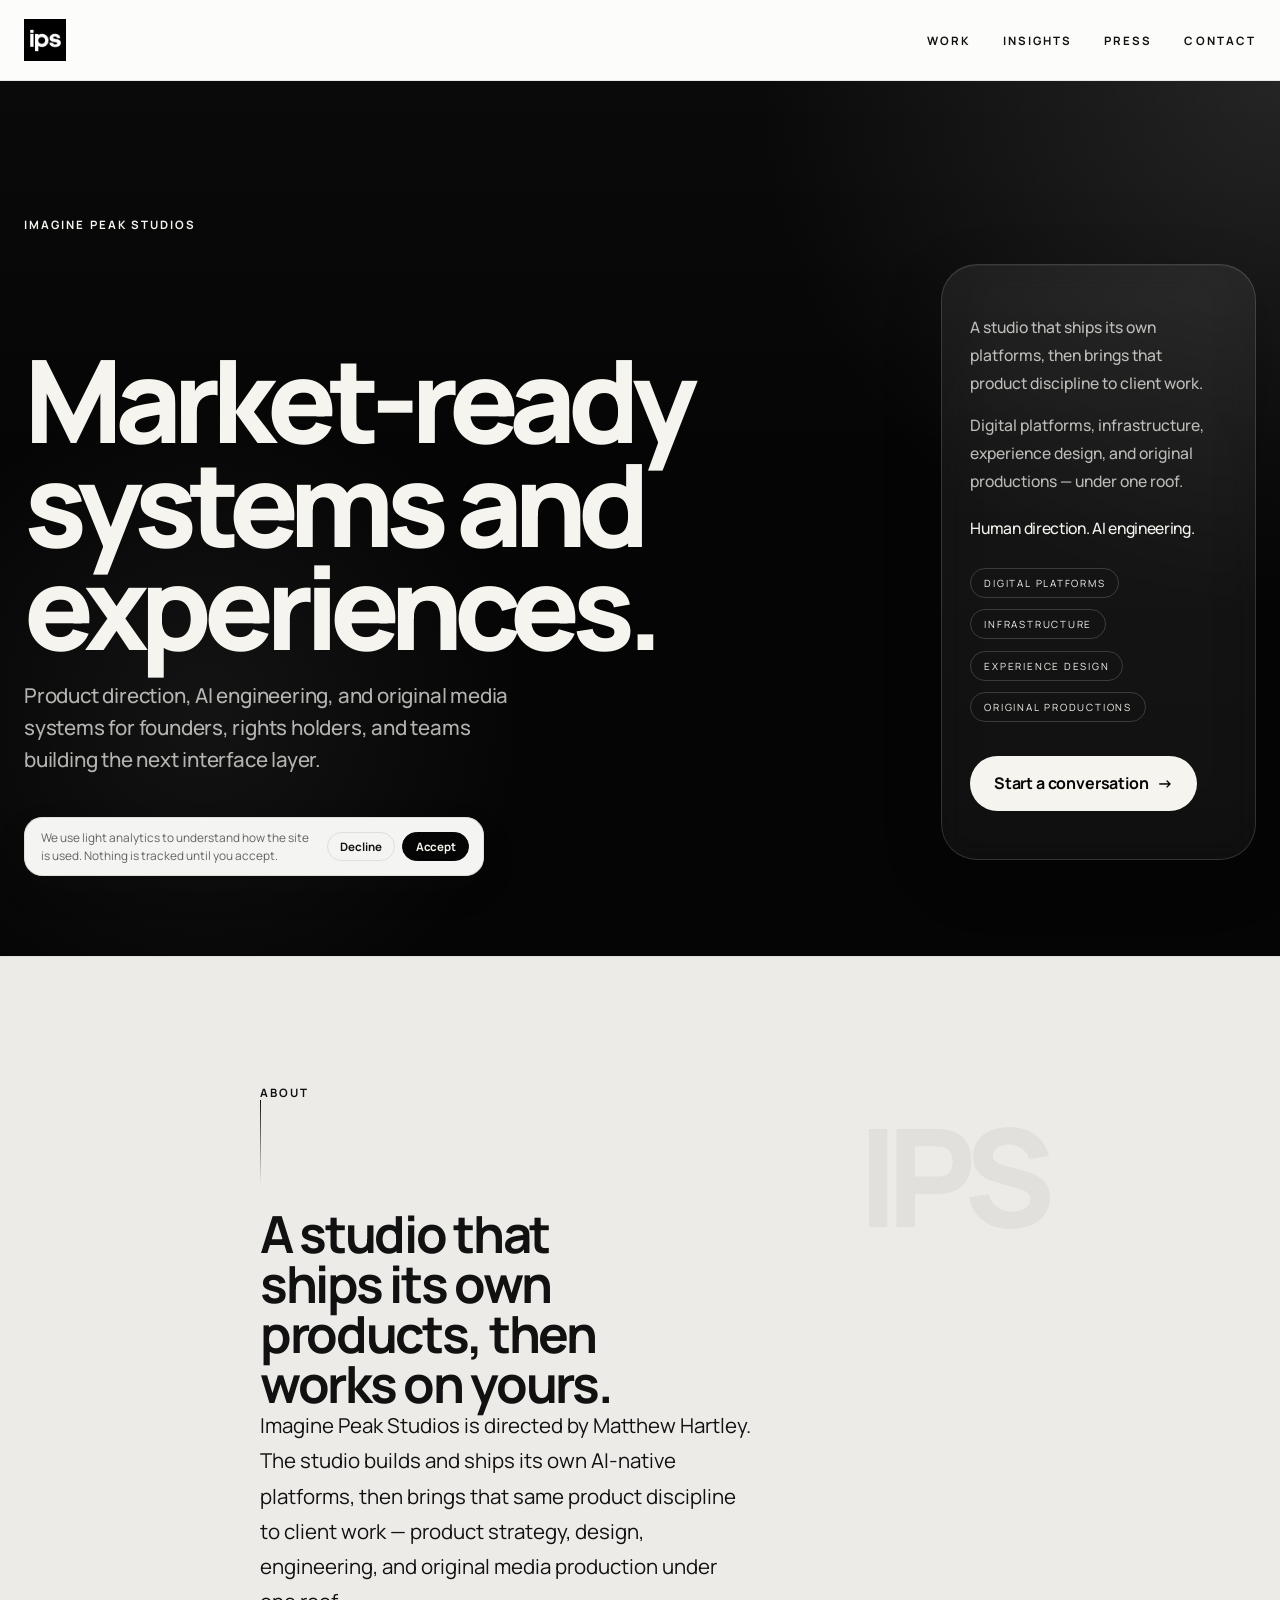
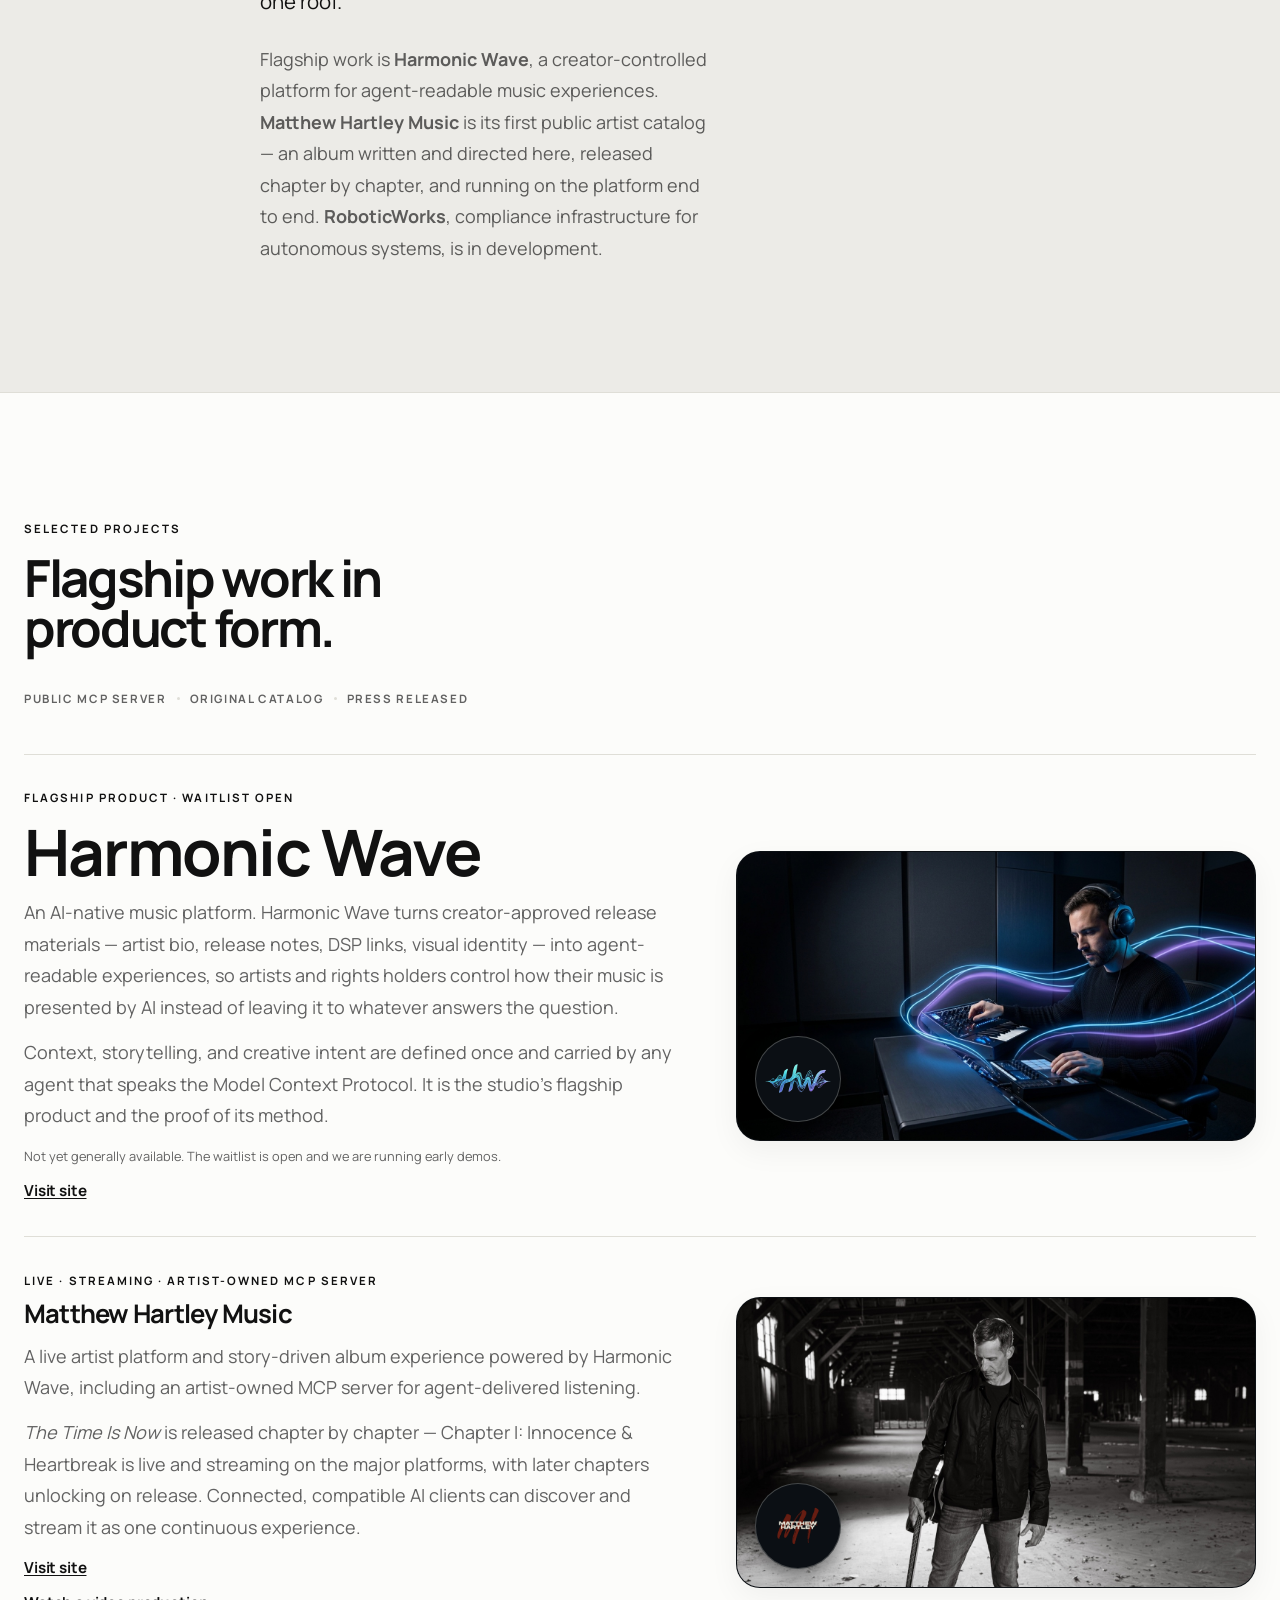
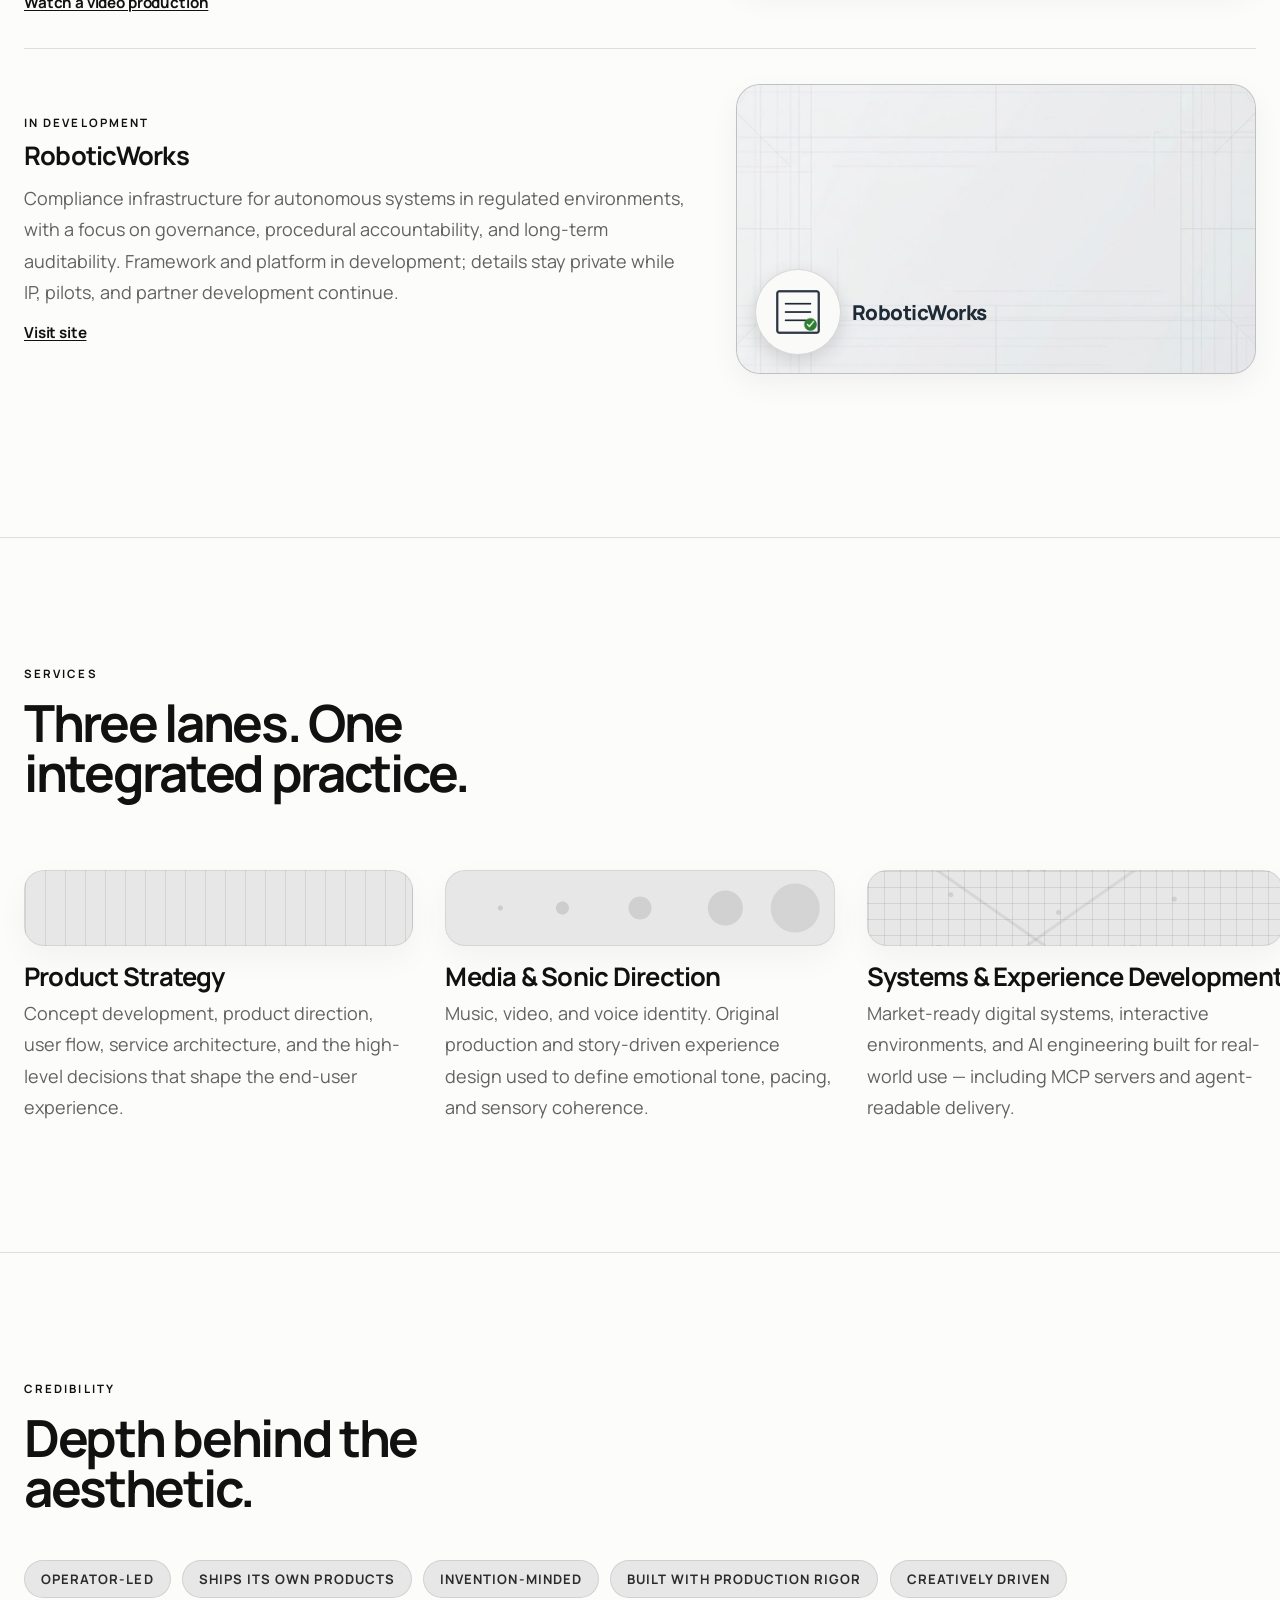
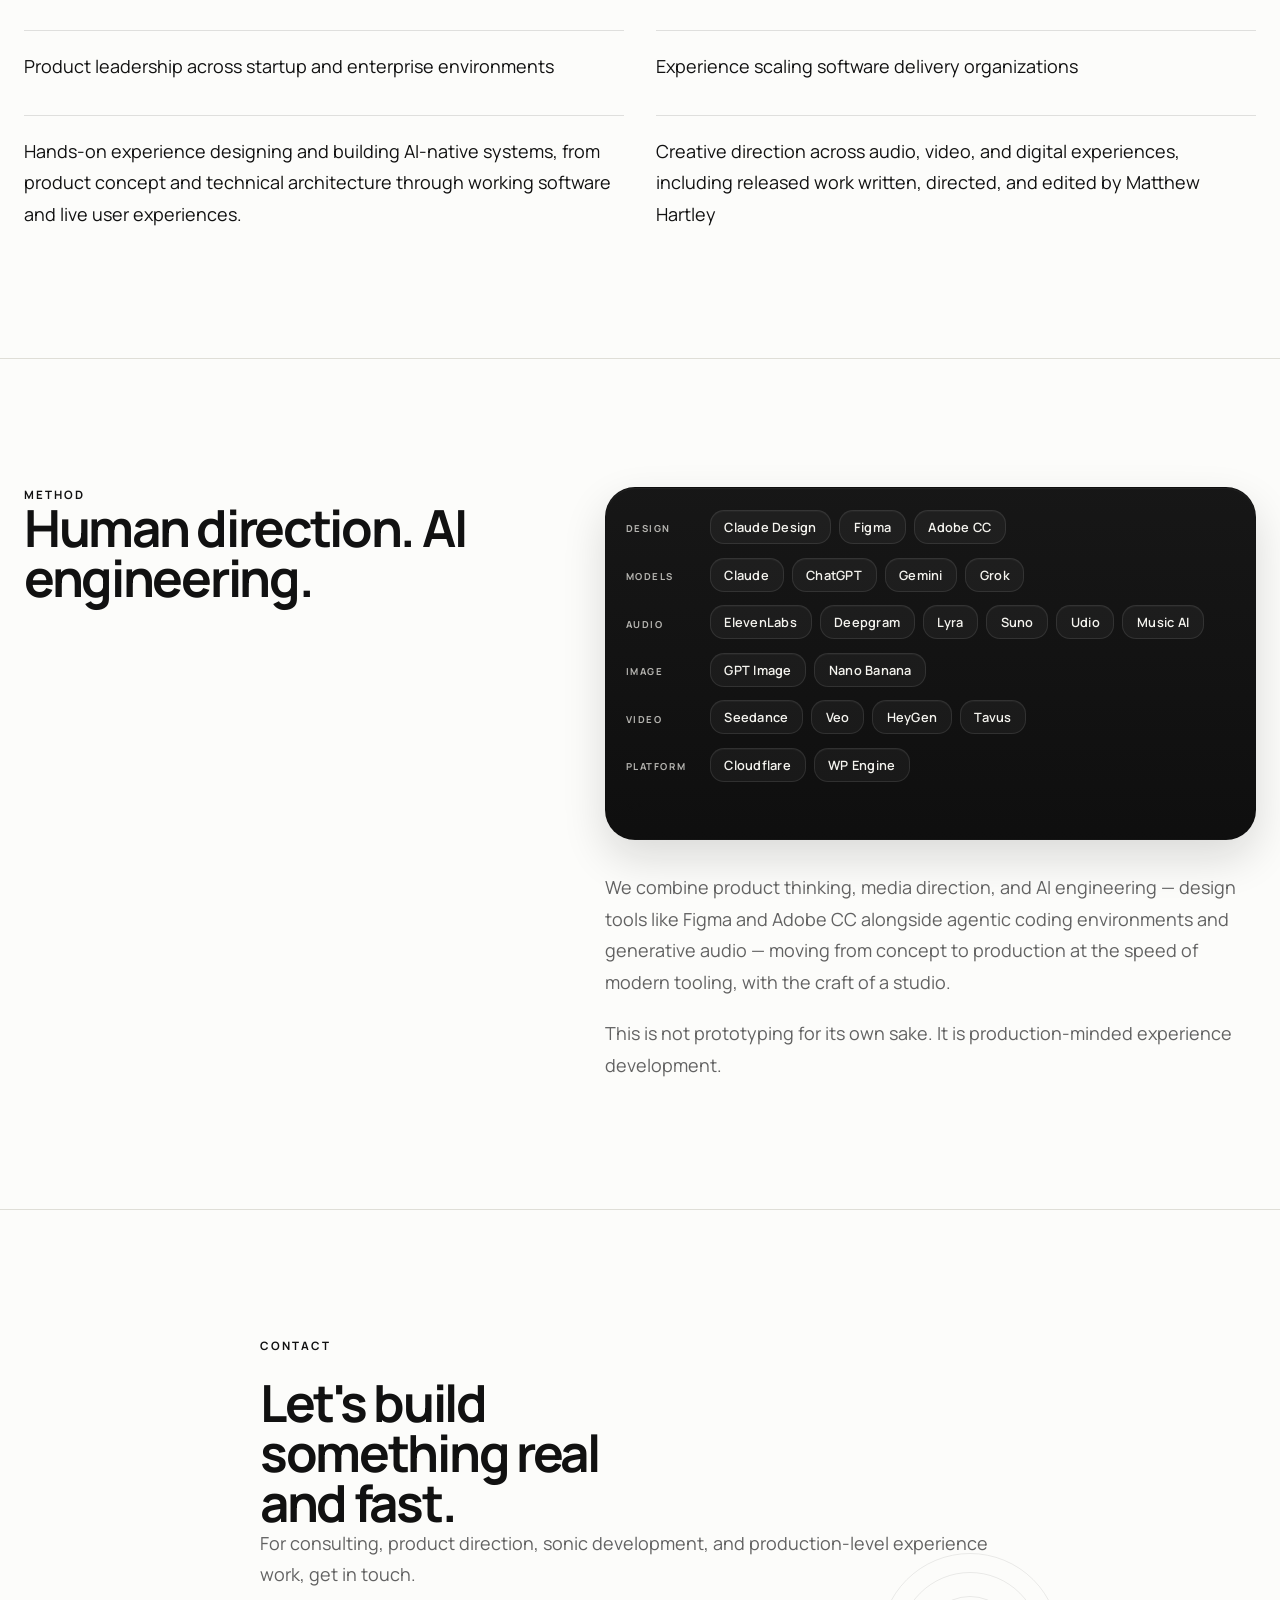
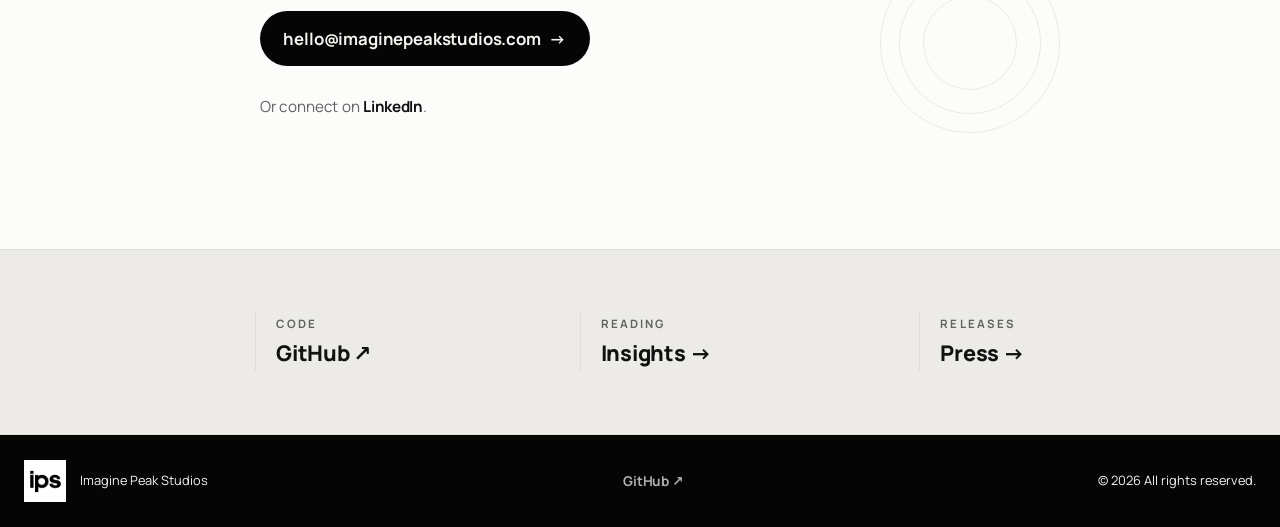
==== index.html @ 87e1379b "Fix invisible Selected Projects, clipped mobile headline, overstated claims Selected Projects never " ====
<!DOCTYPE html>
<html lang="en" class="no-js">
  <head>
    <meta charset="UTF-8" />
    <meta name="viewport" content="width=device-width, initial-scale=1.0" />
    <title>Imagine Peak Studios — Product direction and AI engineering</title>
    <meta
      name="description"
      content="Imagine Peak Studios directs and builds AI-native products for founders and teams — from concept to live system. Product strategy, media and sonic direction, and AI engineering under one roof."
    />
    <meta
      name="keywords"
      content="Imagine Peak Studios, product strategy, AI engineering, experience design, original productions, consulting, Matthew Hartley, Harmonic Wave"
    />
    <meta name="author" content="Imagine Peak Studios" />
    <meta name="robots" content="index, follow" />
    <link rel="canonical" href="https://imaginepeakstudios.com/" />

    <meta property="og:type" content="website" />
    <meta property="og:site_name" content="Imagine Peak Studios" />
    <meta property="og:title" content="Imagine Peak Studios — Product direction and AI engineering" />
    <meta
      property="og:description"
      content="We direct and build AI-native products for founders and teams — from concept to live system."
    />
    <meta property="og:url" content="https://imaginepeakstudios.com/" />
    <meta
      property="og:image"
      content="https://imaginepeakstudios.com/imagine_peak_studios_banner_og.jpg"
    />
    <meta property="og:image:width" content="1200" />
    <meta property="og:image:height" content="630" />

    <meta name="twitter:card" content="summary_large_image" />
    <meta name="twitter:title" content="Imagine Peak Studios — Product direction and AI engineering" />
    <meta
      name="twitter:description"
      content="We direct and build AI-native products for founders and teams — from concept to live system."
    />
    <meta
      name="twitter:image"
      content="https://imaginepeakstudios.com/imagine_peak_studios_banner_og.jpg"
    />
    <meta name="theme-color" content="#050505" />

    <!-- Google tag (gtag.js) with Consent Mode v2 -->
    <script>
      window.dataLayer = window.dataLayer || [];
      function gtag(){dataLayer.push(arguments);}

      var ipsConsent = null;
      try { ipsConsent = localStorage.getItem('ips-consent'); } catch (e) {}

      gtag('consent', 'default', {
        ad_storage: ipsConsent === 'granted' ? 'granted' : 'denied',
        ad_user_data: ipsConsent === 'granted' ? 'granted' : 'denied',
        ad_personalization: ipsConsent === 'granted' ? 'granted' : 'denied',
        analytics_storage: ipsConsent === 'granted' ? 'granted' : 'denied',
        functionality_storage: 'granted',
        personalization_storage: ipsConsent === 'granted' ? 'granted' : 'denied',
        security_storage: 'granted'
      });

      gtag('js', new Date());
      gtag('config', 'G-YC7JVM7M4E');
    </script>
    <script async src="https://www.googletagmanager.com/gtag/js?id=G-YC7JVM7M4E"></script>

    <link rel="icon" type="image/png" sizes="32x32" href="favicon-32x32.png" />
    <link rel="icon" type="image/png" sizes="16x16" href="favicon-16x16.png" />
    <link rel="apple-touch-icon" sizes="180x180" href="apple-touch-icon.png" />

    <link rel="preconnect" href="https://fonts.googleapis.com" />
    <link rel="preconnect" href="https://fonts.gstatic.com" crossorigin />
    <link
      href="https://fonts.googleapis.com/css2?family=Manrope:wght@500;700;800&family=Instrument+Serif:ital@1&display=swap"
      rel="stylesheet"
    />
    <link rel="stylesheet" href="styles.css" />

    <script>
      document.documentElement.classList.remove("no-js");
    </script>

    <script type="application/ld+json">
      {
        "@context": "https://schema.org",
        "@type": "Organization",
        "@id": "https://imaginepeakstudios.com/#organization",
        "name": "Imagine Peak Studios",
        "url": "https://imaginepeakstudios.com/",
        "logo": "https://imaginepeakstudios.com/imagine_peak_studios_icon_800x800.png",
        "description": "A consulting practice directing and building AI-native products for founders and teams — from concept to live system.",
        "founder": { "@id": "https://imaginepeakstudios.com/#matthew-hartley" },
        "email": "hello@imaginepeakstudios.com",
        "sameAs": [
          "https://harmonicwave.ai",
          "https://matthewhartleymusic.com",
          "https://github.com/imaginepeakstudios",
          "https://www.linkedin.com/in/matthew-w-hartley/"
        ]
      }
    </script>
    <script type="application/ld+json">
      {
        "@context": "https://schema.org",
        "@type": "WebSite",
        "name": "Imagine Peak Studios",
        "url": "https://imaginepeakstudios.com/"
      }
    </script>
    <script type="application/ld+json">
      {
        "@context": "https://schema.org",
        "@type": "Person",
        "@id": "https://imaginepeakstudios.com/#matthew-hartley",
        "name": "Matthew Hartley",
        "jobTitle": "Founder & Director",
        "worksFor": { "@id": "https://imaginepeakstudios.com/#organization" },
        "url": "https://imaginepeakstudios.com/",
        "sameAs": [
          "https://www.linkedin.com/in/matthew-w-hartley/",
          "https://matthewhartleymusic.com",
          "https://harmonicwave.ai"
        ]
      }
    </script>
    <script type="application/ld+json">
      {
        "@context": "https://schema.org",
        "@type": "ItemList",
        "name": "Selected Projects — Imagine Peak Studios",
        "itemListElement": [
          {
            "@type": "ListItem",
            "position": 1,
            "item": {
              "@type": "Organization",
              "name": "Harmonic Wave",
              "url": "https://harmonicwave.ai",
              "description": "The studio's flagship product. A headless platform that turns a creator's catalog into structured experiences — context, storytelling, and creative intent defined once, then presented that way by any MCP-compatible AI agent.",
              "founder": { "@id": "https://imaginepeakstudios.com/#matthew-hartley" }
            }
          },
          {
            "@type": "ListItem",
            "position": 2,
            "item": {
              "@type": "MusicGroup",
              "name": "Matthew Hartley Music",
              "url": "https://matthewhartleymusic.com",
              "description": "The studio's original production. The Time Is Now is a story-driven album released chapter by chapter, streaming on the major platforms and running on Harmonic Wave as an artist-owned MCP server.",
              "member": { "@id": "https://imaginepeakstudios.com/#matthew-hartley" }
            }
          },
          {
            "@type": "ListItem",
            "position": 3,
            "item": {
              "@type": "Organization",
              "name": "RoboticWorks",
              "url": "https://roboticworks.ai",
              "description": "In development. Compliance infrastructure for autonomous systems in regulated environments, with a focus on governance, procedural accountability, and long-term auditability.",
              "founder": { "@id": "https://imaginepeakstudios.com/#matthew-hartley" }
            }
          }
        ]
      }
    </script>
  </head>
  <body>
    <a class="skip-link" href="#top">Skip to main content</a>

    <header class="site-header">
      <div class="shell header-shell">
        <a class="brand-mark" href="/" aria-label="Imagine Peak Studios home">
          <img
            src="/imagine_peak_studios_icon_800x800.png"
            alt="Imagine Peak Studios"
            width="42"
            height="42"
            decoding="async"
          />
        </a>
        <button
          class="nav-toggle"
          type="button"
          aria-expanded="false"
          aria-controls="site-nav"
          aria-label="Open menu"
        >
          <span class="nav-toggle-bars" aria-hidden="true">
            <span></span>
            <span></span>
            <span></span>
          </span>
        </button>
        <nav id="site-nav" class="site-nav" aria-label="Primary">
          <a href="/#projects">Work</a>
          <a href="/insights/">Insights</a>
          <a href="/press/">Press</a>
          <a href="/#contact">Contact</a>
        </nav>
      </div>
    </header>
    <div class="nav-backdrop" hidden></div>

    <main id="top">
      <section class="hero animate-on-load">
        <div class="shell hero-shell">
          <div class="eyebrow">Imagine Peak Studios</div>
          <div class="hero-grid">
            <div class="hero-headline motion-up motion-1">
              <h1>Market-ready systems and experiences.</h1>
              <p class="hero-subhead">
                Product direction, AI engineering, and original media systems for founders, rights holders, and teams building the next interface layer.
              </p>
            </div>
            <div class="hero-copy motion-up motion-2">
              <p>
                A studio that ships its own platforms, then brings that product discipline to client work.
              </p>
              <p class="hero-intro-detail">
                Digital platforms, infrastructure, experience design, and original productions — under one roof.
              </p>
              <p class="hero-note">
                Human direction. AI engineering.
              </p>
              <div class="hero-signals" aria-hidden="true">
                <span>Digital Platforms</span>
                <span>Infrastructure</span>
                <span>Experience Design</span>
                <span>Original Productions</span>
              </div>
              <a class="primary-cta" href="#contact">Start a conversation <span class="arrow-glyph" aria-hidden="true">→&#xFE0E;</span></a>
            </div>
          </div>
        </div>
      </section>

      <section class="section intro ambient-section reveal-section">
        <div class="shell reading-shell">
          <div class="eyebrow">About</div>
          <div class="intro-rule" aria-hidden="true"></div>
          <div class="intro-watermark" aria-hidden="true">IPS</div>
          <h2>
            A studio that ships its own products, then works on yours.
          </h2>
          <p class="intro-lead">
            Imagine Peak Studios is directed by Matthew Hartley. The studio builds and ships its own AI-native platforms, then brings that same product discipline to client work — product strategy, design, engineering, and original media production under one roof.
          </p>
          <p class="intro-support">
            Flagship work is <strong>Harmonic Wave</strong>, a creator-controlled platform for agent-readable music experiences. <strong>Matthew Hartley Music</strong> is its first public artist catalog — an album written and directed here, released chapter by chapter, and running on the platform end to end. <strong>RoboticWorks</strong>, compliance infrastructure for autonomous systems, is in development.
          </p>
        </div>
      </section>

      <section class="section projects ambient-section reveal-section" id="projects">
        <div class="shell">
          <div class="section-head">
            <div class="eyebrow">Selected Projects</div>
            <h2>Flagship work in product form.</h2>
            <ul class="proof-strip">
              <li>Public MCP server</li>
              <li>Original catalog</li>
              <li>Press released</li>
            </ul>
          </div>
          <div class="project-list">
            <article class="project-feature feature-primary feature-media">
              <div class="project-content">
                <div class="project-meta">Flagship Product &middot; Waitlist Open</div>
                <h3>
                  <a
                    class="project-link"
                    href="https://harmonicwave.ai"
                    target="_blank"
                    rel="noopener noreferrer"
                    >Harmonic Wave</a
                  >
                </h3>
                <p>
                  An AI-native music platform. Harmonic Wave turns creator-approved release materials — artist bio, release notes, DSP links, visual identity — into agent-readable experiences, so artists and rights holders control how their music is presented by AI instead of leaving it to whatever answers the question.
                </p>
                <p>
                  Context, storytelling, and creative intent are defined once and carried by any agent that speaks the Model Context Protocol. It is the studio's flagship product and the proof of its method.
                </p>
                <p class="project-note">
                  Not yet generally available. The waitlist is open and we are running early demos.
                </p>
                <a
                  class="project-visit"
                  href="https://harmonicwave.ai"
                  target="_blank"
                  rel="noopener noreferrer"
                  >Visit site</a
                >
              </div>
              <div class="project-visual project-visual-wide project-screenshot-frame">
                <img
                  class="project-screenshot"
                  src="harmonic-wave-creator.jpg"
                  alt="A music producer at a keyboard in a darkened studio, wrapped in ribbons of light — the Harmonic Wave header image."
                  width="1400"
                  height="781"
                  loading="lazy"
                  decoding="async"
                />
                <span class="project-visual-bug project-visual-bug-mark">
                  <img
                    src="harmonic_wave_logo.png"
                    alt=""
                    width="800"
                    height="375"
                    loading="lazy"
                    decoding="async"
                  />
                </span>
              </div>
            </article>
            <article class="project-feature feature-media">
              <div class="project-content">
                <div class="project-meta">Live &middot; Streaming &middot; Artist-owned MCP Server</div>
                <h3>
                  <a
                    class="project-link"
                    href="https://matthewhartleymusic.com"
                    target="_blank"
                    rel="noopener noreferrer"
                    >Matthew Hartley Music</a
                  >
                </h3>
                <p>
                  A live artist platform and story-driven album experience powered by Harmonic Wave, including an artist-owned MCP server for agent-delivered listening.
                </p>
                <p>
                  <em>The Time Is Now</em> is released chapter by chapter — Chapter I: Innocence &amp; Heartbreak is live and streaming on the major platforms, with later chapters unlocking on release. Connected, compatible AI clients can discover and stream it as one continuous experience.
                </p>
                <a
                  class="project-visit"
                  href="https://matthewhartleymusic.com"
                  target="_blank"
                  rel="noopener noreferrer"
                  >Visit site</a
                >
                <a
                  class="project-visit"
                  href="https://youtu.be/WBoha8kb2BI?si=I9mMfA_Ar834rOj_"
                  target="_blank"
                  rel="noopener noreferrer"
                  >Watch a video production</a
                >
              </div>
              <div class="project-visual project-visual-wide project-screenshot-frame">
                <img
                  class="project-screenshot"
                  src="matthew-hartley-creator.jpg"
                  alt="Matthew Hartley standing with a guitar in an empty warehouse — the header image from matthewhartleymusic.com."
                  width="1400"
                  height="933"
                  loading="lazy"
                  decoding="async"
                />
                <span class="project-visual-bug project-visual-bug-tile">
                  <img
                    src="matthew-hartley-icon.png"
                    alt=""
                    width="256"
                    height="256"
                    loading="lazy"
                    decoding="async"
                  />
                </span>
              </div>
            </article>
            <article class="project-feature feature-media">
              <div class="project-content">
                <div class="project-meta">In Development</div>
                <h3>RoboticWorks</h3>
                <p>
                  Compliance infrastructure for autonomous systems in regulated environments, with a focus on governance, procedural accountability, and long-term auditability. Framework and platform in development; details stay private while IP, pilots, and partner development continue.
                </p>
                <a
                  class="project-visit"
                  href="https://roboticworks.ai"
                  target="_blank"
                  rel="noopener noreferrer"
                  >Visit site</a
                >
              </div>
              <div class="project-visual project-visual-wide project-screenshot-frame project-screenshot-frame-light">
                <img
                  class="project-screenshot"
                  src="roboticworks-header.jpg"
                  alt="The RoboticWorks header texture — a pale technical drawing of intersecting rules and corner marks."
                  width="1400"
                  height="615"
                  loading="lazy"
                  decoding="async"
                />
                <div class="project-visual-lockup">
                  <span class="project-visual-bug project-visual-bug-onlight">
                    <img
                      src="roboticworks-icon.png"
                      alt=""
                      width="256"
                      height="256"
                      loading="lazy"
                      decoding="async"
                    />
                  </span>
                  <span class="project-visual-wordmark">RoboticWorks</span>
                </div>
              </div>
            </article>
          </div>
        </div>
      </section>

      <section class="section services ambient-section reveal-section" id="services">
        <div class="shell">
          <div class="section-head">
            <div class="eyebrow">Services</div>
            <h2>Three lanes. One integrated practice.</h2>
          </div>
          <div class="service-grid">
            <article class="service-item">
              <div class="service-accent service-accent-lines" aria-hidden="true"></div>
              <h3>Product Strategy</h3>
              <p>
                Concept development, product direction, user flow, service architecture, and the high-level decisions that shape the end-user experience.
              </p>
            </article>
            <article class="service-item">
              <div class="service-accent service-accent-wave" aria-hidden="true"></div>
              <h3>Media &amp; Sonic Direction</h3>
              <p>
                Music, video, and voice identity. Original production and story-driven experience design used to define emotional tone, pacing, and sensory coherence.
              </p>
            </article>
            <article class="service-item">
              <div class="service-accent service-accent-grid" aria-hidden="true"></div>
              <h3>Systems &amp; Experience Development</h3>
              <p>
                Market-ready digital systems, interactive environments, and AI engineering built for real-world use — including MCP servers and agent-readable delivery.
              </p>
            </article>
          </div>
        </div>
      </section>

      <section class="section credibility ambient-section reveal-section">
        <div class="shell">
          <div class="section-head">
            <div class="eyebrow">Credibility</div>
            <h2>Depth behind the aesthetic.</h2>
          </div>
          <div class="credibility-note">
            <span>Operator-led</span>
            <span>Ships its own products</span>
            <span>Invention-minded</span>
            <span>Built with production rigor</span>
            <span>Creatively driven</span>
          </div>
          <div class="credibility-grid">
            <p>Product leadership across startup and enterprise environments</p>
            <p>Experience scaling software delivery organizations</p>
            <p>Hands-on experience designing and building AI-native systems, from product concept and technical architecture through working software and live user experiences.</p>
            <p>Creative direction across audio, video, and digital experiences, including released work written, directed, and edited by Matthew Hartley</p>
          </div>
        </div>
      </section>

      <section class="section method ambient-section reveal-section" id="method">
        <div class="shell method-grid">
          <div>
            <div class="eyebrow">Method</div>
            <h2>Human direction. AI engineering.</h2>
          </div>
          <div class="method-copy">
            <div class="method-panel">
              <div class="method-group">
                <p class="method-group-label">Design</p>
                <div class="method-group-items">
                  <span>Claude Design</span>
                  <span>Figma</span>
                  <span>Adobe CC</span>
                </div>
              </div>
              <div class="method-group">
                <p class="method-group-label">Models</p>
                <div class="method-group-items">
                  <span>Claude</span>
                  <span>ChatGPT</span>
                  <span>Gemini</span>
                  <span>Grok</span>
                </div>
              </div>
              <div class="method-group">
                <p class="method-group-label">Audio</p>
                <div class="method-group-items">
                  <span>ElevenLabs</span>
                  <span>Deepgram</span>
                  <span>Lyra</span>
                  <span>Suno</span>
                  <span>Udio</span>
                  <span>Music AI</span>
                </div>
              </div>
              <div class="method-group">
                <p class="method-group-label">Image</p>
                <div class="method-group-items">
                  <span>GPT Image</span>
                  <span>Nano Banana</span>
                </div>
              </div>
              <div class="method-group">
                <p class="method-group-label">Video</p>
                <div class="method-group-items">
                  <span>Seedance</span>
                  <span>Veo</span>
                  <span>HeyGen</span>
                  <span>Tavus</span>
                </div>
              </div>
              <div class="method-group">
                <p class="method-group-label">Platform</p>
                <div class="method-group-items">
                  <span>Cloudflare</span>
                  <span>WP Engine</span>
                </div>
              </div>
            v>
            </div>
            <p>
              We combine product thinking, media direction, and AI engineering — design tools like Figma and Adobe CC alongside agentic coding environments and generative audio — moving from concept to production at the speed of modern tooling, with the craft of a studio.
            </p>
            <p>
              This is not prototyping for its own sake. It is production-minded experience development.
            </p>
          </div>
        </div>
      </section>

      <section class="section contact ambient-section reveal-section" id="contact">
        <div class="shell reading-shell">
          <div class="eyebrow">Contact</div>
          <h2>Let's build something real<br />and fast.</h2>
          <p>
            For consulting, product direction, sonic development, and production-level experience work, get in touch.
          </p>
          <a class="primary-cta primary-cta-light" href="mailto:hello@imaginepeakstudios.com?subject=Intro%20conversation"
            >hello@imaginepeakstudios.com <span class="arrow-glyph" aria-hidden="true">→&#xFE0E;</span></a
          >
          <p class="contact-aside">
            Or connect on
            <a
              class="text-link contact-linkedin"
              href="https://www.linkedin.com/in/matthew-w-hartley/"
              target="_blank"
              rel="noopener noreferrer"
              >LinkedIn</a
            >.
          </p>
          <div class="contact-orbit" aria-hidden="true"></div>
        </div>
      </section>
    </main>

    <aside class="sub-footer" aria-label="Explore more">
      <div class="shell sub-footer-shell">
        <a class="sub-footer-link" href="https://github.com/imaginepeakstudios" target="_blank" rel="noopener noreferrer">
          <span class="sub-footer-eyebrow">Code</span>
          <span class="sub-footer-title">GitHub <span class="arrow-glyph" aria-hidden="true">↗&#xFE0E;</span></span>
        </a>
        <a class="sub-footer-link" href="/insights/">
          <span class="sub-footer-eyebrow">Reading</span>
          <span class="sub-footer-title">Insights <span class="arrow-glyph" aria-hidden="true">→&#xFE0E;</span></span>
        </a>
        <a class="sub-footer-link" href="/press/">
          <span class="sub-footer-eyebrow">Releases</span>
          <span class="sub-footer-title">Press <span class="arrow-glyph" aria-hidden="true">→&#xFE0E;</span></span>
        </a>
      </div>
    </aside>

    <footer class="site-footer">
      <div class="shell footer-shell">
        <a class="footer-brand" href="/" aria-label="Imagine Peak Studios home">
          <img
            class="footer-icon"
            src="/imagine_peak_studios_icon_800x800.png"
            alt=""
            width="42"
            height="42"
            loading="lazy"
            decoding="async"
          />
          <p>Imagine Peak Studios</p>
        </a>
        <nav class="footer-links" aria-label="Secondary">
          <a href="https://github.com/imaginepeakstudios" target="_blank" rel="noopener noreferrer">GitHub <span class="arrow-glyph" aria-hidden="true">↗&#xFE0E;</span></a>
        </nav>
        <p class="footer-meta"><small>&copy; 2026 All rights reserved.</small></p>
      </div>
    </footer>

    <aside
      class="consent-banner"
      id="consent-banner"
      role="dialog"
      aria-live="polite"
      aria-label="Privacy preferences"
      hidden
    >
      <div class="shell consent-shell">
        <p class="consent-copy">
          We use light analytics to understand how the site is used. Nothing is tracked until you accept.
        </p>
        <div class="consent-actions">
          <button type="button" class="consent-btn consent-decline" data-consent="denied">Decline</button>
          <button type="button" class="consent-btn consent-accept" data-consent="granted">Accept</button>
        </div>
      </div>
    </aside>

    <script src="script.js"></script>
  </body>
</html>
---- styles.css ----
:root {
  color-scheme: light;
  --bg: #fcfcfa;
  --bg-soft: #f3f2ed;
  --text: #111111;
  --muted: #626262;
  --rule: #dfded7;
  --ink: #050505;
  --light-ink: #f5f4ef;
  --light-muted: rgba(245, 244, 239, 0.72);
  --light-rule: rgba(245, 244, 239, 0.18);
  --container: 1280px;
  --reading: 760px;
  --section-space: 8rem;
  --display: clamp(4.4rem, 9vw, 8.25rem);
  --h2: clamp(2rem, 4vw, 3.4rem);
  --h3: clamp(1.4rem, 2vw, 1.9rem);
  --body: 1.125rem;
  --meta: 0.72rem;
  --focus-ring: 2px solid #1d8fd3;
  --focus-ring-light: 2px solid #99e8f4;
}

.skip-link {
  position: absolute;
  top: -40px;
  left: 12px;
  z-index: 100;
  padding: 10px 16px;
  background: var(--ink);
  color: var(--light-ink);
  font-family: "Manrope", sans-serif;
  font-weight: 700;
  font-size: 0.85rem;
  letter-spacing: 0.05em;
  text-decoration: none;
  border-radius: 6px;
  transition: top 120ms ease;
}

.skip-link:focus {
  top: 12px;
  outline: var(--focus-ring-light);
  outline-offset: 2px;
}

.no-js .reveal-section {
  opacity: 1;
  transform: none;
}

.no-js .motion-up {
  opacity: 1;
  transform: none;
  animation: none;
}

:focus-visible {
  outline: var(--focus-ring);
  outline-offset: 3px;
  border-radius: 2px;
}

.hero :focus-visible,
.site-footer :focus-visible {
  outline: var(--focus-ring-light);
}

*,
*::before,
*::after {
  box-sizing: border-box;
}

html {
  scroll-behavior: smooth;
}

body {
  margin: 0;
  background: var(--bg);
  color: var(--text);
  font-family: "Manrope", sans-serif;
  text-rendering: optimizeLegibility;
  /* Sticky footer — push .site-footer to viewport bottom when content is short */
  min-height: 100vh;
  display: flex;
  flex-direction: column;
}

body > main {
  flex: 1 0 auto;
}

body > .site-footer {
  flex-shrink: 0;
}

/* Footer brand becomes a home link on all pages */
a.footer-brand {
  text-decoration: none;
  color: inherit;
  cursor: pointer;
  transition: opacity 0.2s ease;
}

@media (hover: hover) and (pointer: fine) {
  a.footer-brand:hover {
    opacity: 0.7;
  }
}

body::before {
  content: "";
  position: fixed;
  inset: 0;
  background-image:
    linear-gradient(rgba(17, 17, 17, 0.018) 1px, transparent 1px),
    linear-gradient(90deg, rgba(17, 17, 17, 0.018) 1px, transparent 1px);
  background-size: 32px 32px;
  opacity: 0.18;
  pointer-events: none;
  z-index: -1;
}

body::after {
  content: "";
  position: fixed;
  inset: -10%;
  background:
    radial-gradient(circle at 15% 18%, rgba(17, 17, 17, 0.03), transparent 30%),
    radial-gradient(circle at 82% 42%, rgba(17, 17, 17, 0.025), transparent 28%),
    radial-gradient(circle at 54% 78%, rgba(17, 17, 17, 0.02), transparent 26%);
  pointer-events: none;
  z-index: -1;
  animation: ambientFloat 18s ease-in-out infinite alternate;
  animation-play-state: var(--ambient-play-state, running);
}

img {
  display: block;
  max-width: 100%;
}

a {
  color: inherit;
  text-decoration: none;
}

.shell {
  width: min(calc(100% - 48px), var(--container));
  margin: 0 auto;
}

.reading-shell {
  width: min(calc(100% - 48px), var(--reading));
}

.site-header,
.site-footer,
.section,
.hero {
  position: relative;
}

.site-header {
  background: rgba(252, 252, 250, 0.92);
  backdrop-filter: blur(14px);
  -webkit-backdrop-filter: blur(14px);
  border-bottom: 1px solid rgba(223, 222, 215, 0.65);
  position: sticky;
  top: 0;
  z-index: 20;
}

.header-shell,
.footer-shell {
  display: flex;
  align-items: center;
  justify-content: space-between;
}

.header-shell {
  min-height: 80px;
}

.brand-mark img,
.footer-icon {
  width: 42px;
  height: 42px;
  object-fit: contain;
}

.footer-brand {
  display: flex;
  align-items: center;
  gap: 0.9rem;
}

.site-nav {
  display: flex;
  gap: 2rem;
}

.nav-toggle {
  display: none;
  width: 44px;
  height: 44px;
  padding: 0;
  margin: 0;
  background: transparent;
  border: 1px solid transparent;
  border-radius: 10px;
  cursor: pointer;
  align-items: center;
  justify-content: center;
  color: var(--text);
  transition: border-color 180ms ease, background 180ms ease;
}

.nav-toggle:hover {
  border-color: rgba(17, 17, 17, 0.12);
  background: rgba(17, 17, 17, 0.04);
}

.nav-toggle-bars {
  position: relative;
  display: inline-block;
  width: 22px;
  height: 14px;
}

.nav-toggle-bars span {
  position: absolute;
  left: 0;
  right: 0;
  height: 2px;
  background: currentColor;
  border-radius: 1px;
  transition: transform 220ms cubic-bezier(0.22, 1, 0.36, 1), opacity 180ms ease, top 220ms cubic-bezier(0.22, 1, 0.36, 1);
}

.nav-toggle-bars span:nth-child(1) { top: 0; }
.nav-toggle-bars span:nth-child(2) { top: 6px; }
.nav-toggle-bars span:nth-child(3) { top: 12px; }

.nav-toggle[aria-expanded="true"] .nav-toggle-bars span:nth-child(1) {
  top: 6px;
  transform: rotate(45deg);
}

.nav-toggle[aria-expanded="true"] .nav-toggle-bars span:nth-child(2) {
  opacity: 0;
}

.nav-toggle[aria-expanded="true"] .nav-toggle-bars span:nth-child(3) {
  top: 6px;
  transform: rotate(-45deg);
}

.nav-backdrop {
  position: fixed;
  inset: 0;
  background: rgba(5, 5, 5, 0.42);
  backdrop-filter: blur(4px);
  -webkit-backdrop-filter: blur(4px);
  opacity: 0;
  pointer-events: none;
  z-index: 18;
  transition: opacity 260ms ease;
}

.nav-backdrop.is-visible {
  opacity: 1;
  pointer-events: auto;
}

body.nav-open {
  overflow: hidden;
}

.site-nav a,
.eyebrow,
.project-meta {
  font-size: var(--meta);
  font-weight: 700;
  letter-spacing: 0.18em;
  text-transform: uppercase;
}

.site-nav a {
  position: relative;
}

.site-nav a::after,
.text-link::after {
  content: "";
  position: absolute;
  left: 0;
  bottom: -0.3rem;
  width: 100%;
  height: 1px;
  background: currentColor;
  transform: scaleX(0);
  transform-origin: left;
  transition: transform 180ms ease;
}

.site-nav a:hover::after,
.text-link:hover::after {
  transform: scaleX(1);
}

.hero {
  padding: 8.5rem 0 6rem;
  background: var(--ink);
  color: var(--light-ink);
  overflow: hidden;
}

.hero::before {
  content: "";
  position: absolute;
  inset: 0;
  background:
    radial-gradient(circle at top right, rgba(255, 255, 255, 0.11), transparent 34%),
    radial-gradient(circle at 16% 72%, rgba(255, 255, 255, 0.06), transparent 26%),
    linear-gradient(180deg, rgba(255, 255, 255, 0.02), transparent 45%);
  pointer-events: none;
  animation: heroGlow 12s ease-in-out infinite alternate;
  animation-play-state: var(--ambient-play-state, running);
}

.hero::after {
  content: none;
}

.hero-shell {
  display: grid;
  gap: 2rem;
  position: relative;
  z-index: 1;
}

.hero-grid {
  display: grid;
  grid-template-columns: minmax(0, 1.7fr) minmax(300px, 0.62fr);
  gap: 3.25rem;
  align-items: center;
  min-height: 60vh;
}

h1,
h2,
h3,
p {
  margin: 0;
}

h1,
h2,
h3 {
  color: var(--text);
}

.hero h1,
.hero .eyebrow,
.hero .hero-note,
.hero .text-link {
  color: var(--light-ink);
}

.hero h1,
.hero-copy p,
.hero-signals span,
.hero .text-link {
  font-family: "Manrope", sans-serif;
}

h1 {
  font-size: var(--display);
  line-height: 0.9;
  letter-spacing: -0.072em;
  font-weight: 800;
  max-width: 10ch;
  text-wrap: balance;
}

h2 {
  font-size: var(--h2);
  line-height: 0.98;
  letter-spacing: -0.045em;
  font-weight: 700;
  max-width: 14ch;
}

h3 {
  font-size: var(--h3);
  line-height: 1.02;
  letter-spacing: -0.03em;
  font-weight: 700;
}

p {
  font-size: var(--body);
  line-height: 1.75;
  color: var(--muted);
}

.hero p {
  color: var(--light-muted);
}

.hero-copy p {
  font-size: clamp(0.98rem, 1.18vw, 1.08rem);
  font-weight: 500;
  line-height: 1.8;
  max-width: 18rem;
  color: rgba(245, 244, 239, 0.74);
}

.hero-intro-detail {
  margin-top: -0.35rem;
  color: rgba(245, 244, 239, 0.62);
}

.hero-copy {
  display: grid;
  gap: 1.15rem;
  max-width: 24rem;
  justify-self: end;
  width: min(100%, 21rem);
  padding: 3rem 2.2rem 3rem 1.8rem;
  min-height: 30rem;
  align-content: end;
  position: relative;
  z-index: 2;
  border: 1px solid rgba(245, 244, 239, 0.14);
  border-radius: 36px;
  background:
    linear-gradient(180deg, rgba(255, 255, 255, 0.045), rgba(255, 255, 255, 0.02)),
    rgba(255, 255, 255, 0.03);
  backdrop-filter: blur(14px);
  -webkit-backdrop-filter: blur(14px);
  box-shadow:
    inset 0 1px 0 rgba(255, 255, 255, 0.05),
    inset 0 -24px 48px rgba(0, 0, 0, 0.12),
    0 18px 60px rgba(0, 0, 0, 0.18);
  transform: translateZ(0);
}

.hero-signals {
  display: flex;
  flex-wrap: wrap;
  gap: 0.7rem;
  margin-top: 0.5rem;
}

.hero-signals span {
  display: inline-flex;
  align-items: center;
  min-height: 30px;
  padding: 0 0.8rem;
  border: 1px solid rgba(245, 244, 239, 0.18);
  border-radius: 999px;
  font-size: 0.62rem;
  letter-spacing: 0.18em;
  text-transform: uppercase;
  color: var(--light-ink);
}

.hero-note {
  font-family: "Instrument Serif", serif;
  font-size: clamp(1.55rem, 2.3vw, 2.1rem);
  line-height: 1;
  letter-spacing: -0.02em;
  color: var(--text);
  max-width: 13ch;
}

.text-link {
  position: relative;
  display: inline-block;
  width: fit-content;
  margin-top: 1rem;
  color: var(--text);
  font-weight: 700;
  letter-spacing: -0.02em;
  font-size: 1.18rem;
}

.hero-headline {
  display: grid;
  gap: 1.35rem;
  align-content: start;
}

.hero-subhead {
  font-family: "Manrope", sans-serif;
  font-size: clamp(1.05rem, 1.6vw, 1.35rem);
  line-height: 1.55;
  font-weight: 500;
  color: rgba(245, 244, 239, 0.82);
  max-width: 38ch;
  letter-spacing: -0.01em;
}

.primary-cta {
  display: inline-flex;
  align-items: center;
  gap: 0.55rem;
  margin-top: 1rem;
  padding: 0.95rem 1.4rem;
  background: var(--light-ink);
  color: var(--ink);
  font-family: "Manrope", sans-serif;
  font-weight: 700;
  font-size: 1rem;
  letter-spacing: -0.01em;
  border-radius: 999px;
  border: 1px solid rgba(245, 244, 239, 0.22);
  transition:
    transform 180ms ease,
    background 180ms ease,
    color 180ms ease,
    box-shadow 180ms ease;
  width: fit-content;
}

.primary-cta span {
  transition: transform 180ms ease;
}

.primary-cta:hover,
.primary-cta:focus-visible {
  transform: translateY(-1px);
  box-shadow: 0 12px 28px rgba(0, 0, 0, 0.18);
}

.primary-cta:hover span,
.primary-cta:focus-visible span {
  transform: translateX(3px);
}

.primary-cta-light {
  background: var(--ink);
  color: var(--light-ink);
  border: 1px solid rgba(17, 17, 17, 0.14);
  margin-top: 1.25rem;
  font-size: 1.05rem;
}

.primary-cta-light:hover,
.primary-cta-light:focus-visible {
  box-shadow: 0 14px 34px rgba(17, 17, 17, 0.18);
}

.section {
  padding: var(--section-space) 0;
  border-top: 1px solid var(--rule);
}

.ambient-section {
  overflow: clip;
}

.reveal-section {
  opacity: 0;
  transform: translateY(34px);
  transition:
    opacity 720ms cubic-bezier(0.22, 1, 0.36, 1),
    transform 720ms cubic-bezier(0.22, 1, 0.36, 1);
}

.reveal-section.is-visible {
  opacity: 1;
  transform: translateY(0);
}

.section-head {
  display: grid;
  gap: 1rem;
  margin-bottom: 3rem;
}

.services .section-head {
  position: relative;
}

.intro {
  border-top: 1px solid var(--rule);
  background: var(--bg-soft);
}

.intro::before {
  content: "";
  position: absolute;
  inset: 0;
  background: rgba(17, 17, 17, 0.028);
  pointer-events: none;
}

.intro-rule {
  width: 1px;
  height: 84px;
  margin: 0 0 1.5rem;
  background: linear-gradient(to bottom, var(--text), transparent);
}

.intro .reading-shell {
  position: relative;
}

.intro-watermark {
  position: absolute;
  right: -1.5rem;
  top: 2.25rem;
  font-size: clamp(4.75rem, 12vw, 8.5rem);
  line-height: 0.8;
  letter-spacing: -0.08em;
  font-weight: 800;
  color: rgba(17, 17, 17, 0.05);
  pointer-events: none;
}

.intro h2,
.intro p + p,
.contact h2,
.contact p + .text-link {
  margin-top: 1.5rem;
}

.intro h2 {
  max-width: 12ch;
}

.intro-lead {
  font-size: clamp(1.18rem, 1.6vw, 1.42rem);
  line-height: 1.72;
  color: var(--text);
  max-width: 31rem;
}

.intro-support {
  max-width: 28rem;
  color: rgba(17, 17, 17, 0.66);
}

.service-grid,
.credibility-grid {
  display: grid;
  grid-template-columns: repeat(3, minmax(0, 1fr));
  gap: 2rem;
  align-items: start;
}

.projects .shell,
.credibility .shell {
  position: relative;
}

.service-item {
  display: grid;
  row-gap: 0.45rem;
  padding-top: 1.5rem;
  transform: translateZ(0);
  grid-template-rows: auto auto 1fr;
}

.service-item h3 {
  min-height: auto;
  max-width: 12ch;
  display: flex;
  align-items: flex-start;
  margin: 0;
  line-height: 1.05;
  padding-top: 0.7rem;
}

.service-item:nth-child(2) h3,
.service-item:nth-child(3) h3 {
  max-width: none;
}

@media (min-width: 1180px) {
  .service-item:nth-child(2) h3,
  .service-item:nth-child(3) h3 {
    white-space: nowrap;
  }
}

.service-accent {
  width: 100%;
  height: 76px;
  border-radius: 20px;
  border: 1px solid rgba(17, 17, 17, 0.08);
  background-color: #e7e7e7;
  box-shadow: 0 12px 32px rgba(17, 17, 17, 0.045);
}

.service-accent-lines {
  background-image: repeating-linear-gradient(
    90deg,
    rgba(17, 17, 17, 0.09) 0,
    rgba(17, 17, 17, 0.09) 1px,
    transparent 1px,
    transparent 20px
  );
}

.service-accent-wave {
  background:
    radial-gradient(circle at 14% 50%, rgba(17, 17, 17, 0.13) 0 2px, transparent 3px),
    radial-gradient(circle at 30% 50%, rgba(17, 17, 17, 0.12) 0 6px, transparent 7px),
    radial-gradient(circle at 50% 50%, rgba(17, 17, 17, 0.11) 0 11px, transparent 12px),
    radial-gradient(circle at 72% 50%, rgba(17, 17, 17, 0.1) 0 17px, transparent 18px),
    radial-gradient(circle at 90% 50%, rgba(17, 17, 17, 0.09) 0 24px, transparent 25px);
  background-color: #e7e7e7;
}

.service-accent-grid {
  background-image:
    radial-gradient(circle at 20% 32%, rgba(17, 17, 17, 0.11) 0 2px, transparent 3px),
    radial-gradient(circle at 46% 56%, rgba(17, 17, 17, 0.1) 0 2px, transparent 3px),
    radial-gradient(circle at 74% 38%, rgba(17, 17, 17, 0.1) 0 2px, transparent 3px),
    linear-gradient(35deg, transparent 33.2%, rgba(17, 17, 17, 0.08) 33.5%, rgba(17, 17, 17, 0.08) 34.2%, transparent 34.5%),
    linear-gradient(145deg, transparent 50.4%, rgba(17, 17, 17, 0.075) 50.8%, rgba(17, 17, 17, 0.075) 51.4%, transparent 51.8%),
    linear-gradient(rgba(17, 17, 17, 0.09) 1px, transparent 1px),
    linear-gradient(90deg, rgba(17, 17, 17, 0.09) 1px, transparent 1px);
  background-size: auto, auto, auto, 100% 100%, 100% 100%, 16px 16px, 16px 16px;
  background-color: #e7e7e7;
}

.project-list {
  display: grid;
}

.project-feature {
  display: grid;
  grid-template-columns: minmax(0, 1fr) 280px;
  gap: 1.25rem 3rem;
  padding: 2.2rem 0;
  border-top: 1px solid var(--rule);
  align-items: center;
}


.project-content {
  grid-column: 1;
  display: grid;
  gap: 0.85rem;
  align-content: center;
  max-width: 48rem;
  align-self: center;
}

.project-link,
.project-visit {
  width: fit-content;
}

.project-link {
  text-decoration: none;
}

.project-visit {
  color: var(--text);
  font-size: 0.95rem;
  font-weight: 700;
  letter-spacing: -0.01em;
  text-decoration: underline;
  text-underline-offset: 0.16em;
  text-decoration-thickness: 1px;
}

.feature-primary h3 {
  font-size: clamp(2.4rem, 5vw, 4.2rem);
}

.feature-primary p,
.method-copy p {
  max-width: 44rem;
}

.project-visual {
  grid-column: 2;
  grid-row: 1 / -1;
  width: 100%;
  max-width: 280px;
  min-height: 200px;
  border-radius: 24px;
  border: 1px solid rgba(17, 17, 17, 0.08);
  box-shadow: 0 10px 30px rgba(17, 17, 17, 0.05);
  justify-self: center;
  align-self: center;
}

.project-showcase-frame {
  display: flex;
  align-items: center;
  justify-content: center;
  padding: 1.5rem;
  background: rgba(255, 255, 255, 0.8);
}

.project-mark {
  display: block;
  width: auto;
  max-width: 78%;
  max-height: 118px;
  object-fit: contain;
  filter: grayscale(100%) contrast(1.08);
}

.credibility {
  background: var(--bg);
}

.credibility-grid {
  grid-template-columns: repeat(2, minmax(0, 1fr));
}

.credibility-grid p {
  color: var(--text);
  padding-top: 1.25rem;
  border-top: 1px solid rgba(17, 17, 17, 0.12);
}

.credibility-note {
  display: flex;
  flex-wrap: wrap;
  gap: 0.7rem;
  margin: 0 0 2rem;
}

.credibility-note span {
  display: inline-flex;
  align-items: center;
  min-height: 38px;
  padding: 0 1rem;
  border: 1px solid rgba(17, 17, 17, 0.1);
  border-radius: 999px;
  background: #e7e7e7;
  color: rgba(17, 17, 17, 0.88);
  font-size: 0.82rem;
  font-weight: 700;
  letter-spacing: 0.08em;
  text-transform: uppercase;
}

.method-panel {
  display: grid;
  gap: 0.85rem;
  padding: 1.35rem 1.25rem;
  margin-bottom: 0.75rem;
  border-radius: 30px;
  background:
    linear-gradient(180deg, rgba(18, 18, 18, 0.98), rgba(10, 10, 10, 0.98));
  border: 1px solid rgba(17, 17, 17, 0.16);
  box-shadow:
    inset 0 1px 0 rgba(255, 255, 255, 0.04),
    0 18px 44px rgba(17, 17, 17, 0.14);
}

.method-group {
  display: grid;
  grid-template-columns: 4.75rem minmax(0, 1fr);
  align-items: start;
  gap: 0.5rem;
}

.method-group-items {
  display: flex;
  flex-wrap: wrap;
  gap: 0.5rem;
}

.method-group-label {
  margin: 0;
  padding-top: 0.72rem;
  font-size: 0.6rem;
  font-weight: 700;
  letter-spacing: 0.16em;
  text-transform: uppercase;
  color: var(--light-muted);
}

.method-group-items span {
  display: inline-flex;
  align-items: center;
  min-height: 34px;
  padding: 0 0.85rem;
  border: 1px solid rgba(245, 244, 239, 0.1);
  border-radius: 14px;
  background: rgba(255, 255, 255, 0.04);
  box-shadow: inset 0 1px 0 rgba(255, 255, 255, 0.03);
  color: var(--light-ink);
  font-size: 0.8rem;
  font-weight: 600;
  letter-spacing: 0.02em;
}

.method-grid {
  display: grid;
  grid-template-columns: minmax(0, 0.9fr) minmax(0, 1.1fr);
  gap: 3rem;
  align-items: start;
}

.method-copy {
  display: grid;
  gap: 1.25rem;
}

.contact .text-link {
  font-size: 1.1rem;
}

.contact-aside {
  margin-top: 1.75rem;
  color: var(--muted);
  font-size: 0.95rem;
  letter-spacing: 0.01em;
}

.contact-aside .text-link {
  margin-top: 0;
  font-size: inherit;
  font-weight: 700;
  color: var(--text);
}

.contact {
  background: var(--bg);
}

.contact .reading-shell {
  position: relative;
}

.contact-orbit {
  position: absolute;
  right: -40px;
  bottom: -12px;
  width: 180px;
  height: 180px;
  border-radius: 50%;
  border: 1px solid rgba(17, 17, 17, 0.08);
}

.contact-orbit::before,
.contact-orbit::after {
  content: "";
  position: absolute;
  border-radius: 50%;
  border: 1px solid rgba(17, 17, 17, 0.08);
  inset: 18px;
}

.contact-orbit::after {
  inset: 42px;
}

.sub-footer {
  background: var(--bg-soft);
  border-top: 1px solid var(--rule);
  position: relative;
  overflow: clip;
}

.sub-footer::before {
  content: "";
  position: absolute;
  inset: 0;
  background: rgba(17, 17, 17, 0.028);
  pointer-events: none;
}

.sub-footer-shell {
  position: relative;
}

.sub-footer-shell {
  display: grid;
  grid-template-columns: repeat(3, auto);
  justify-content: center;
  gap: 13rem;
  align-items: center;
  min-height: 184px;
  padding-top: 1.75rem;
  padding-bottom: 1.75rem;
}

.sub-footer-link {
  display: flex;
  flex-direction: column;
  gap: 0.45rem;
  text-decoration: none;
  color: var(--text);
  border-left: 1px solid var(--rule);
  padding: 0.25rem 0 0.25rem 1.25rem;
  transition: color 0.2s ease, border-color 0.2s ease, transform 0.2s ease;
}

.sub-footer-link:hover {
  color: var(--ink);
  border-left-color: var(--ink);
  transform: translateX(2px);
}

.sub-footer-eyebrow {
  font-size: var(--meta);
  font-weight: 700;
  letter-spacing: 0.18em;
  text-transform: uppercase;
  color: var(--muted);
}

.sub-footer-title {
  font-size: 1.35rem;
  font-weight: 800;
  letter-spacing: -0.01em;
}

.arrow-glyph {
  font-variant-emoji: text;
  font-family: "Manrope", system-ui, -apple-system, "Segoe UI Symbol", sans-serif;
  display: inline-block;
}

.site-footer {
  border-top: 1px solid var(--rule);
  background: var(--ink);
}

.footer-shell {
  min-height: 92px;
}

.footer-shell p {
  color: var(--light-ink);
  font-size: 0.8rem;
}

.site-footer .footer-icon {
  filter: invert(1) grayscale(1) contrast(1.05);
}

.footer-meta {
  color: var(--light-muted);
}

.footer-meta small {
  font-size: inherit;
}

.consent-banner {
  position: fixed;
  left: 24px;
  right: auto;
  bottom: 24px;
  z-index: 30;
  width: min(calc(100vw - 48px), 460px);
  background: rgba(252, 252, 250, 0.97);
  backdrop-filter: blur(14px);
  -webkit-backdrop-filter: blur(14px);
  border: 1px solid var(--rule);
  border-radius: 18px;
  box-shadow: 0 14px 36px rgba(17, 17, 17, 0.09);
  opacity: 0;
  transform: translateY(8px);
  transition: opacity 220ms ease, transform 220ms ease;
}

.consent-banner.is-visible {
  opacity: 1;
  transform: translateY(0);
}

.consent-shell {
  width: auto;
  max-width: none;
  margin: 0;
  display: flex;
  align-items: center;
  gap: 0.9rem;
  padding: 0.7rem 0.85rem 0.7rem 1rem;
}

.consent-copy {
  margin: 0;
  color: var(--muted);
  font-size: 0.74rem;
  line-height: 1.45;
  max-width: none;
}

.consent-actions {
  display: flex;
  align-items: center;
  gap: 0.45rem;
  flex-shrink: 0;
}

.consent-btn {
  appearance: none;
  border: 1px solid var(--rule);
  background: transparent;
  color: var(--text);
  font-family: "Manrope", sans-serif;
  font-weight: 700;
  font-size: 0.72rem;
  letter-spacing: -0.01em;
  padding: 0.36rem 0.78rem;
  border-radius: 999px;
  cursor: pointer;
  transition: background 180ms ease, color 180ms ease, border-color 180ms ease;
}

.consent-btn:hover,
.consent-btn:focus-visible {
  border-color: var(--text);
}

.consent-accept {
  background: var(--ink);
  color: var(--light-ink);
  border-color: var(--ink);
}

.consent-accept:hover,
.consent-accept:focus-visible {
  background: var(--text);
  border-color: var(--text);
  color: var(--light-ink);
}

.motion-up {
  opacity: 0;
  transform: translateY(22px);
  animation: fadeUp 900ms cubic-bezier(0.22, 1, 0.36, 1) forwards;
}

.motion-1 {
  animation-delay: 120ms;
}

.motion-2 {
  animation-delay: 260ms;
}

@keyframes fadeUp {
  to {
    opacity: 1;
    transform: translateY(0);
  }
}

@keyframes heroGlow {
  0% {
    opacity: 0.82;
    transform: scale(1) translate3d(0, 0, 0);
  }
  100% {
    opacity: 1;
    transform: scale(1.03) translate3d(-1.5%, 1%, 0);
  }
}

@keyframes ambientFloat {
  0% {
    transform: translate3d(0, 0, 0) scale(1);
  }
  100% {
    transform: translate3d(1.2%, -1.2%, 0) scale(1.03);
  }
}

/* --- Now-live activity strip (below the hero) --- */
.now-strip {
  display: block;
  padding: 0.5rem 0 0;
}

.now-shell {
  display: flex;
  align-items: baseline;
  flex-wrap: wrap;
  gap: 0.55rem 1.15rem;
  padding: 1rem 0;
  border-top: 1px solid var(--rule);
  border-bottom: 1px solid var(--rule);
}

.now-label {
  flex-shrink: 0;
  font-size: var(--meta);
  font-weight: 700;
  letter-spacing: 0.18em;
  text-transform: uppercase;
  color: var(--text);
}

.now-label::before {
  content: "";
  display: inline-block;
  width: 7px;
  height: 7px;
  margin-right: 0.55rem;
  border-radius: 50%;
  background: var(--text);
  vertical-align: middle;
}

.now-copy {
  flex: 1 1 22rem;
  margin: 0;
  color: var(--muted);
  font-size: 0.98rem;
  line-height: 1.55;
}

.now-link {
  flex-shrink: 0;
  color: var(--text);
  font-size: 0.9rem;
  font-weight: 700;
  letter-spacing: -0.01em;
  text-decoration: underline;
  text-underline-offset: 0.16em;
  text-decoration-thickness: 1px;
}

/* --- Proof strip (Selected Projects section head) --- */
.proof-strip {
  list-style: none;
  margin: 1.4rem 0 0;
  padding: 0;
  display: flex;
  flex-wrap: wrap;
  align-items: center;
  gap: 0.45rem 1.45rem;
}

.proof-strip li {
  position: relative;
  font-size: var(--meta);
  font-weight: 700;
  letter-spacing: 0.14em;
  text-transform: uppercase;
  color: var(--muted);
}

.proof-strip li + li::before {
  content: "";
  position: absolute;
  left: -0.8rem;
  top: 50%;
  width: 3px;
  height: 3px;
  margin-top: -1.5px;
  border-radius: 50%;
  background: var(--rule);
}

/* --- Small meta line under a project card (patent / legal detail) --- */
.project-note {
  margin: 0.1rem 0 0;
  max-width: 44rem;
  color: var(--muted);
  font-size: 0.8rem;
  line-height: 1.55;
}

/* --- Flagship product screenshot (Harmonic Wave) --- */
/* The flagship visual track must be able to SHRINK. A fixed `520px` track
   never yields, so between the 900px breakpoint and roughly 1200px it ate the
   text column and the copy ran tall and narrow. minmax() lets it give way, and
   the card stacks at 1080px rather than holding two cramped columns. */
.feature-media {
  grid-template-columns: minmax(0, 1fr) minmax(0, 520px);
}

.project-visual-wide {
  max-width: 520px;
  min-height: 0;
}

@media (max-width: 1080px) {
  .feature-media {
    grid-template-columns: 1fr;
  }

  .feature-media .project-visual,
  .feature-media .project-content {
    grid-column: auto;
    grid-row: auto;
  }

  .feature-media .project-visual-wide {
    max-width: 560px;
    justify-self: start;
  }
}

/* All three project images share one frame height, keyed to the Harmonic Wave
   image's own aspect (1400x781). Taller sources (Matthew Hartley) crop from the
   BOTTOM via `object-position: center top`; wider ones (RoboticWorks) scale to
   fill the height and lose a little at the sides, since they have no bottom to
   give. */
.project-screenshot-frame {
  position: relative;
  display: block;
  padding: 0;
  overflow: hidden;
  aspect-ratio: 1400 / 781;
  background: #0b0f14;
}

/* Corner bug — the app icon as a circular badge, lower left. The icon carries
   its own dark tile, so it needs no scrim over the photo; a thin ring and a
   soft shadow are enough to seat it. */
.project-visual-bug {
  position: absolute;
  left: 1.1rem;
  bottom: 1.1rem;
  z-index: 1;
  box-sizing: border-box;
  display: block;
  width: 86px;
  height: 86px;
  padding: 11px;
  border-radius: 50%;
  background: #0b0f14;
  border: 1px solid rgba(245, 244, 239, 0.24);
  box-shadow: 0 6px 20px rgba(0, 0, 0, 0.5);
}

/* The disc lives on the wrapper, never on the <img>. border-radius on a
   replaced element scales the clip onto the CONTENT box, so with object-fit
   + padding it closes in on the artwork and chamfers its corners. */
.project-visual-bug img {
  display: block;
  width: 100%;
  height: 100%;
  object-fit: contain;
}

/* The Harmonic Wave mark is a wide transparent glyph rather than a square
   tile, so object-fit letterboxes it. Less inset lets it read at size. */
.project-visual-bug-mark {
  padding: 8px;
}

/* The Matthew Hartley mark sits tighter inside its own artwork, so it needs
   more inset than the other two to read at the same optical size. */
.project-visual-bug-tile {
  padding: 20px;
}

.project-visual-lockup {
  position: absolute;
  left: 1.1rem;
  bottom: 1.1rem;
  z-index: 1;
  display: flex;
  align-items: center;
  gap: 0.7rem;
}

.project-visual-lockup .project-visual-bug {
  position: static;
  left: auto;
  bottom: auto;
}

.project-visual-wordmark {
  font-size: 1.28rem;
  font-weight: 800;
  letter-spacing: -0.025em;
  line-height: 1;
  color: #1f2a37;
}

/* RoboticWorks runs light — off-white header, navy mark — so its frame and bug
   invert the treatment the two music cards use. */
/* The RoboticWorks header is nearly white, so the frame needs a visible edge or
   the image dissolves into the page. Same grey as the Services accent boxes
   (#e7e7e7) with a darker rule than the two dark cards need. */
.project-screenshot-frame-light {
  background: #e7e7e7;
  border-color: rgba(17, 17, 17, 0.18);
}

.project-visual-bug-onlight {
  padding: 16px;
  background: #fafaf8;
  border-color: rgba(17, 17, 17, 0.14);
  box-shadow: 0 6px 18px rgba(17, 17, 17, 0.14);
}

.project-screenshot {
  display: block;
  width: 100%;
  height: 100%;
  object-fit: cover;
  object-position: center top;
}

/* --- Footer secondary links --- */
.footer-links {
  display: inline-flex;
  align-items: center;
  gap: 1.25rem;
}

.footer-links a {
  color: var(--light-muted);
  font-size: 0.85rem;
  font-weight: 700;
  letter-spacing: -0.01em;
  text-decoration: none;
  transition: color 180ms ease;
}

.footer-links a:hover,
.footer-links a:focus-visible {
  color: var(--light-ink);
}

@media (max-width: 900px) {
  :root {
    --section-space: 6rem;
  }

  .hero {
    padding-top: 6rem;
  }

  .hero-grid,
  .method-grid,
  .service-grid,
  .credibility-grid,
  .project-feature {
    grid-template-columns: 1fr;
  }

  .hero-copy {
    justify-self: start;
    max-width: 30rem;
    width: min(100%, 19.5rem);
    min-height: auto;
    padding: 2rem 1.6rem 1.8rem;
    border: 1px solid rgba(245, 244, 239, 0.14);
    border-radius: 28px;
    background: rgba(255, 255, 255, 0.03);
    backdrop-filter: blur(10px);
    -webkit-backdrop-filter: blur(10px);
  }

  .project-visual,
  .project-content {
    grid-column: auto;
    grid-row: auto;
  }

  .feature-primary {
    grid-template-columns: 1fr;
  }

  .project-visual-wide {
    max-width: 520px;
  }

  .section-watermark,
  .contact-orbit {
    display: none;
  }
}

@media (max-width: 640px) {
  .intro-watermark {
    display: block;
    right: 0;
    top: 3.5rem;
    font-size: 4.5rem;
    color: rgba(17, 17, 17, 0.045);
  }
}

@media (max-width: 720px) {
  /* --display floors at 4.4rem, which is 70px wide-open at 390px and pushes
     "Market-ready" past the right edge. Let it scale down below the floor. */
  :root {
    --display: clamp(2.6rem, 11.5vw, 4.4rem);
  }

  .nav-toggle {
    display: inline-flex;
    position: fixed;
    top: 18px;
    right: 18px;
    z-index: 40;
  }

  .nav-toggle[aria-expanded="true"] {
    color: var(--light-ink);
  }

  .site-nav {
    position: fixed;
    inset: 0;
    width: 100vw;
    height: 100vh;
    height: 100dvh;
    flex-direction: column;
    align-items: stretch;
    justify-content: flex-start;
    gap: 0;
    padding: 6rem 2rem 3rem;
    background: var(--ink);
    color: var(--light-ink);
    opacity: 0;
    visibility: hidden;
    transform: scale(0.98);
    transition:
      opacity 280ms ease,
      transform 320ms cubic-bezier(0.22, 1, 0.36, 1),
      visibility 0s linear 320ms;
    z-index: 30;
    overflow-y: auto;
  }

  .site-nav.is-open {
    opacity: 1;
    visibility: visible;
    transform: scale(1);
    transition:
      opacity 280ms ease,
      transform 320ms cubic-bezier(0.22, 1, 0.36, 1),
      visibility 0s;
  }

  .site-nav a {
    width: 100%;
    padding: 1.15rem 0;
    color: var(--light-ink);
    font-family: "Manrope", sans-serif;
    font-size: clamp(1.8rem, 7vw, 2.4rem);
    font-weight: 700;
    line-height: 1.1;
    letter-spacing: -0.02em;
    text-transform: none;
    border-bottom: 1px solid rgba(245, 244, 239, 0.1);
  }

  .site-nav a:last-child {
    border-bottom: none;
  }

  .site-nav a::after {
    display: none;
  }

  /* Hide external-link ↗ glyph on mobile — at full-screen-overlay scale,
     the U+2197 fallback glyph (Manrope doesn't ship this codepoint) doesn't
     match the surrounding type weight. The target="_blank" affordance is
     handled by the browser. */
  .site-nav a span[aria-hidden="true"] {
    display: none;
  }

  .nav-backdrop {
    display: none;
  }
}

@media (max-width: 640px) {
  .shell,
  .reading-shell {
    width: min(calc(100% - 32px), var(--container));
  }

  .header-shell {
    min-height: 72px;
  }

  .hero {
    padding: 4rem 0 4.5rem;
  }

  .services .section-head {
    padding-bottom: 0;
    margin-bottom: 2rem;
  }

  .services .service-item {
    padding: 1rem 1rem 1.25rem;
    border: 1px solid rgba(17, 17, 17, 0.08);
    border-radius: 24px;
    background: rgba(255, 255, 255, 0.72);
    box-shadow: 0 10px 28px rgba(17, 17, 17, 0.04);
    gap: 0.9rem;
  }

  .service-item h3 {
    padding-top: 0;
  }

  .services .service-item > h3 {
    order: 1;
  }

  .services .service-item > .service-accent {
    order: 2;
  }

  .services .service-item > p {
    order: 3;
  }

  .hero-signals {
    flex-direction: column;
    align-items: flex-start;
  }

  .hero-signals span {
    width: auto;
    justify-content: flex-start;
  }

  p {
    font-size: 1rem;
    line-height: 1.7;
  }

  .hero-note {
    font-size: 1.25rem;
  }

  .text-link {
    font-size: 1.05rem;
  }

  .feature-primary h3 {
    font-size: 2.2rem;
  }

  .services .service-grid {
    gap: 1.1rem;
  }

  .footer-shell p {
    font-size: 10pt;
  }

  .sub-footer-shell {
    grid-template-columns: repeat(3, 1fr);
    justify-content: stretch;
    gap: 0.75rem;
    min-height: 0;
    padding-top: 1.4rem;
    padding-bottom: 1.4rem;
  }

  .sub-footer-link {
    border-left: none;
    padding: 0;
    align-items: center;
    text-align: center;
    gap: 0.25rem;
  }

  .sub-footer-link:hover {
    transform: none;
  }

  .sub-footer-eyebrow {
    font-size: 0.56rem;
    letter-spacing: 0.1em;
  }

  .sub-footer-title {
    font-size: 0.82rem;
  }

  .consent-banner {
    left: 16px;
    right: 16px;
    bottom: 16px;
    width: auto;
  }

  .consent-shell {
    flex-direction: column;
    align-items: flex-start;
    gap: 0.7rem;
    padding: 0.85rem 0.95rem;
  }

  .consent-actions {
    align-self: stretch;
    justify-content: flex-end;
  }

  .now-shell {
    gap: 0.5rem 0.9rem;
  }

  .now-copy {
    flex-basis: 100%;
    font-size: 0.92rem;
  }

  /* Separator dots are absolutely positioned, so a wrapped row would start
     with a dangling dot. Below 900px the strip wraps — drop them and let the
     gap do the separating. */
  /* The bug is a fixed 86px, which is ~16% of the 520px desktop frame but a
     quarter of the frame on a phone. Scale it down so it keeps the same
     optical weight. */
  .project-visual-bug {
    width: 64px;
    height: 64px;
    padding: 8px;
    left: 0.85rem;
    bottom: 0.85rem;
  }

  .project-visual-lockup {
    left: 0.85rem;
    bottom: 0.85rem;
    gap: 0.55rem;
  }

  .project-visual-wordmark {
    font-size: 1.02rem;
  }

  .project-visual-bug-tile {
    padding: 15px;
  }

  .method-group {
    grid-template-columns: 3.9rem minmax(0, 1fr);
  }

  .project-visual-bug-onlight {
    padding: 12px;
  }

  .proof-strip {
    gap: 0.35rem 1.3rem;
  }

  .proof-strip li + li::before {
    display: none;
  }

  .footer-shell {
    flex-wrap: wrap;
    gap: 0.5rem 1rem;
    padding-top: 1.1rem;
    padding-bottom: 1.1rem;
  }

  .footer-links a {
    font-size: 0.8rem;
  }

      .credibility-note {
    gap: 0.55rem;
  }

  .credibility-note span {
    min-height: 34px;
    padding: 0 0.85rem;
    font-size: 0.72rem;
    letter-spacing: 0.07em;
  }

  .services .service-accent {
    height: 72px;
    border-radius: 18px;
    margin-bottom: 0;
  }

  .services .service-item h3 {
    font-size: 1.225rem;
    line-height: 1.05;
  }

  .service-item:nth-child(3) h3 {
    white-space: normal;
  }

  .services .service-item p {
    font-size: 0.98rem;
    line-height: 1.65;
  }

  .project-visual {
    justify-self: start;
  }

  .project-showcase-frame {
    justify-content: center;
  }

  .project-mark {
    max-width: 68%;
  }

}

@media (prefers-reduced-motion: reduce) {
  *,
  *::before,
  *::after {
    animation: none !important;
    transition: none !important;
    scroll-behavior: auto !important;
  }

  .motion-up {
    opacity: 1;
    transform: none;
  }

  .reveal-section {
    opacity: 1;
    transform: none;
    transition: none;
  }
}
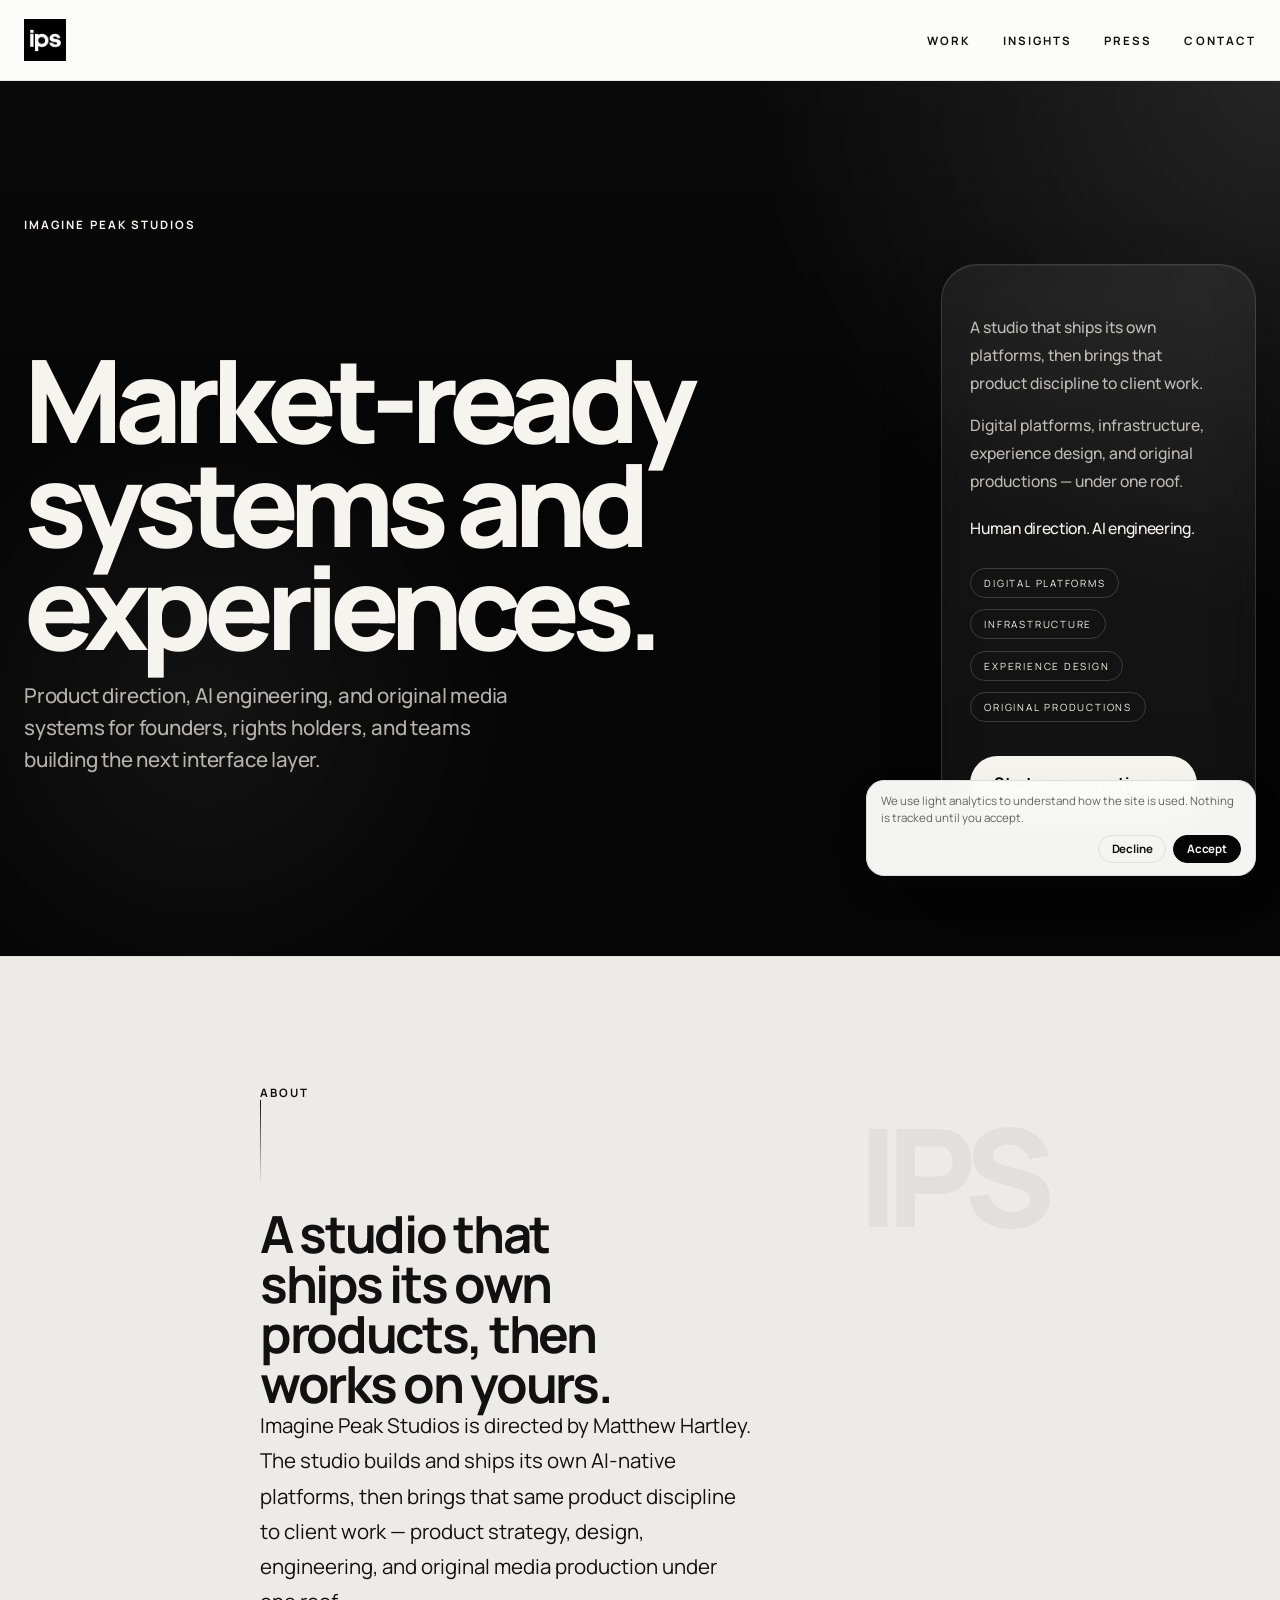
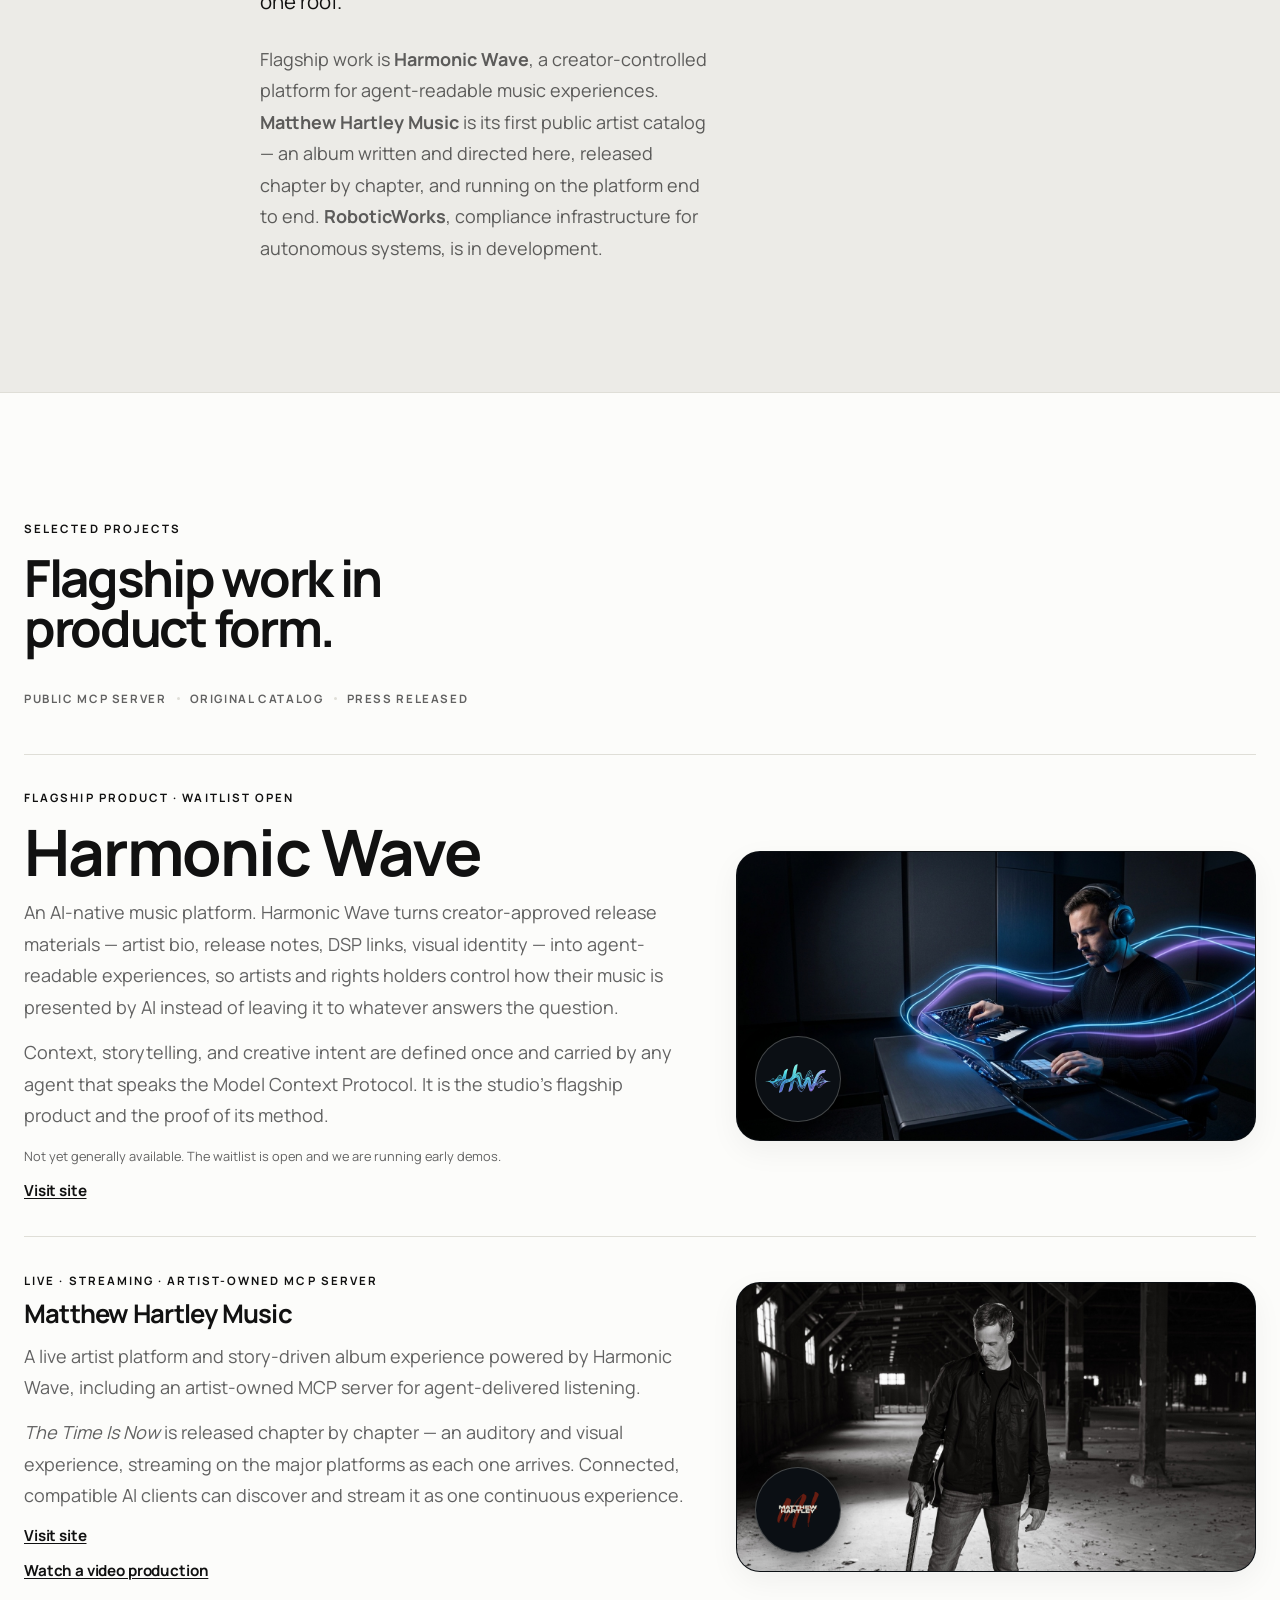
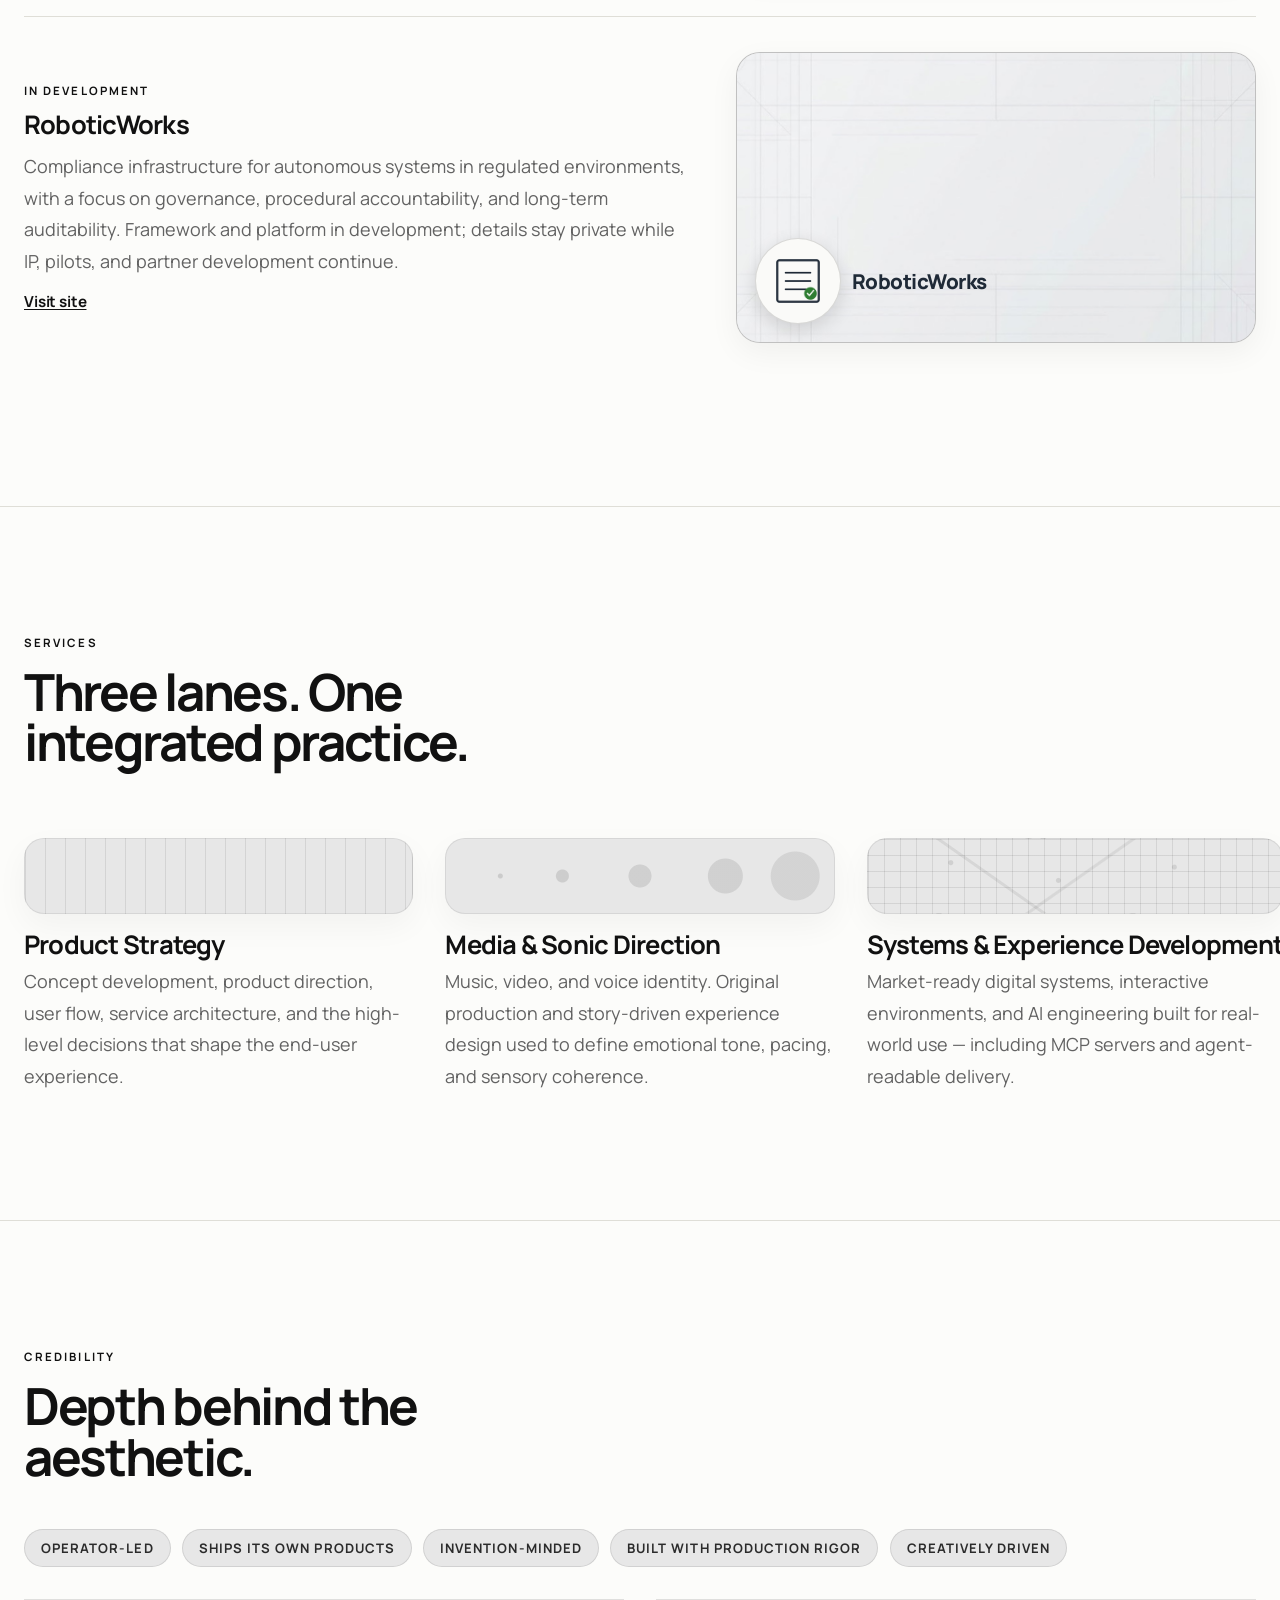
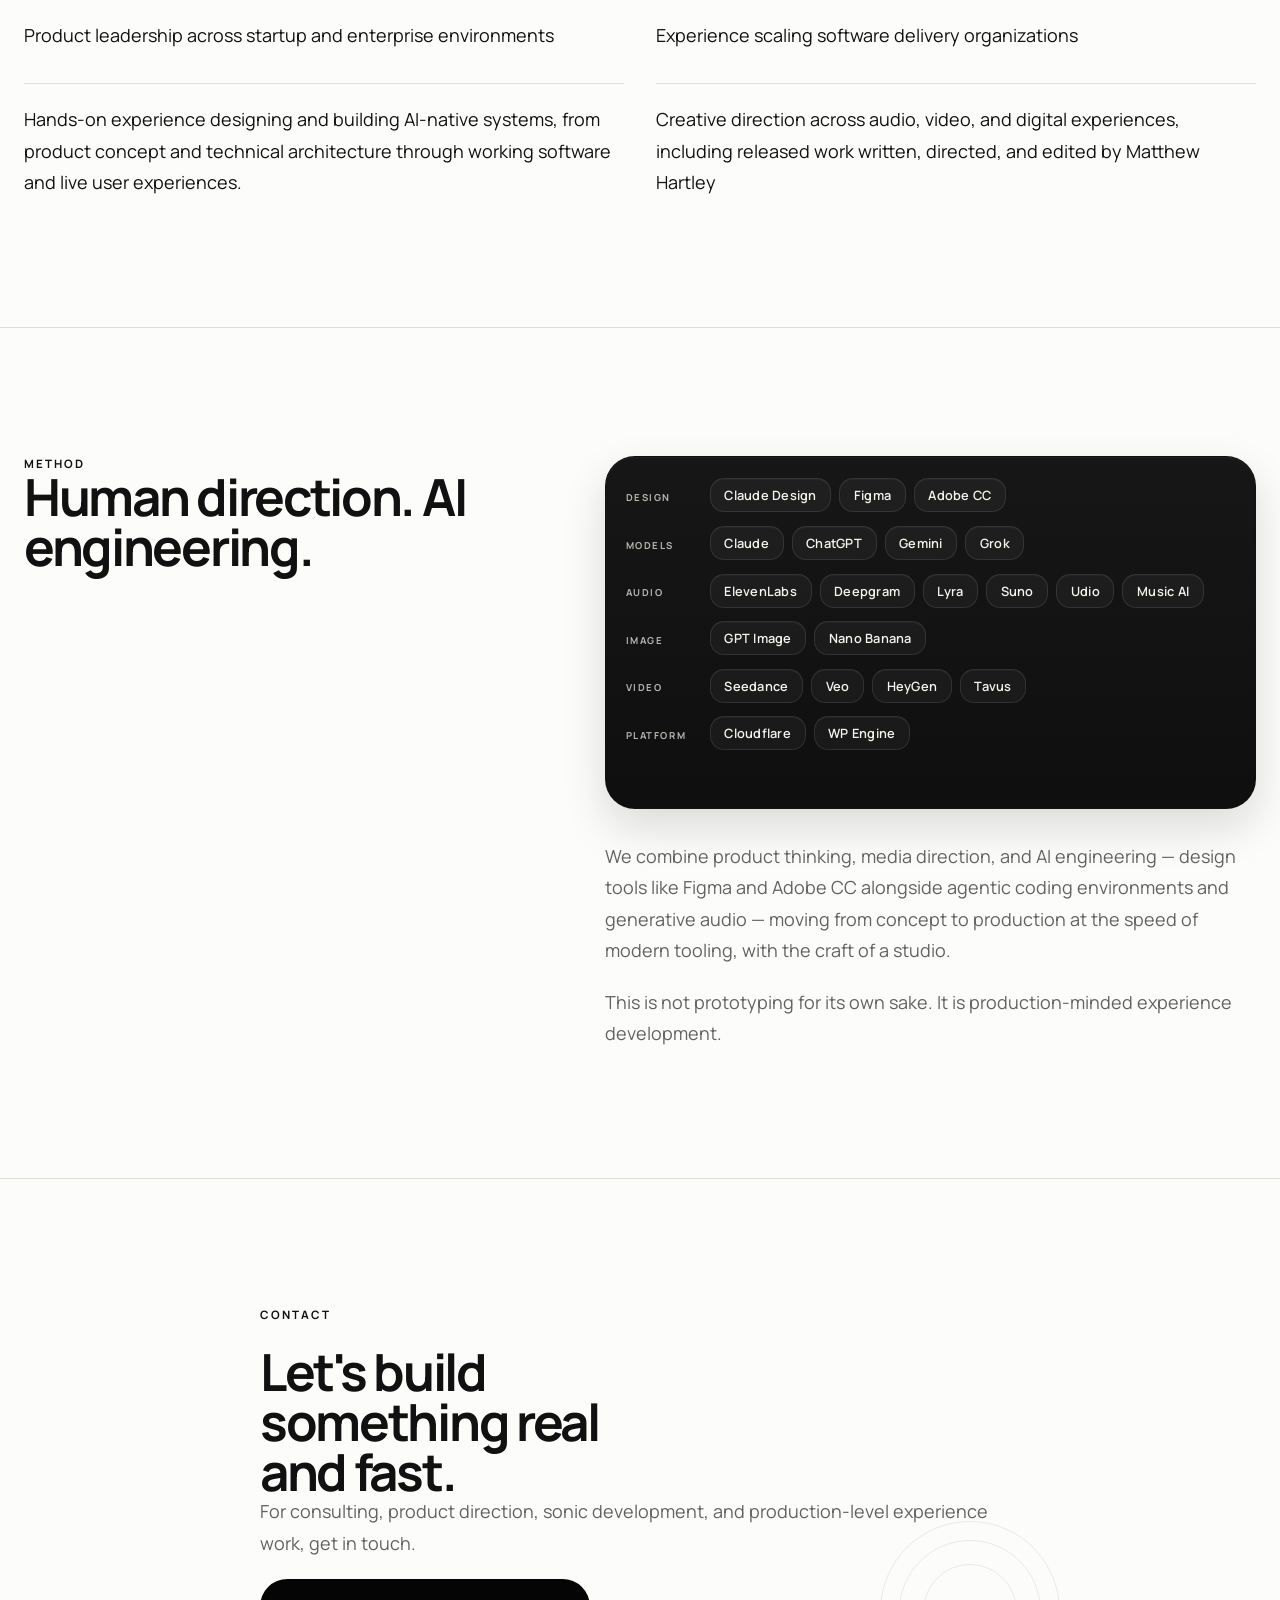
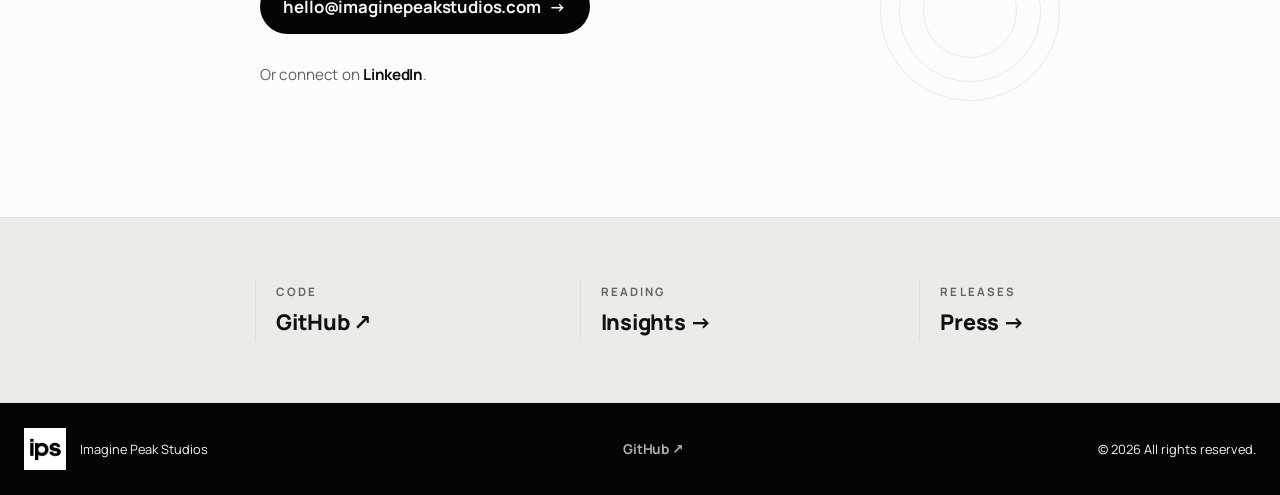
==== commit 8a3b737a: "Remove the chapter-specific claim from the homepage and llms.txt "Chapter I: Innocence & Heartbreak " ====
--- a/index.html
+++ b/index.html
@@ -334,7 +334,7 @@
                   A live artist platform and story-driven album experience powered by Harmonic Wave, including an artist-owned MCP server for agent-delivered listening.
                 </p>
                 <p>
-                  <em>The Time Is Now</em> is released chapter by chapter — Chapter I: Innocence &amp; Heartbreak is live and streaming on the major platforms, with later chapters unlocking on release. Connected, compatible AI clients can discover and stream it as one continuous experience.
+                  <em>The Time Is Now</em> is released chapter by chapter — an auditory and visual experience, streaming on the major platforms as each one arrives. Connected, compatible AI clients can discover and stream it as one continuous experience.
                 </p>
                 <a
                   class="project-visit"
--- a/styles.css
+++ b/styles.css
@@ -1056,11 +1056,11 @@
 
 .consent-banner {
   position: fixed;
-  left: 24px;
-  right: auto;
+  left: auto;
+  right: 24px;
   bottom: 24px;
   z-index: 30;
-  width: min(calc(100vw - 48px), 460px);
+  width: min(calc(100vw - 48px), 390px);
   background: rgba(252, 252, 250, 0.97);
   backdrop-filter: blur(14px);
   -webkit-backdrop-filter: blur(14px);
@@ -1082,24 +1082,26 @@
   max-width: none;
   margin: 0;
   display: flex;
-  align-items: center;
-  gap: 0.9rem;
-  padding: 0.7rem 0.85rem 0.7rem 1rem;
+  flex-direction: column;
+  align-items: flex-start;
+  gap: 0.55rem;
+  padding: 0.75rem 0.9rem;
 }
 
 .consent-copy {
   margin: 0;
   color: var(--muted);
-  font-size: 0.74rem;
-  line-height: 1.45;
+  font-size: 0.72rem;
+  line-height: 1.4;
   max-width: none;
 }
 
 .consent-actions {
   display: flex;
   align-items: center;
+  justify-content: flex-end;
+  align-self: stretch;
   gap: 0.45rem;
-  flex-shrink: 0;
 }
 
 .consent-btn {
@@ -1691,18 +1693,6 @@
     width: auto;
   }
 
-  .consent-shell {
-    flex-direction: column;
-    align-items: flex-start;
-    gap: 0.7rem;
-    padding: 0.85rem 0.95rem;
-  }
-
-  .consent-actions {
-    align-self: stretch;
-    justify-content: flex-end;
-  }
-
   .now-shell {
     gap: 0.5rem 0.9rem;
   }
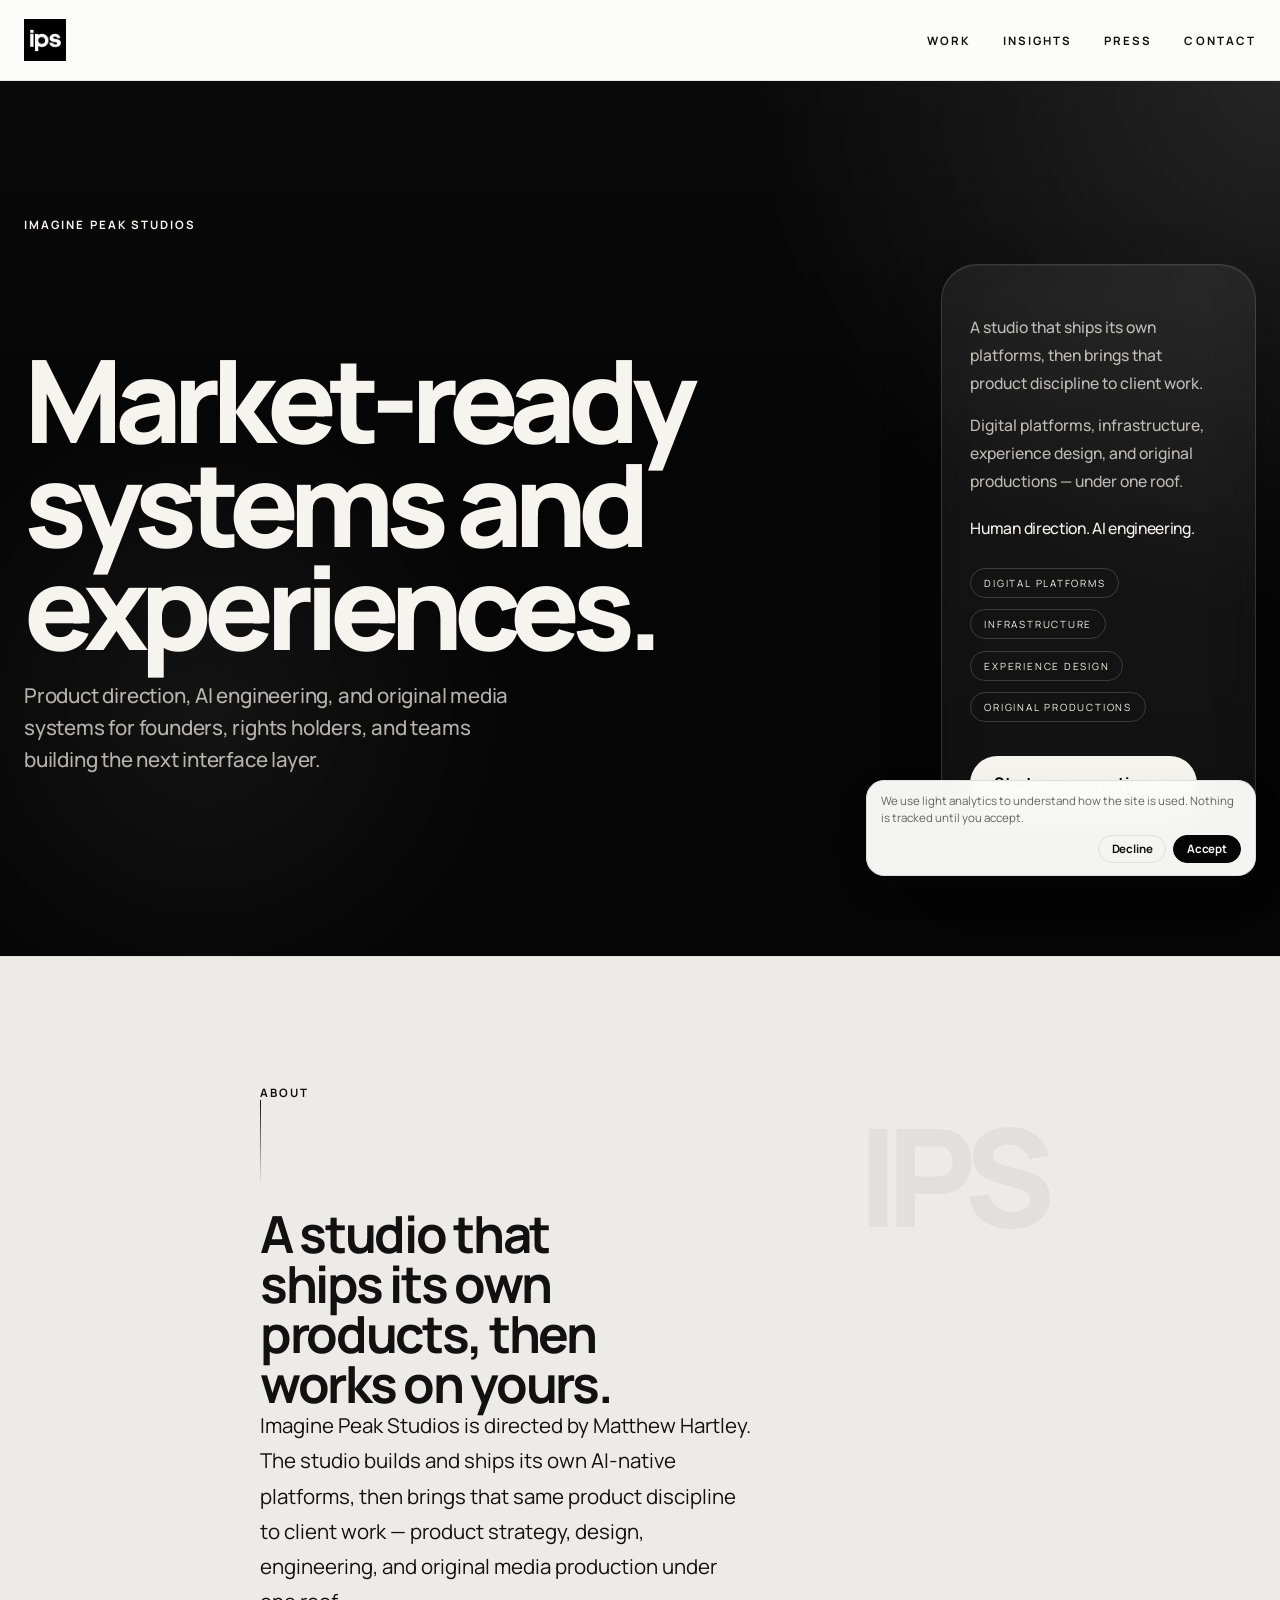
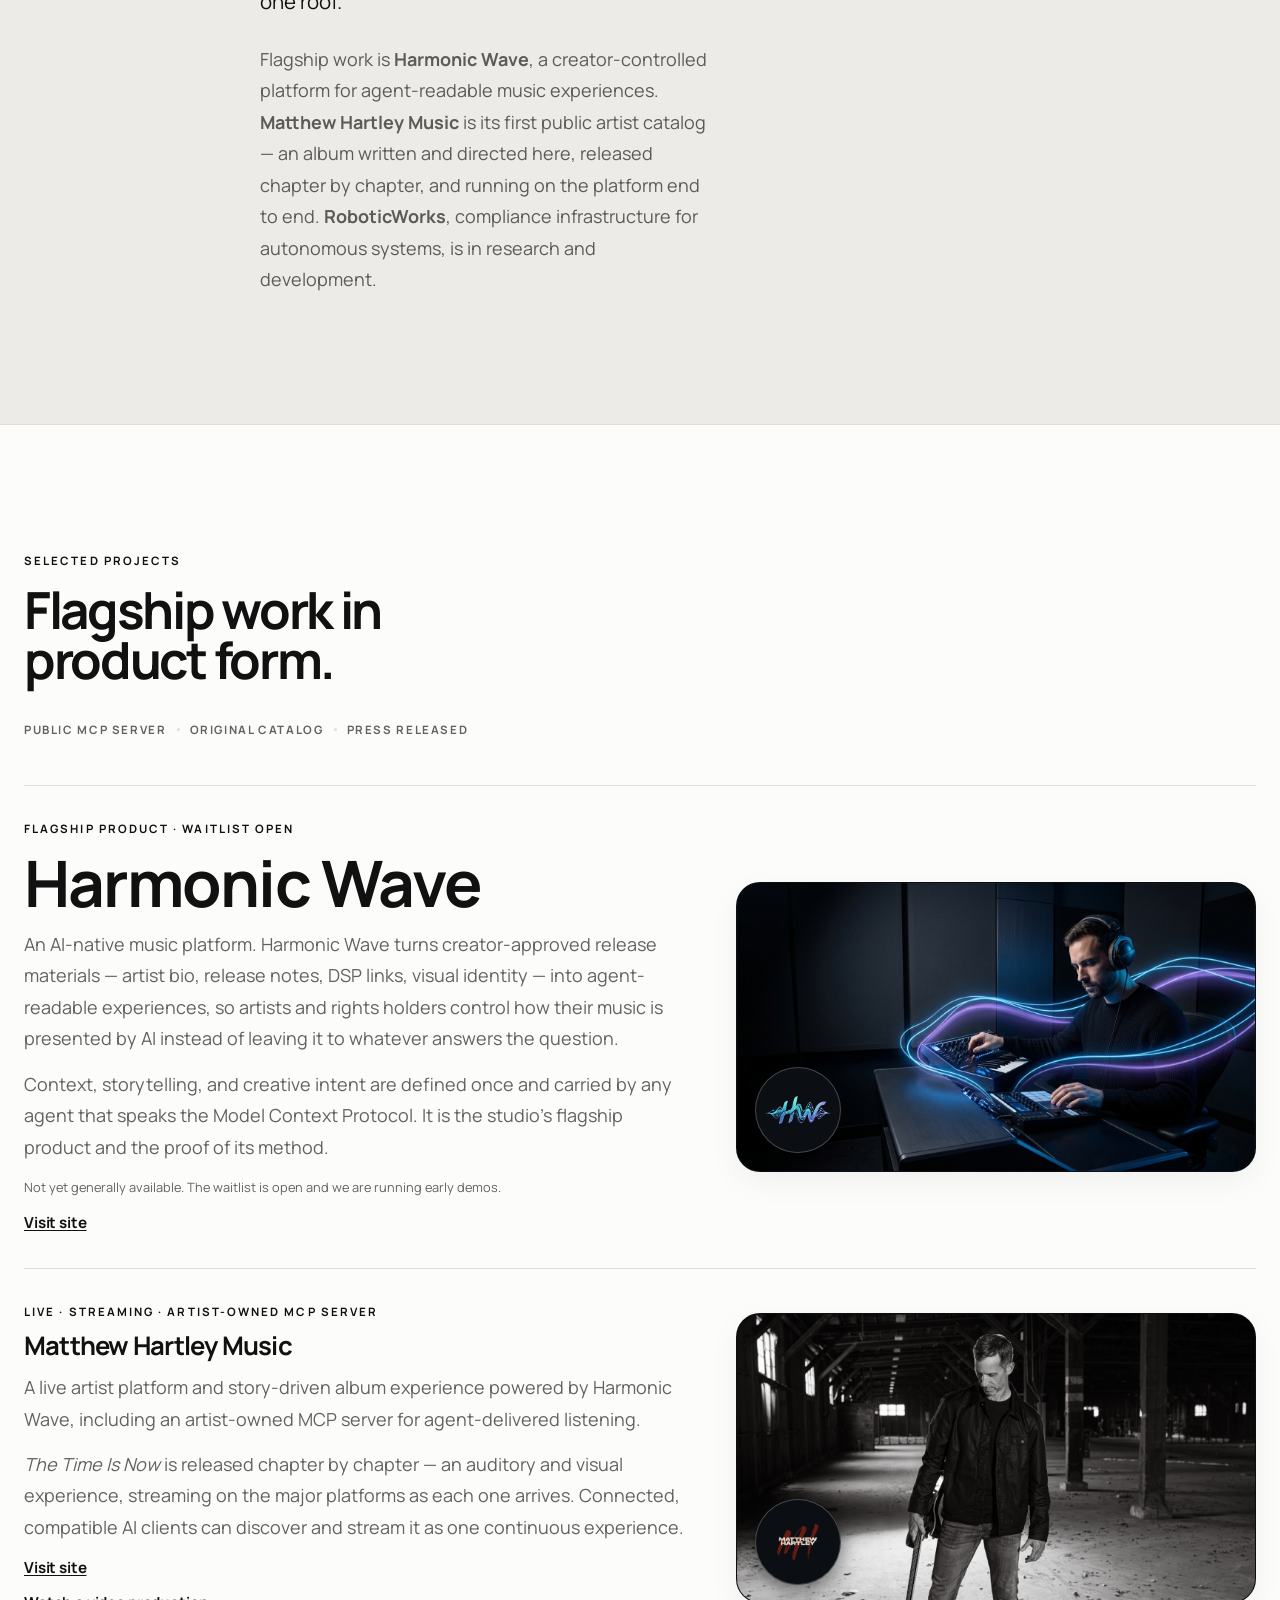
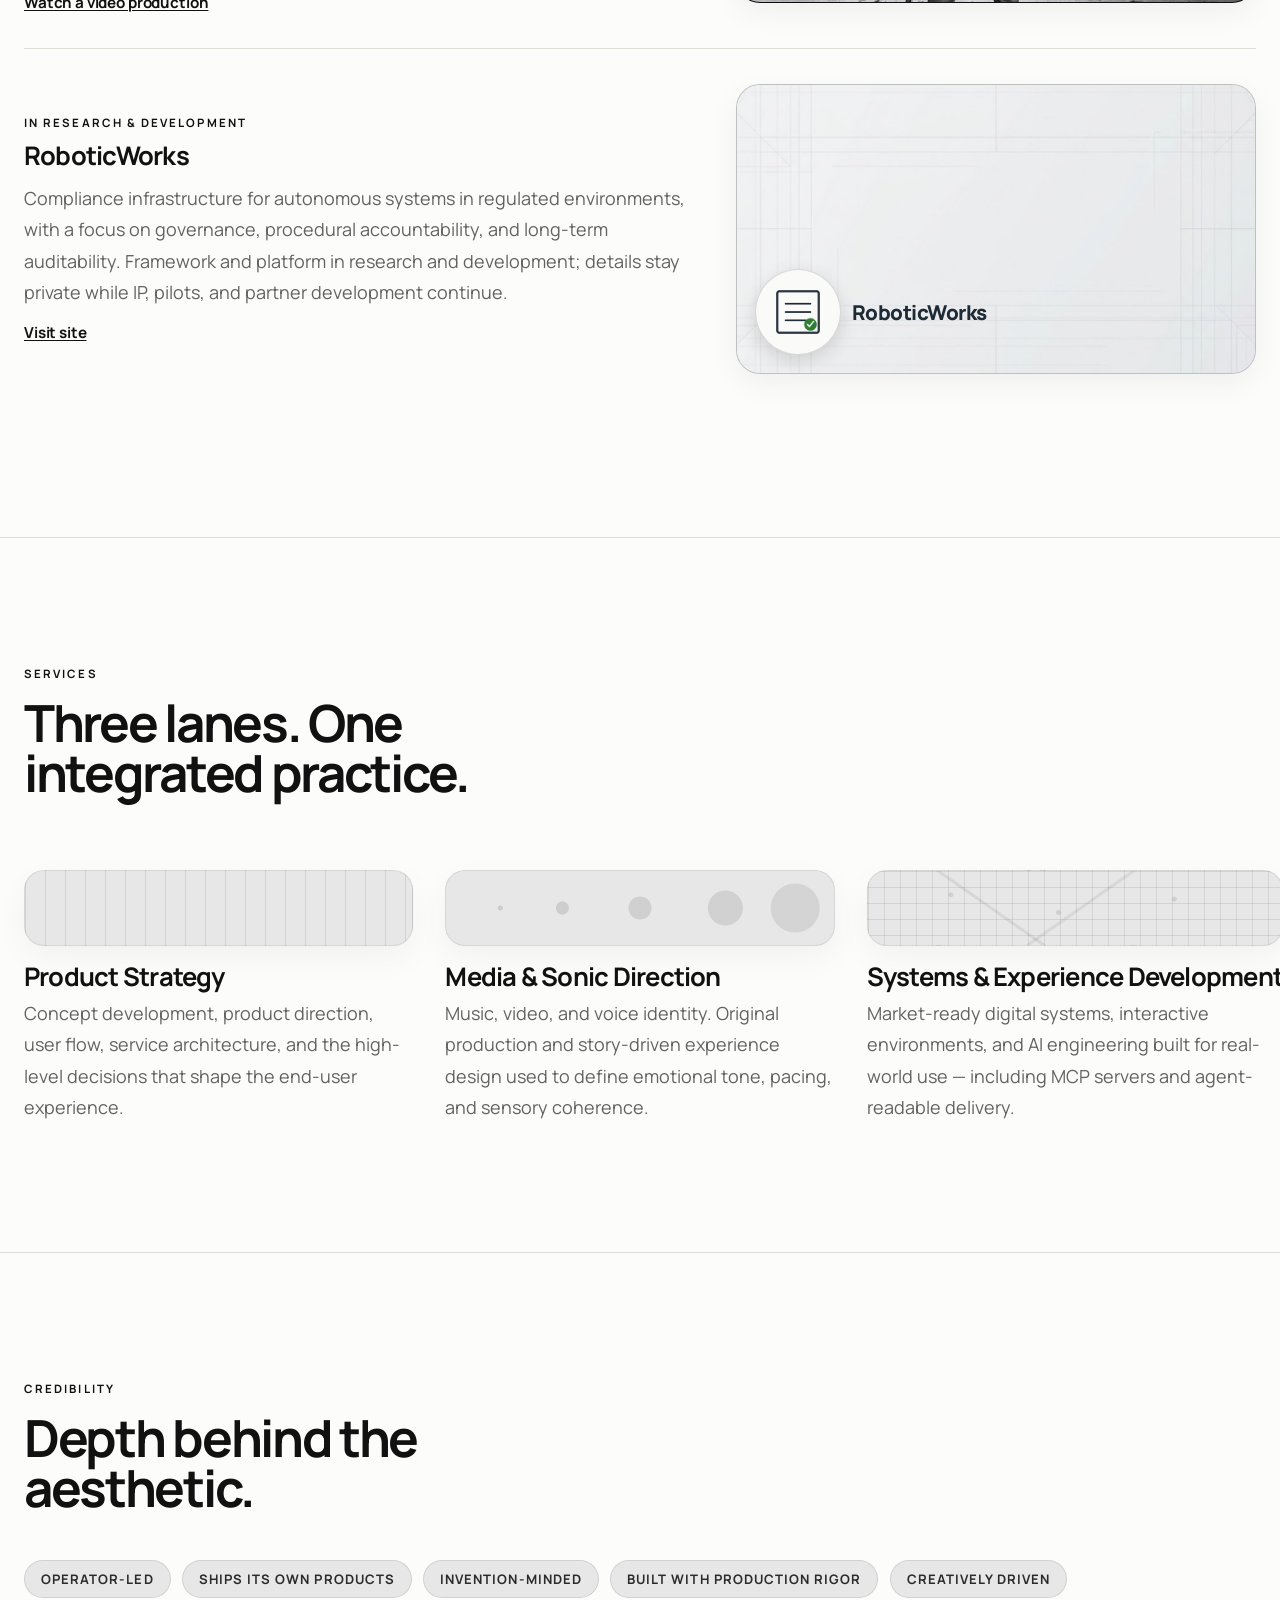
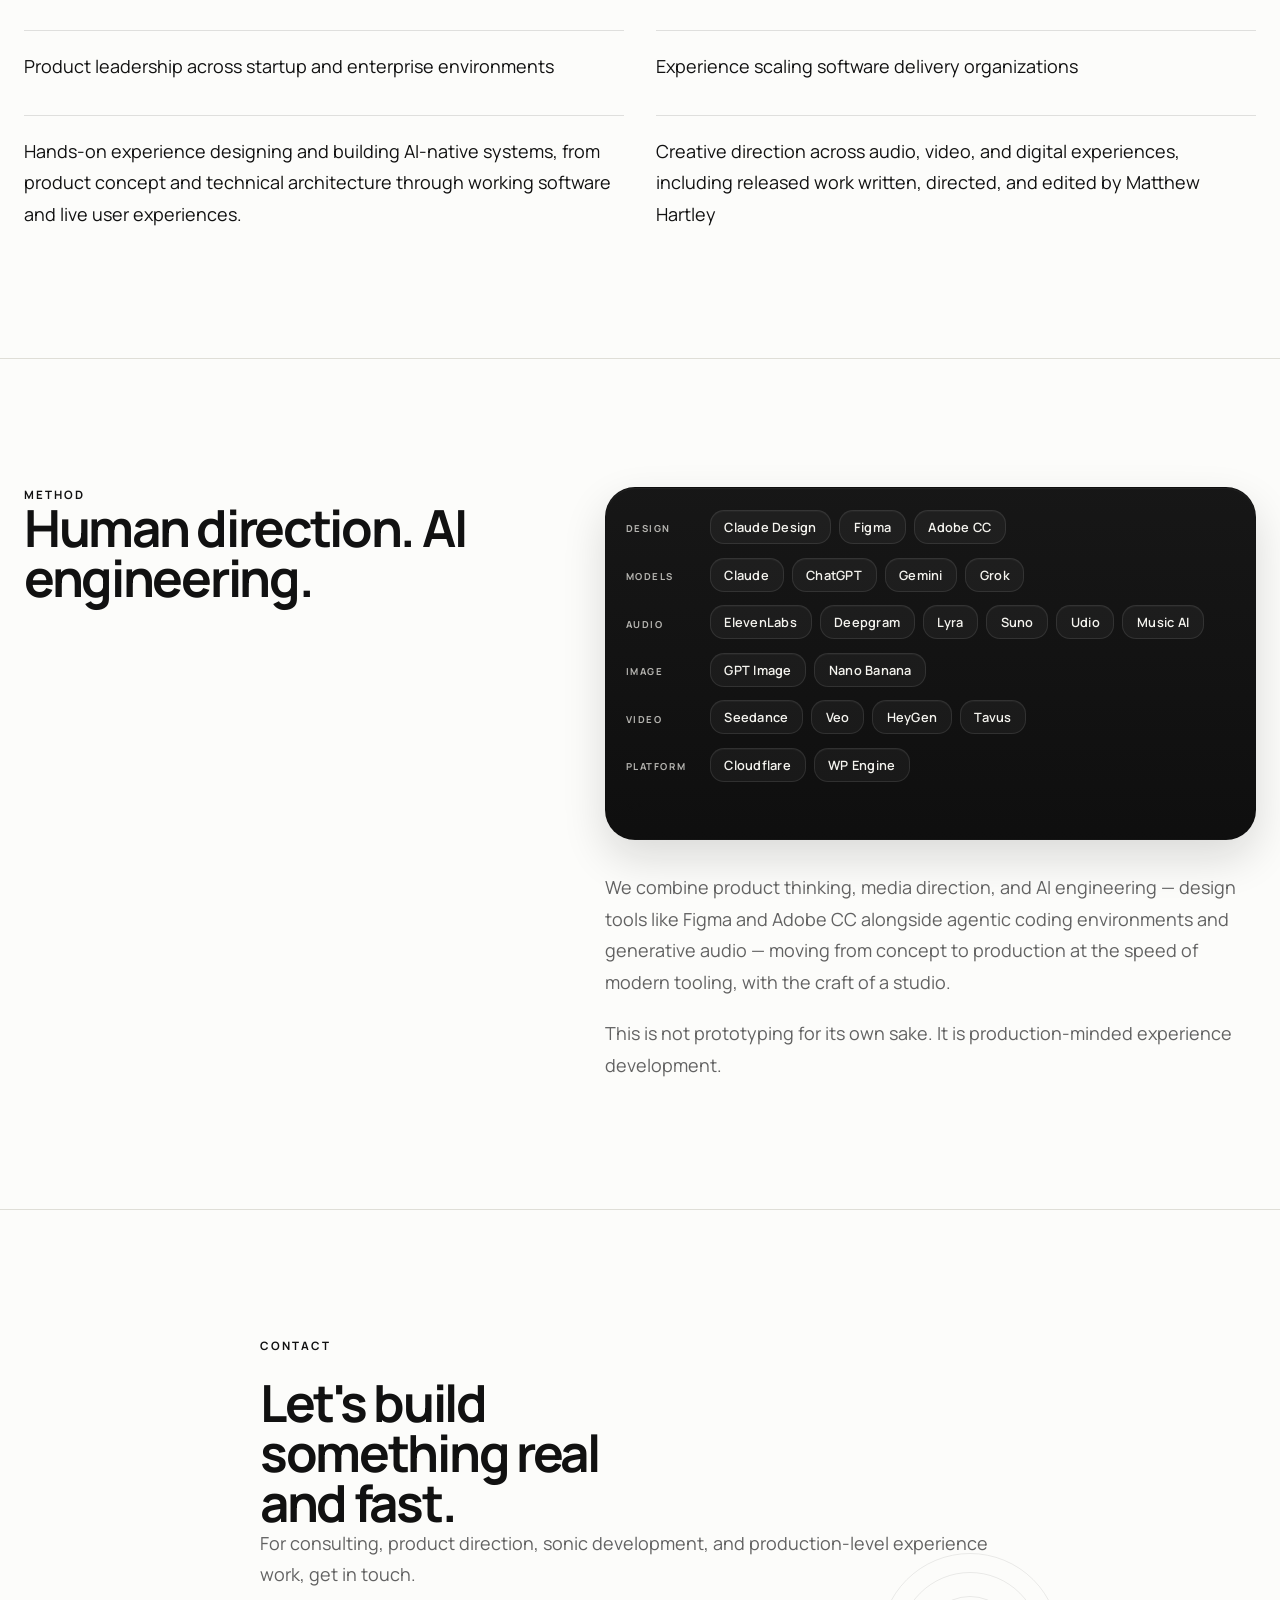
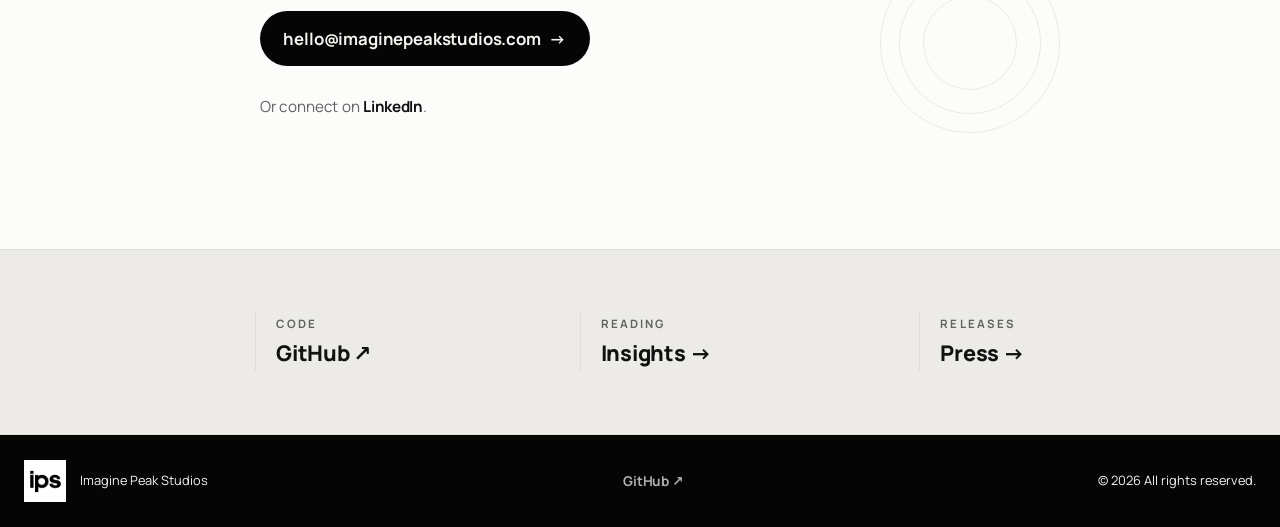
==== commit a1e02f29: "RoboticWorks status reads "In Research & Development" Updated in all six places so the card, the Abo" ====
--- a/index.html
+++ b/index.html
@@ -160,7 +160,7 @@
               "@type": "Organization",
               "name": "RoboticWorks",
               "url": "https://roboticworks.ai",
-              "description": "In development. Compliance infrastructure for autonomous systems in regulated environments, with a focus on governance, procedural accountability, and long-term auditability.",
+              "description": "In research and development. Compliance infrastructure for autonomous systems in regulated environments, with a focus on governance, procedural accountability, and long-term auditability.",
               "founder": { "@id": "https://imaginepeakstudios.com/#matthew-hartley" }
             }
           }
@@ -250,7 +250,7 @@
             Imagine Peak Studios is directed by Matthew Hartley. The studio builds and ships its own AI-native platforms, then brings that same product discipline to client work — product strategy, design, engineering, and original media production under one roof.
           </p>
           <p class="intro-support">
-            Flagship work is <strong>Harmonic Wave</strong>, a creator-controlled platform for agent-readable music experiences. <strong>Matthew Hartley Music</strong> is its first public artist catalog — an album written and directed here, released chapter by chapter, and running on the platform end to end. <strong>RoboticWorks</strong>, compliance infrastructure for autonomous systems, is in development.
+            Flagship work is <strong>Harmonic Wave</strong>, a creator-controlled platform for agent-readable music experiences. <strong>Matthew Hartley Music</strong> is its first public artist catalog — an album written and directed here, released chapter by chapter, and running on the platform end to end. <strong>RoboticWorks</strong>, compliance infrastructure for autonomous systems, is in research and development.
           </p>
         </div>
       </section>
@@ -375,10 +375,10 @@
             </article>
             <article class="project-feature feature-media">
               <div class="project-content">
-                <div class="project-meta">In Development</div>
+                <div class="project-meta">In Research &amp; Development</div>
                 <h3>RoboticWorks</h3>
                 <p>
-                  Compliance infrastructure for autonomous systems in regulated environments, with a focus on governance, procedural accountability, and long-term auditability. Framework and platform in development; details stay private while IP, pilots, and partner development continue.
+                  Compliance infrastructure for autonomous systems in regulated environments, with a focus on governance, procedural accountability, and long-term auditability. Framework and platform in research and development; details stay private while IP, pilots, and partner development continue.
                 </p>
                 <a
                   class="project-visit"
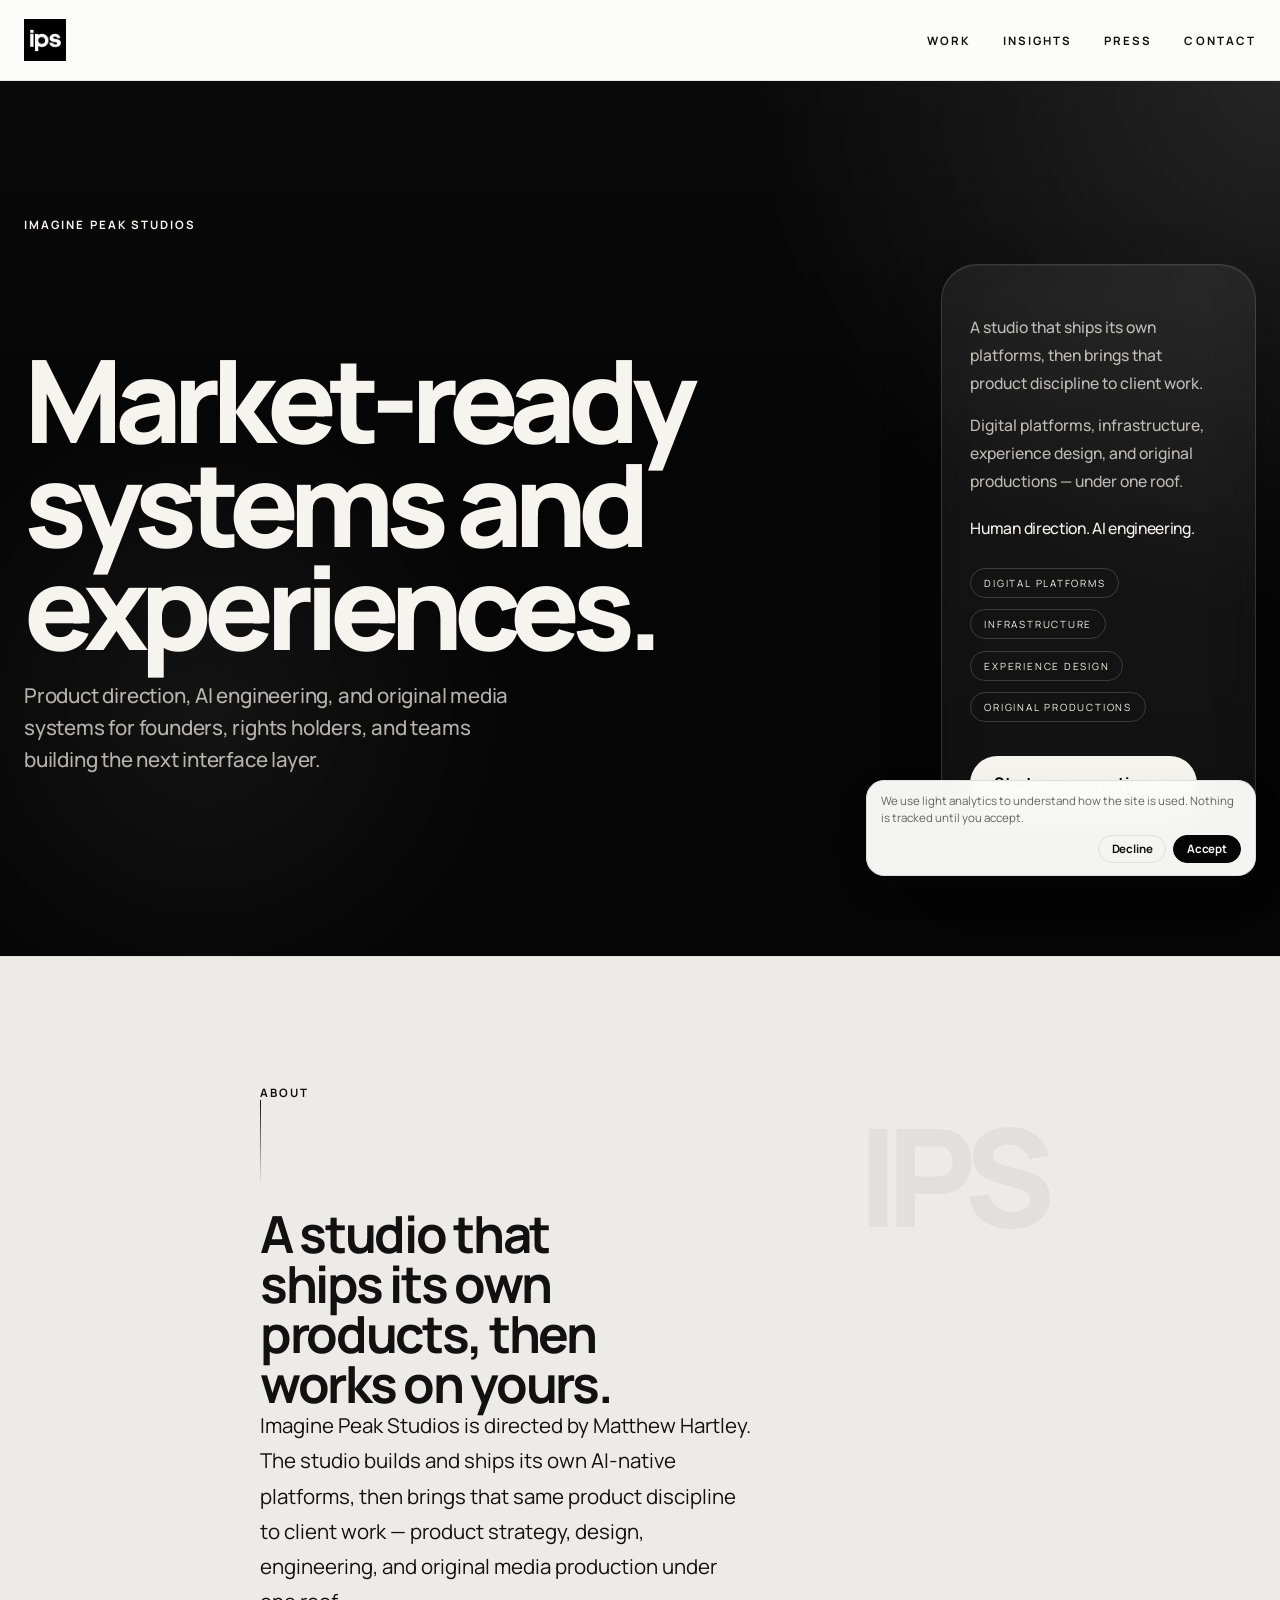
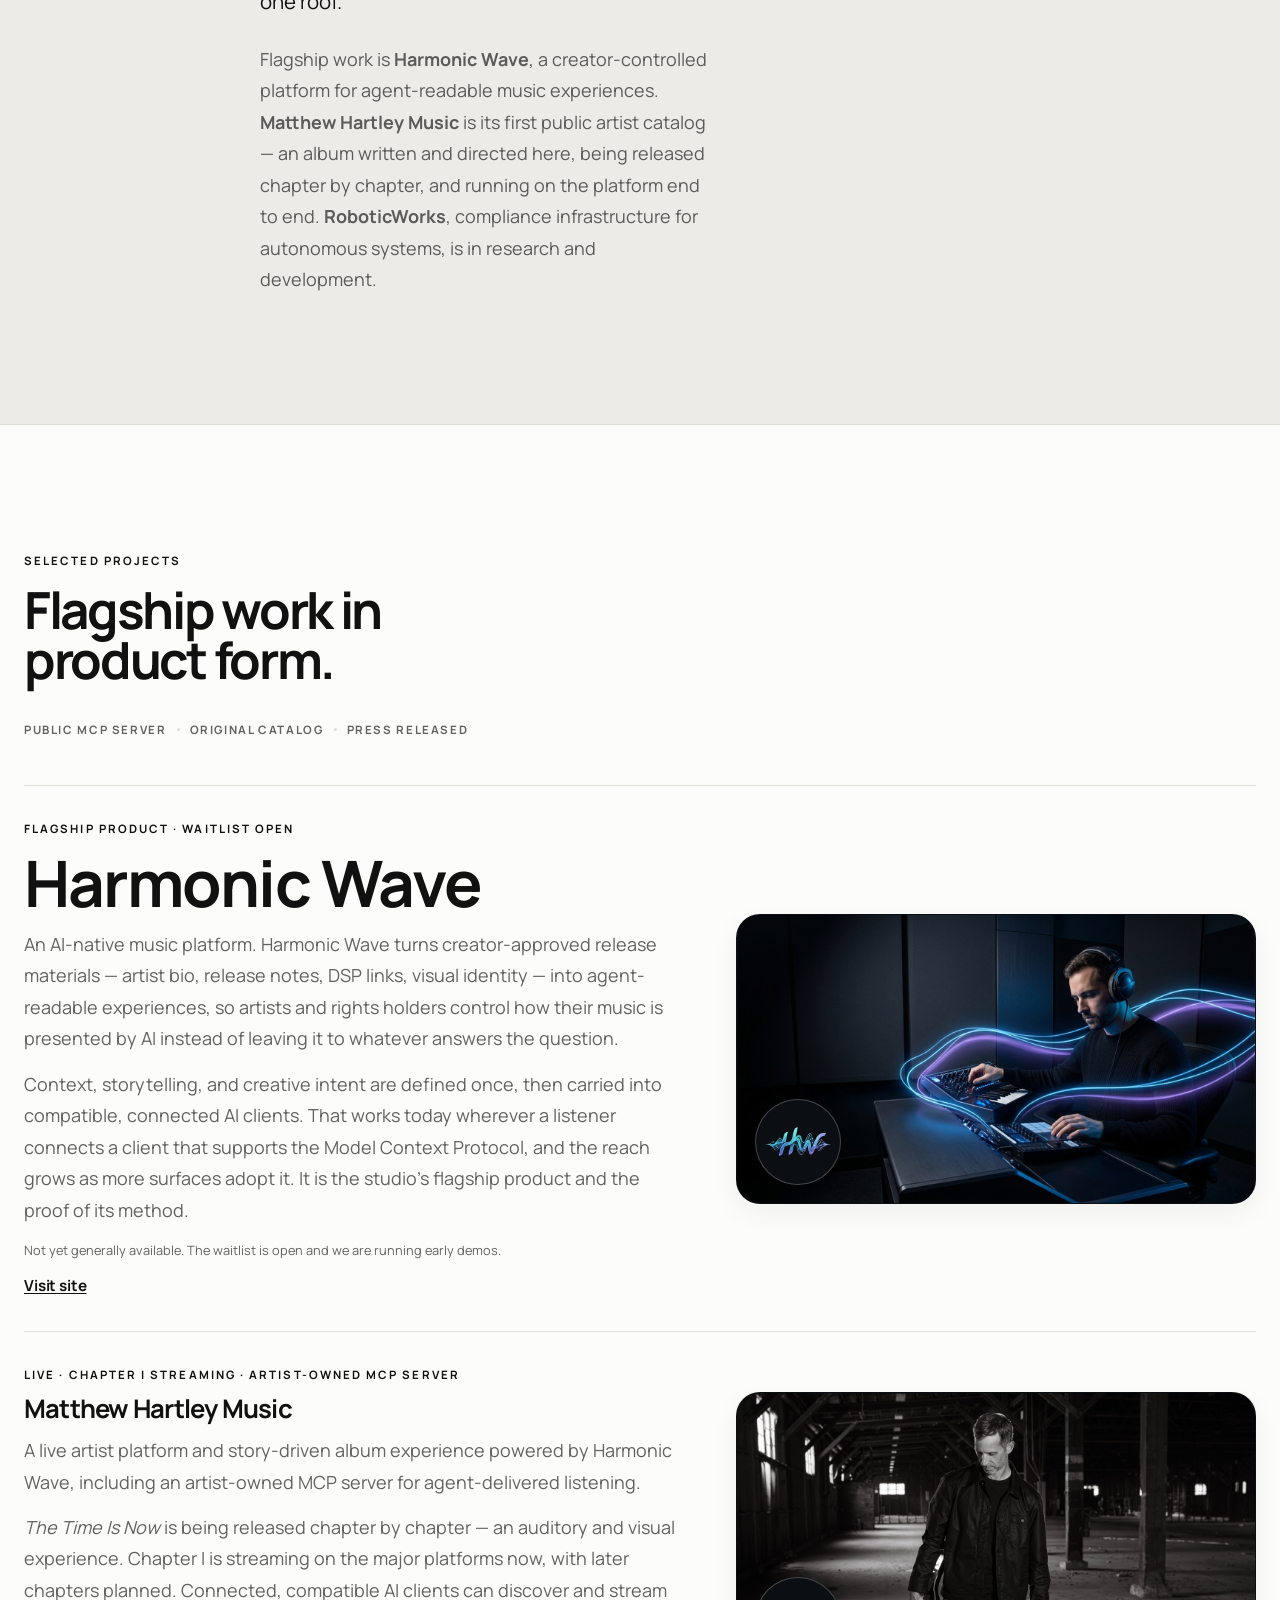
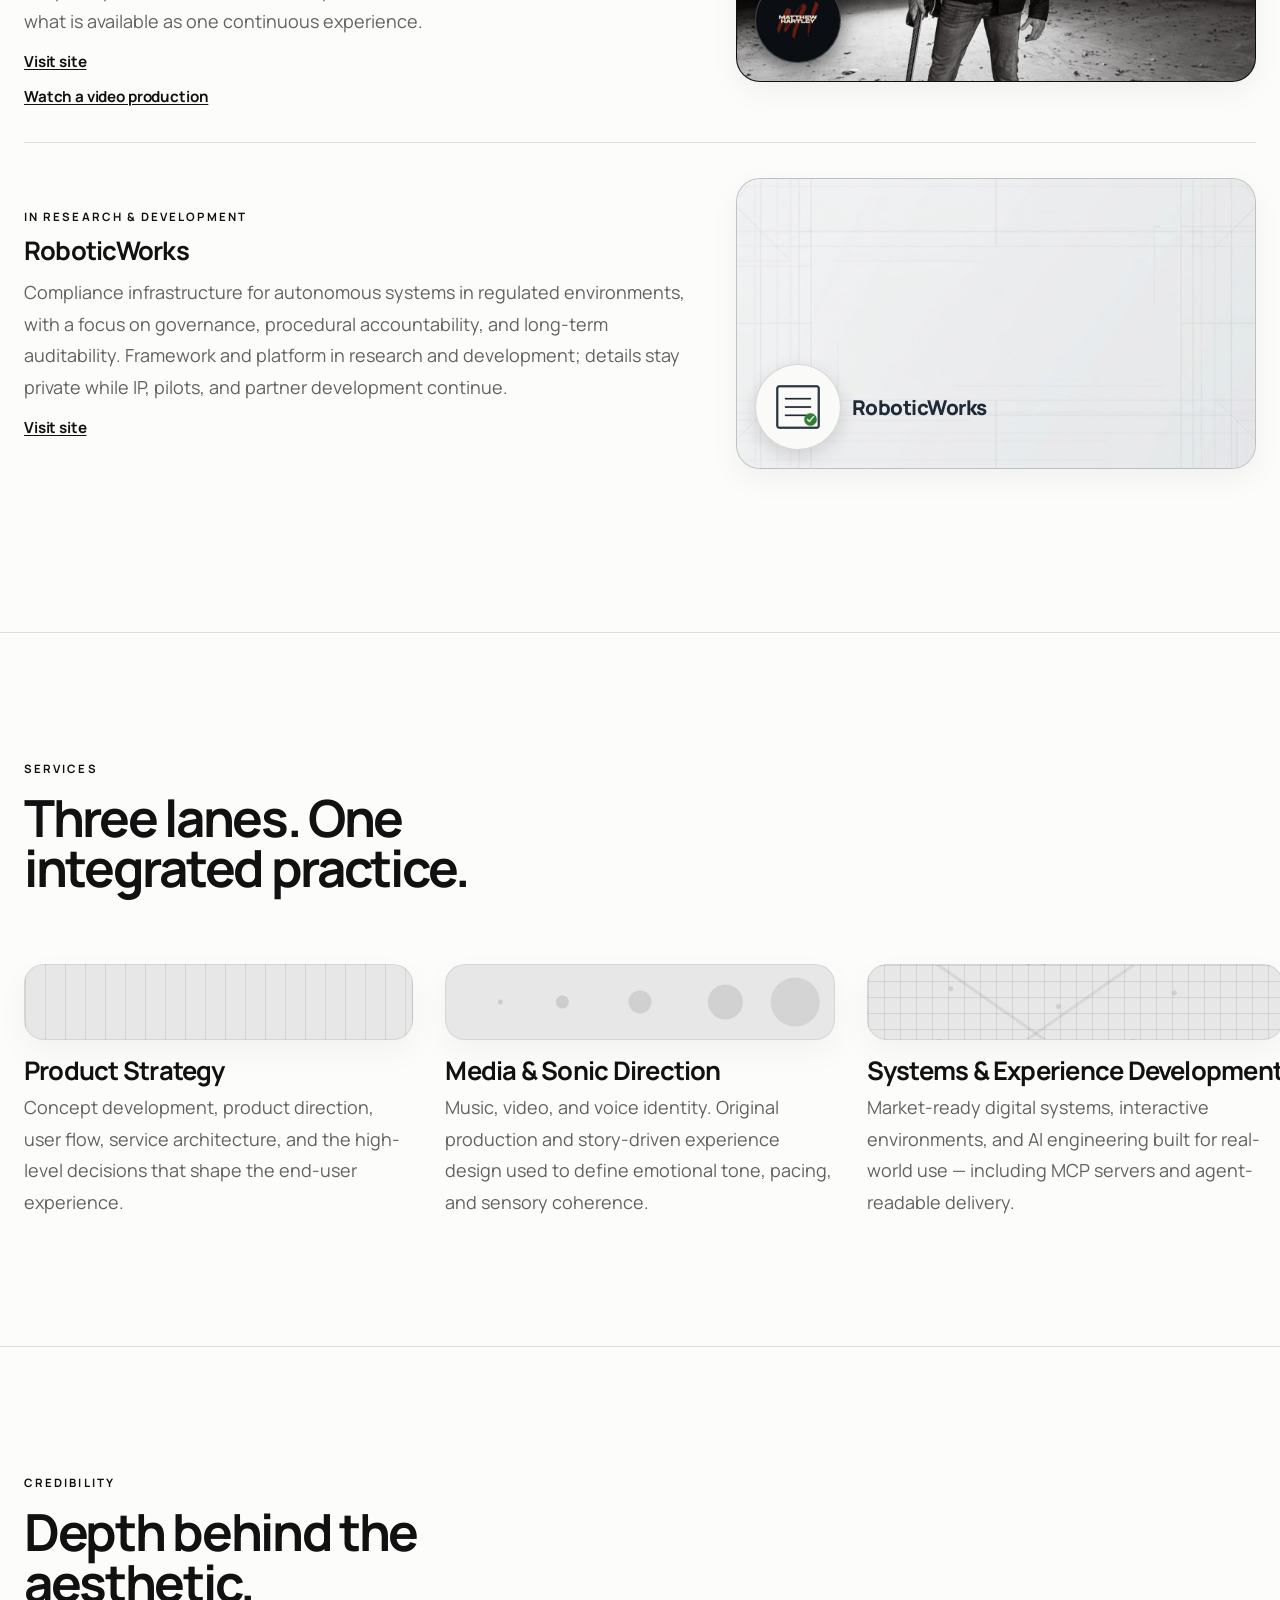
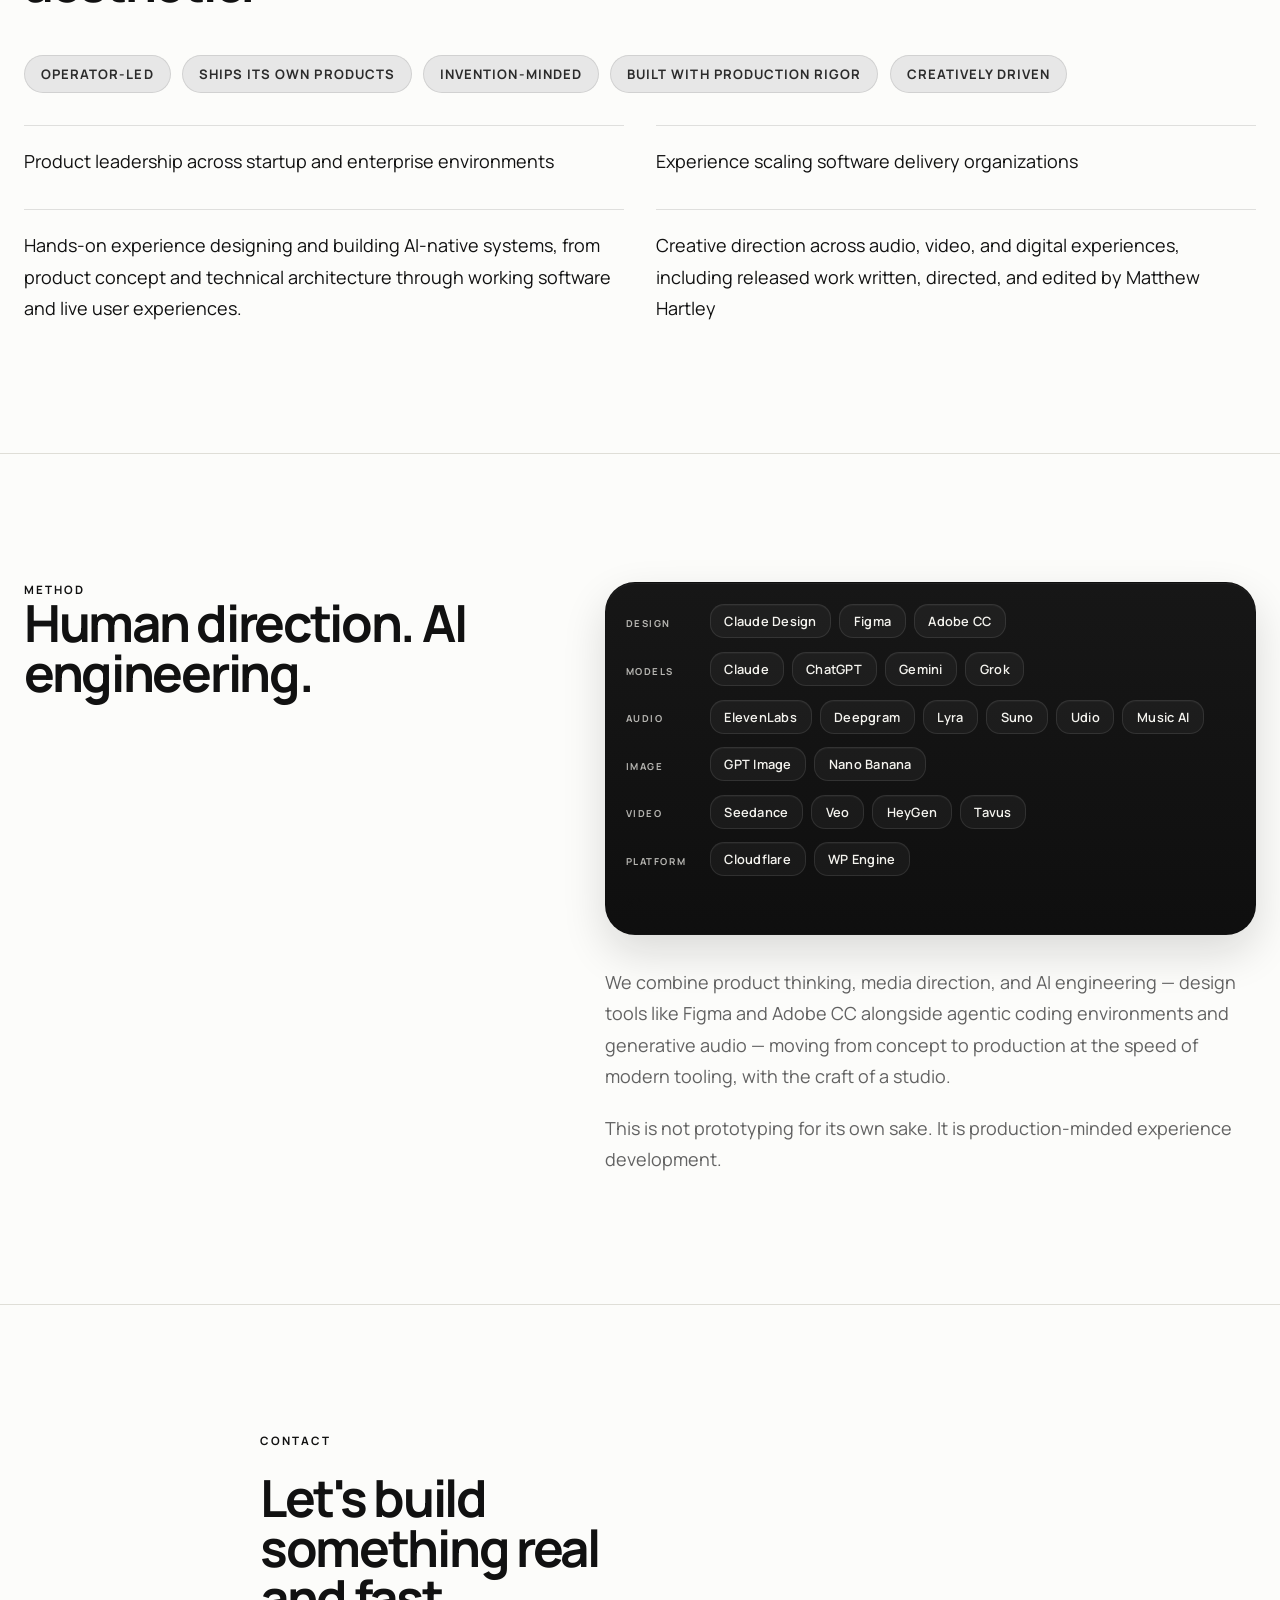
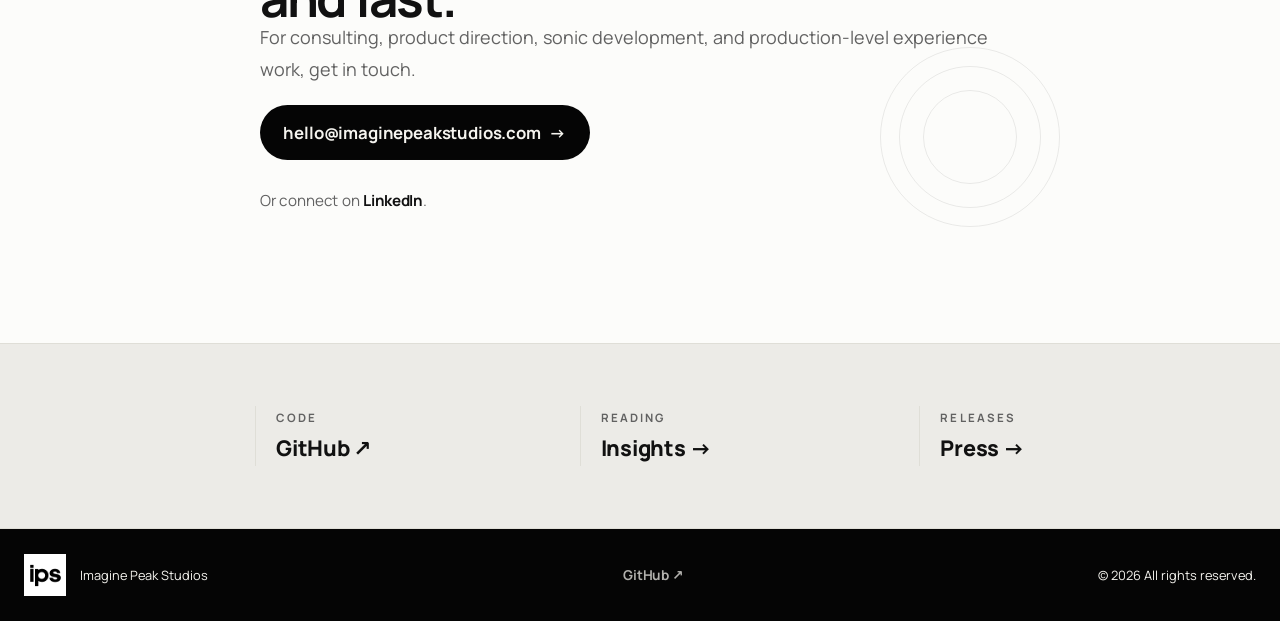
==== commit 5c49a06b: "Clarify album release status; unify the Insights CTA footer Chapter I is out; later chapters are pla" ====
--- a/index.html
+++ b/index.html
@@ -138,7 +138,7 @@
               "@type": "Organization",
               "name": "Harmonic Wave",
               "url": "https://harmonicwave.ai",
-              "description": "The studio's flagship product. A headless platform that turns a creator's catalog into structured experiences — context, storytelling, and creative intent defined once, then presented that way by any MCP-compatible AI agent.",
+              "description": "The studio's flagship product. A headless platform that turns a creator's catalog into structured experiences — context, storytelling, and creative intent defined once, then presented that way in compatible, connected AI clients.",
               "founder": { "@id": "https://imaginepeakstudios.com/#matthew-hartley" }
             }
           },
@@ -149,7 +149,7 @@
               "@type": "MusicGroup",
               "name": "Matthew Hartley Music",
               "url": "https://matthewhartleymusic.com",
-              "description": "The studio's original production. The Time Is Now is a story-driven album released chapter by chapter, streaming on the major platforms and running on Harmonic Wave as an artist-owned MCP server.",
+              "description": "The studio's original production. The Time Is Now is a story-driven album being released chapter by chapter. Chapter I is available on the major streaming platforms and presented through Harmonic Wave as an artist-owned MCP server; later chapters are planned.",
               "member": { "@id": "https://imaginepeakstudios.com/#matthew-hartley" }
             }
           },
@@ -250,7 +250,7 @@
             Imagine Peak Studios is directed by Matthew Hartley. The studio builds and ships its own AI-native platforms, then brings that same product discipline to client work — product strategy, design, engineering, and original media production under one roof.
           </p>
           <p class="intro-support">
-            Flagship work is <strong>Harmonic Wave</strong>, a creator-controlled platform for agent-readable music experiences. <strong>Matthew Hartley Music</strong> is its first public artist catalog — an album written and directed here, released chapter by chapter, and running on the platform end to end. <strong>RoboticWorks</strong>, compliance infrastructure for autonomous systems, is in research and development.
+            Flagship work is <strong>Harmonic Wave</strong>, a creator-controlled platform for agent-readable music experiences. <strong>Matthew Hartley Music</strong> is its first public artist catalog — an album written and directed here, being released chapter by chapter, and running on the platform end to end. <strong>RoboticWorks</strong>, compliance infrastructure for autonomous systems, is in research and development.
           </p>
         </div>
       </section>
@@ -283,7 +283,7 @@
                   An AI-native music platform. Harmonic Wave turns creator-approved release materials — artist bio, release notes, DSP links, visual identity — into agent-readable experiences, so artists and rights holders control how their music is presented by AI instead of leaving it to whatever answers the question.
                 </p>
                 <p>
-                  Context, storytelling, and creative intent are defined once and carried by any agent that speaks the Model Context Protocol. It is the studio's flagship product and the proof of its method.
+                  Context, storytelling, and creative intent are defined once, then carried into compatible, connected AI clients. That works today wherever a listener connects a client that supports the Model Context Protocol, and the reach grows as more surfaces adopt it. It is the studio's flagship product and the proof of its method.
                 </p>
                 <p class="project-note">
                   Not yet generally available. The waitlist is open and we are running early demos.
@@ -320,7 +320,7 @@
             </article>
             <article class="project-feature feature-media">
               <div class="project-content">
-                <div class="project-meta">Live &middot; Streaming &middot; Artist-owned MCP Server</div>
+                <div class="project-meta">Live &middot; Chapter I Streaming &middot; Artist-owned MCP Server</div>
                 <h3>
                   <a
                     class="project-link"
@@ -334,7 +334,7 @@
                   A live artist platform and story-driven album experience powered by Harmonic Wave, including an artist-owned MCP server for agent-delivered listening.
                 </p>
                 <p>
-                  <em>The Time Is Now</em> is released chapter by chapter — an auditory and visual experience, streaming on the major platforms as each one arrives. Connected, compatible AI clients can discover and stream it as one continuous experience.
+                  <em>The Time Is Now</em> is being released chapter by chapter — an auditory and visual experience. Chapter I is streaming on the major platforms now, with later chapters planned. Connected, compatible AI clients can discover and stream what is available as one continuous experience.
                 </p>
                 <a
                   class="project-visit"
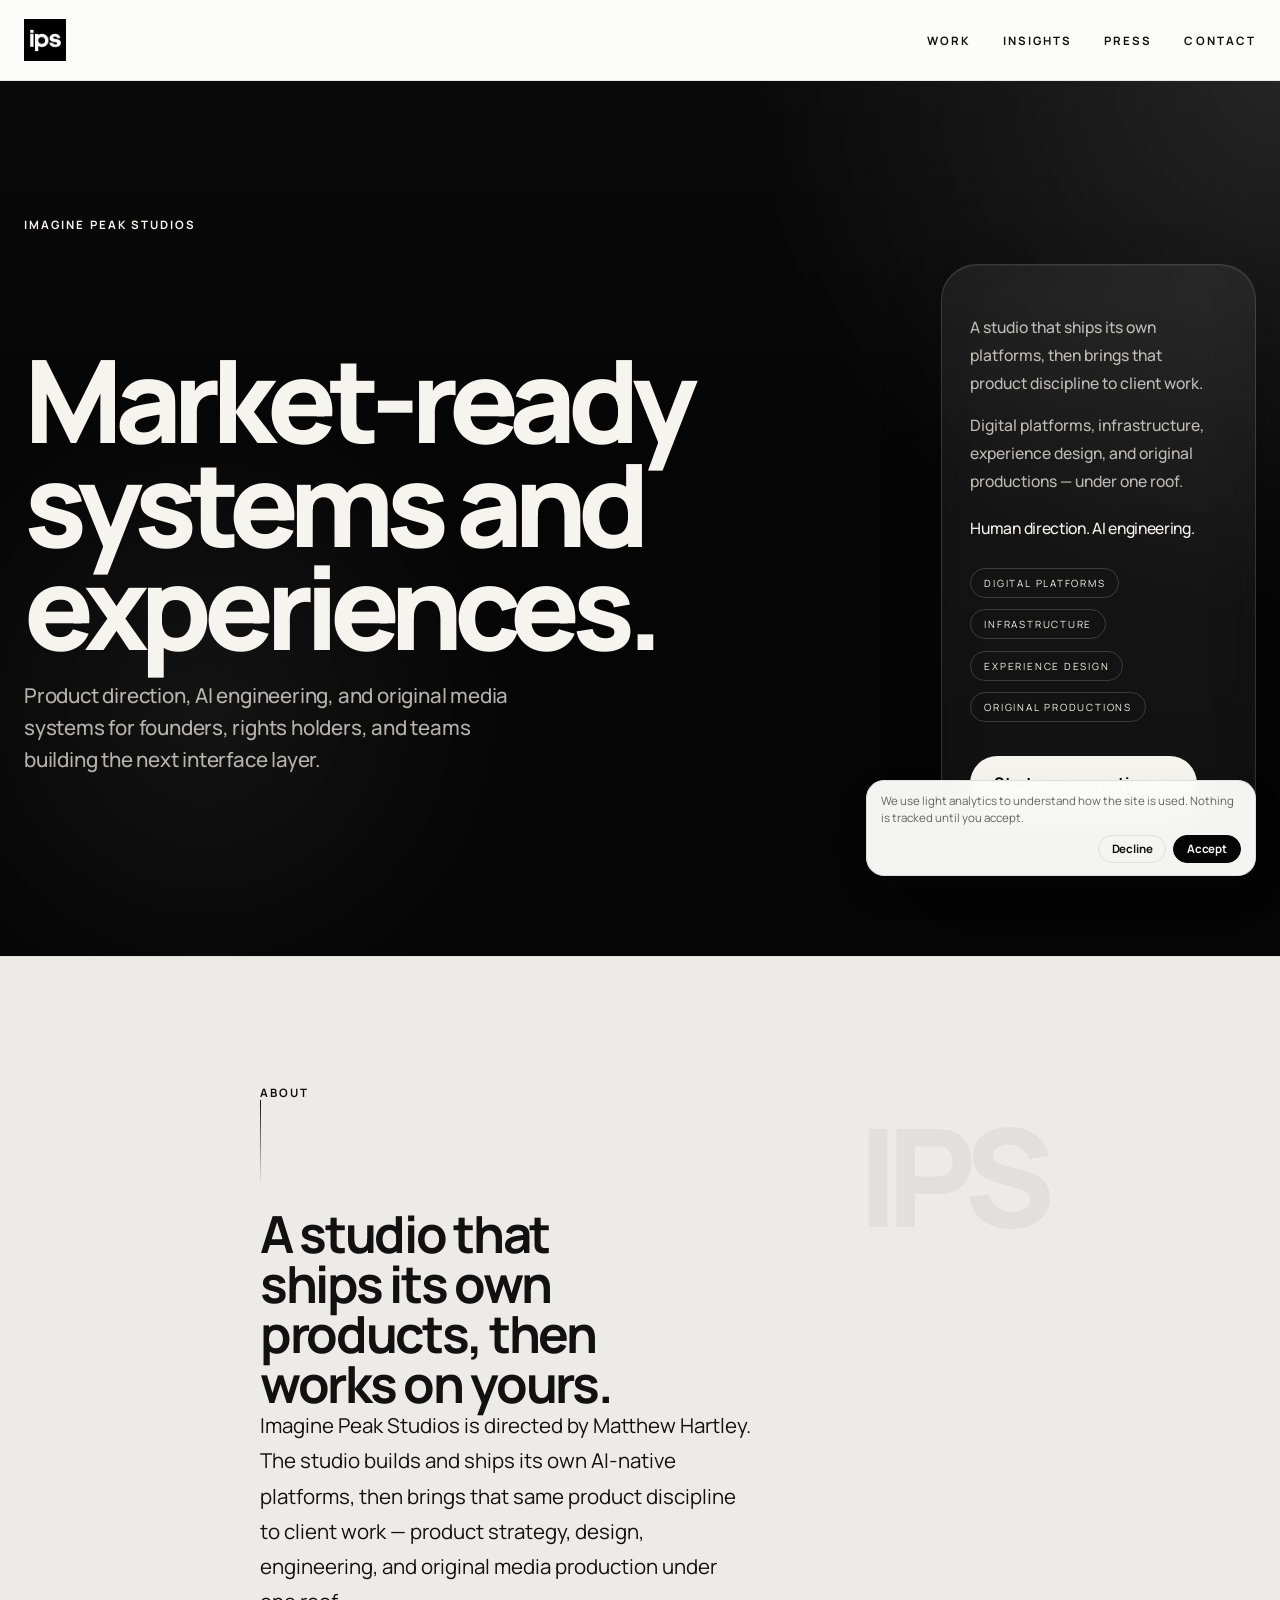
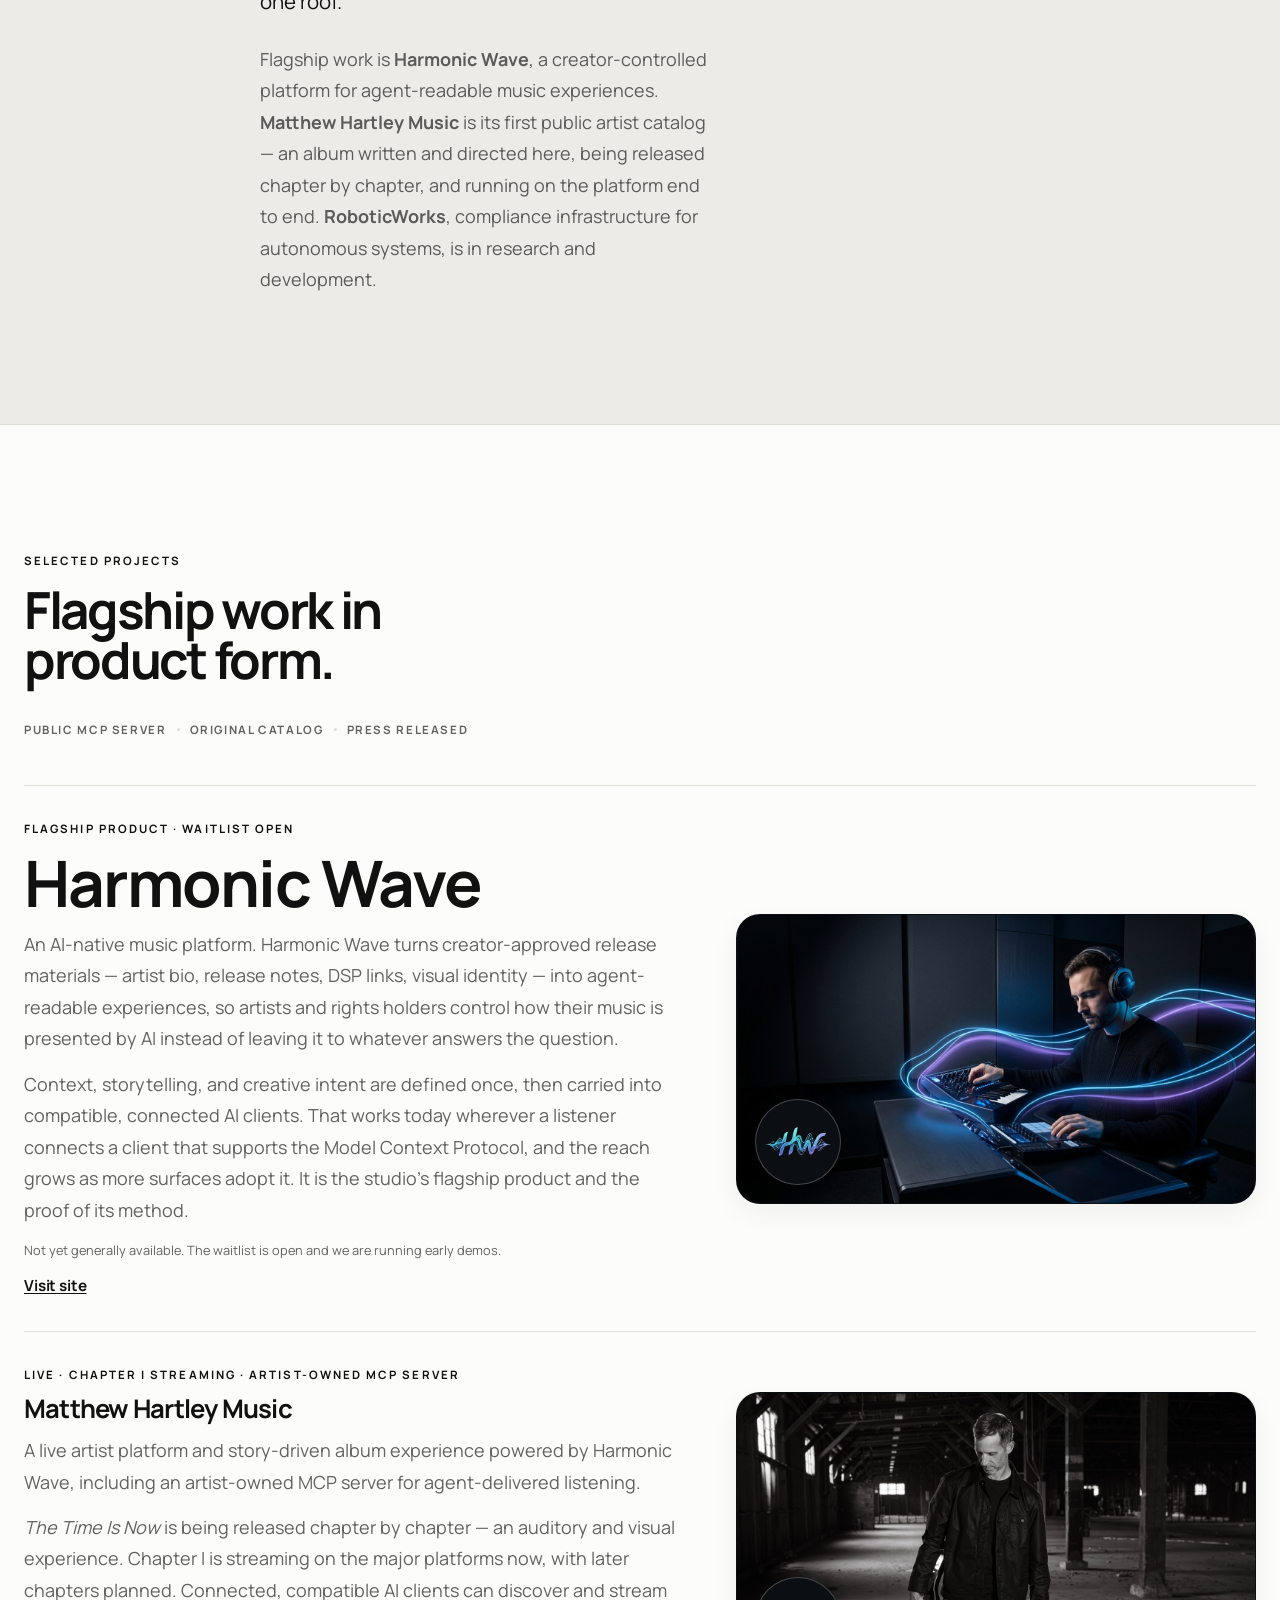
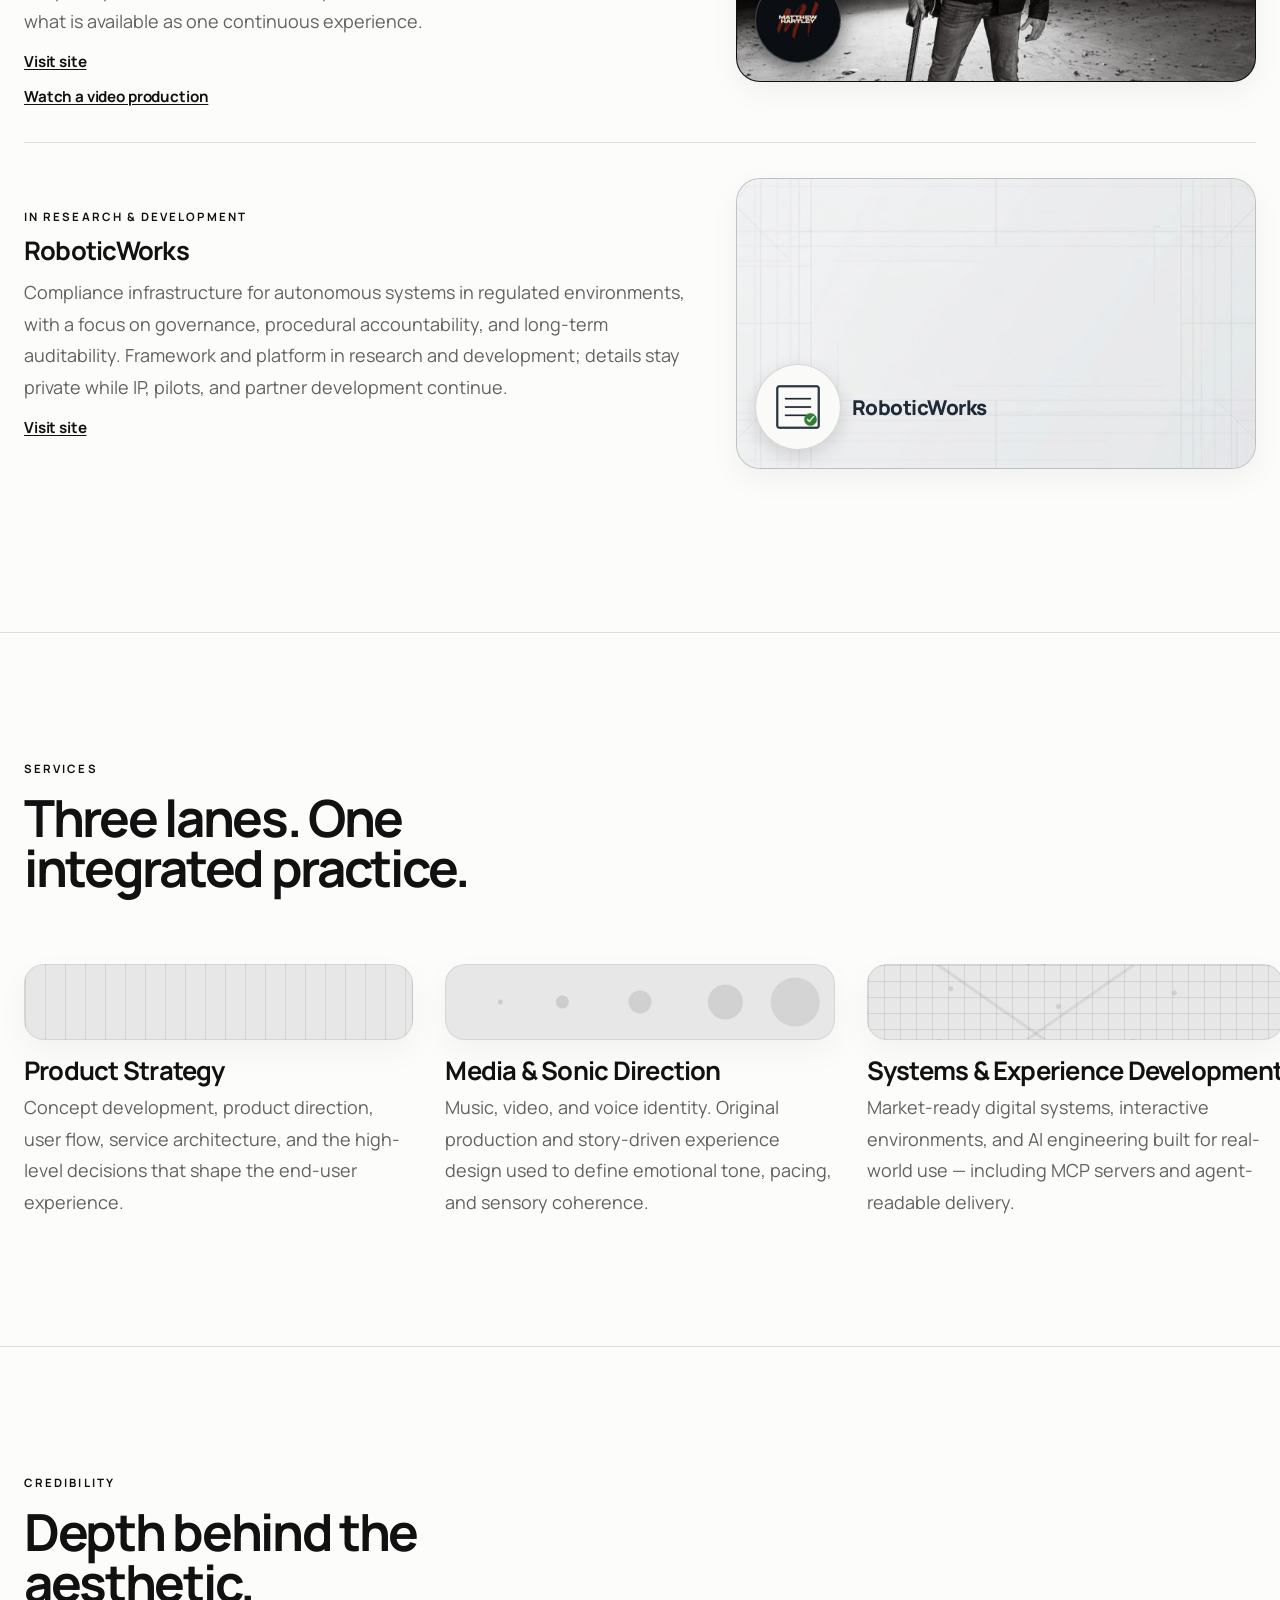
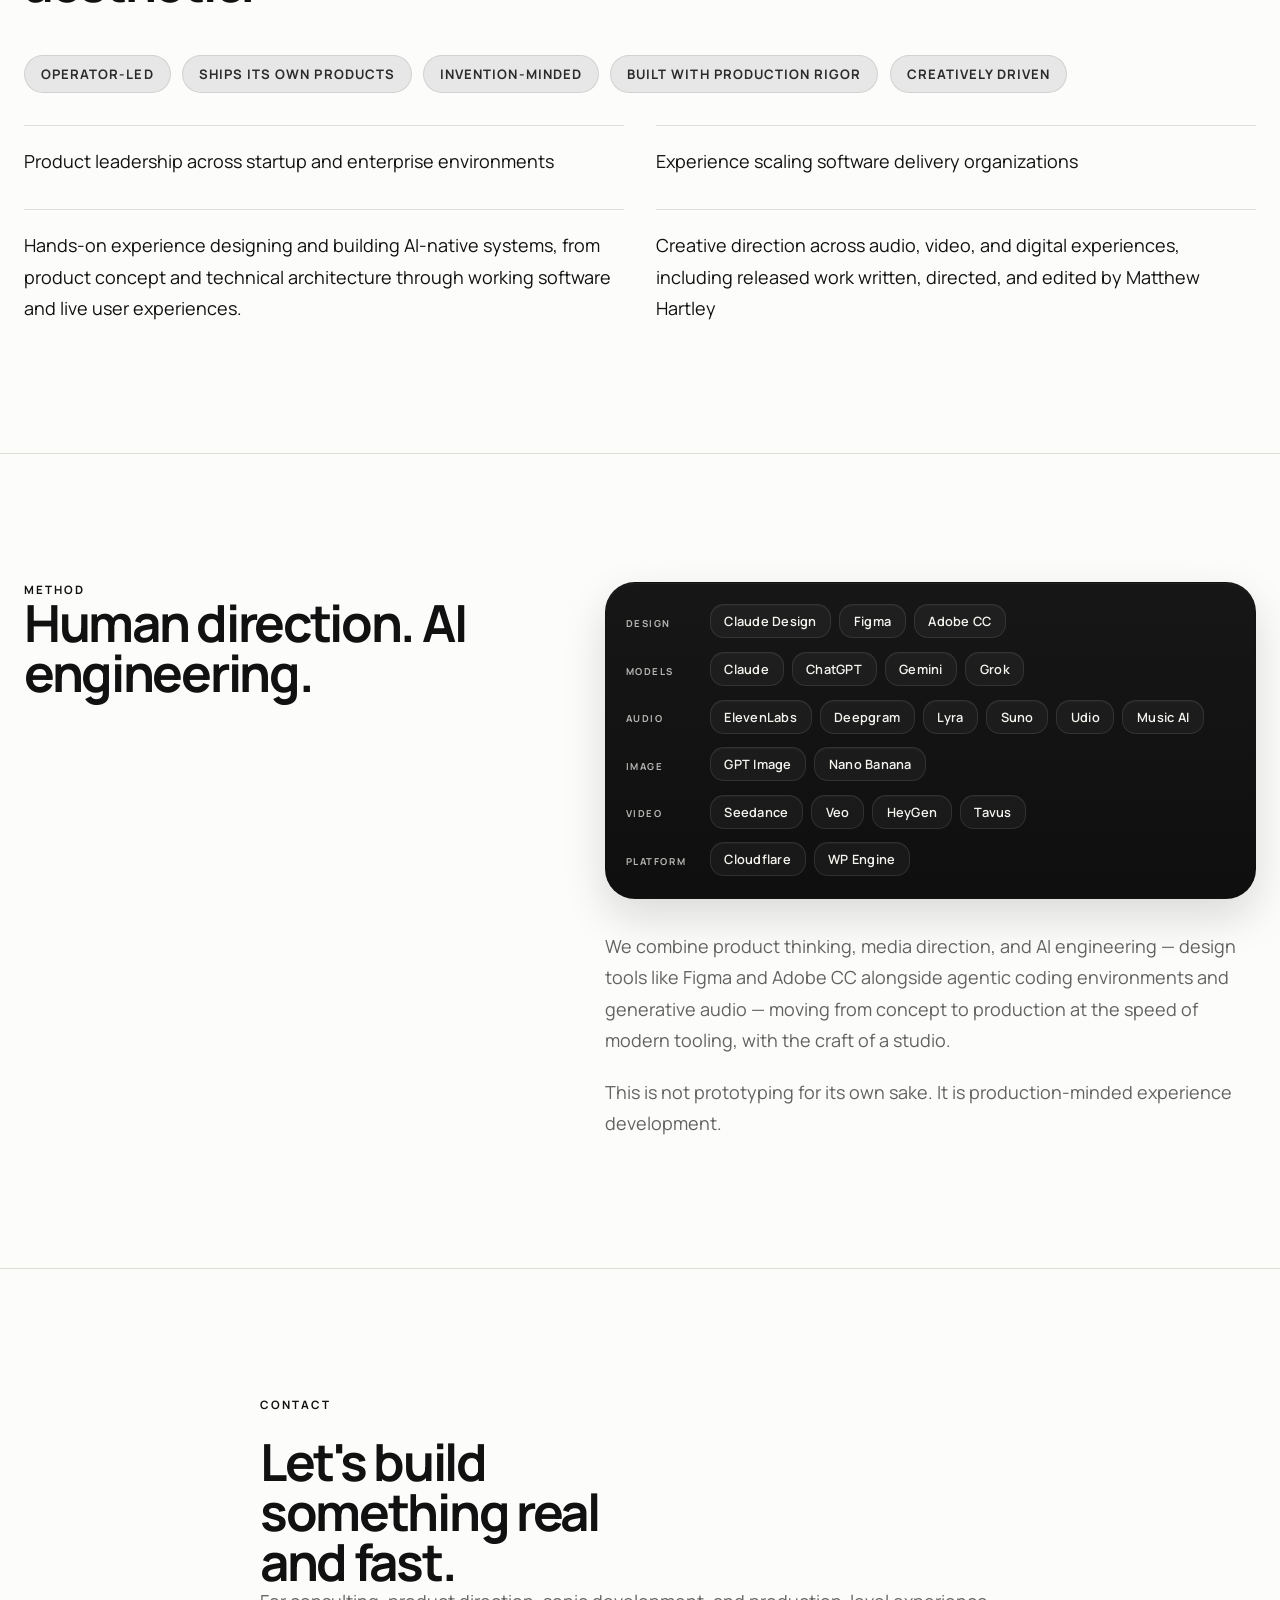
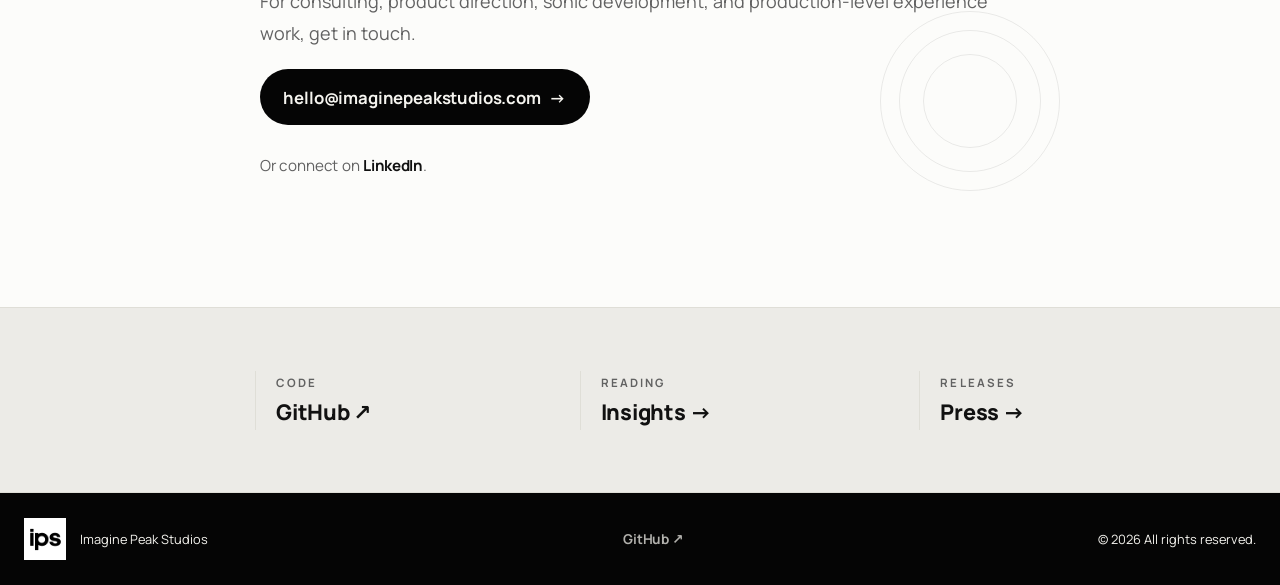
==== commit 11367ed5: "Remove stray markup from the Method panel; unify the consent banner A truncated closing tag left a l" ====
--- a/index.html
+++ b/index.html
@@ -530,7 +530,6 @@
                   <span>WP Engine</span>
                 </div>
               </div>
-            v>
             </div>
             <p>
               We combine product thinking, media direction, and AI engineering — design tools like Figma and Adobe CC alongside agentic coding environments and generative audio — moving from concept to production at the speed of modern tooling, with the craft of a studio.
@@ -608,7 +607,7 @@
     <aside
       class="consent-banner"
       id="consent-banner"
-      role="dialog"
+      role="region"
       aria-live="polite"
       aria-label="Privacy preferences"
       hidden
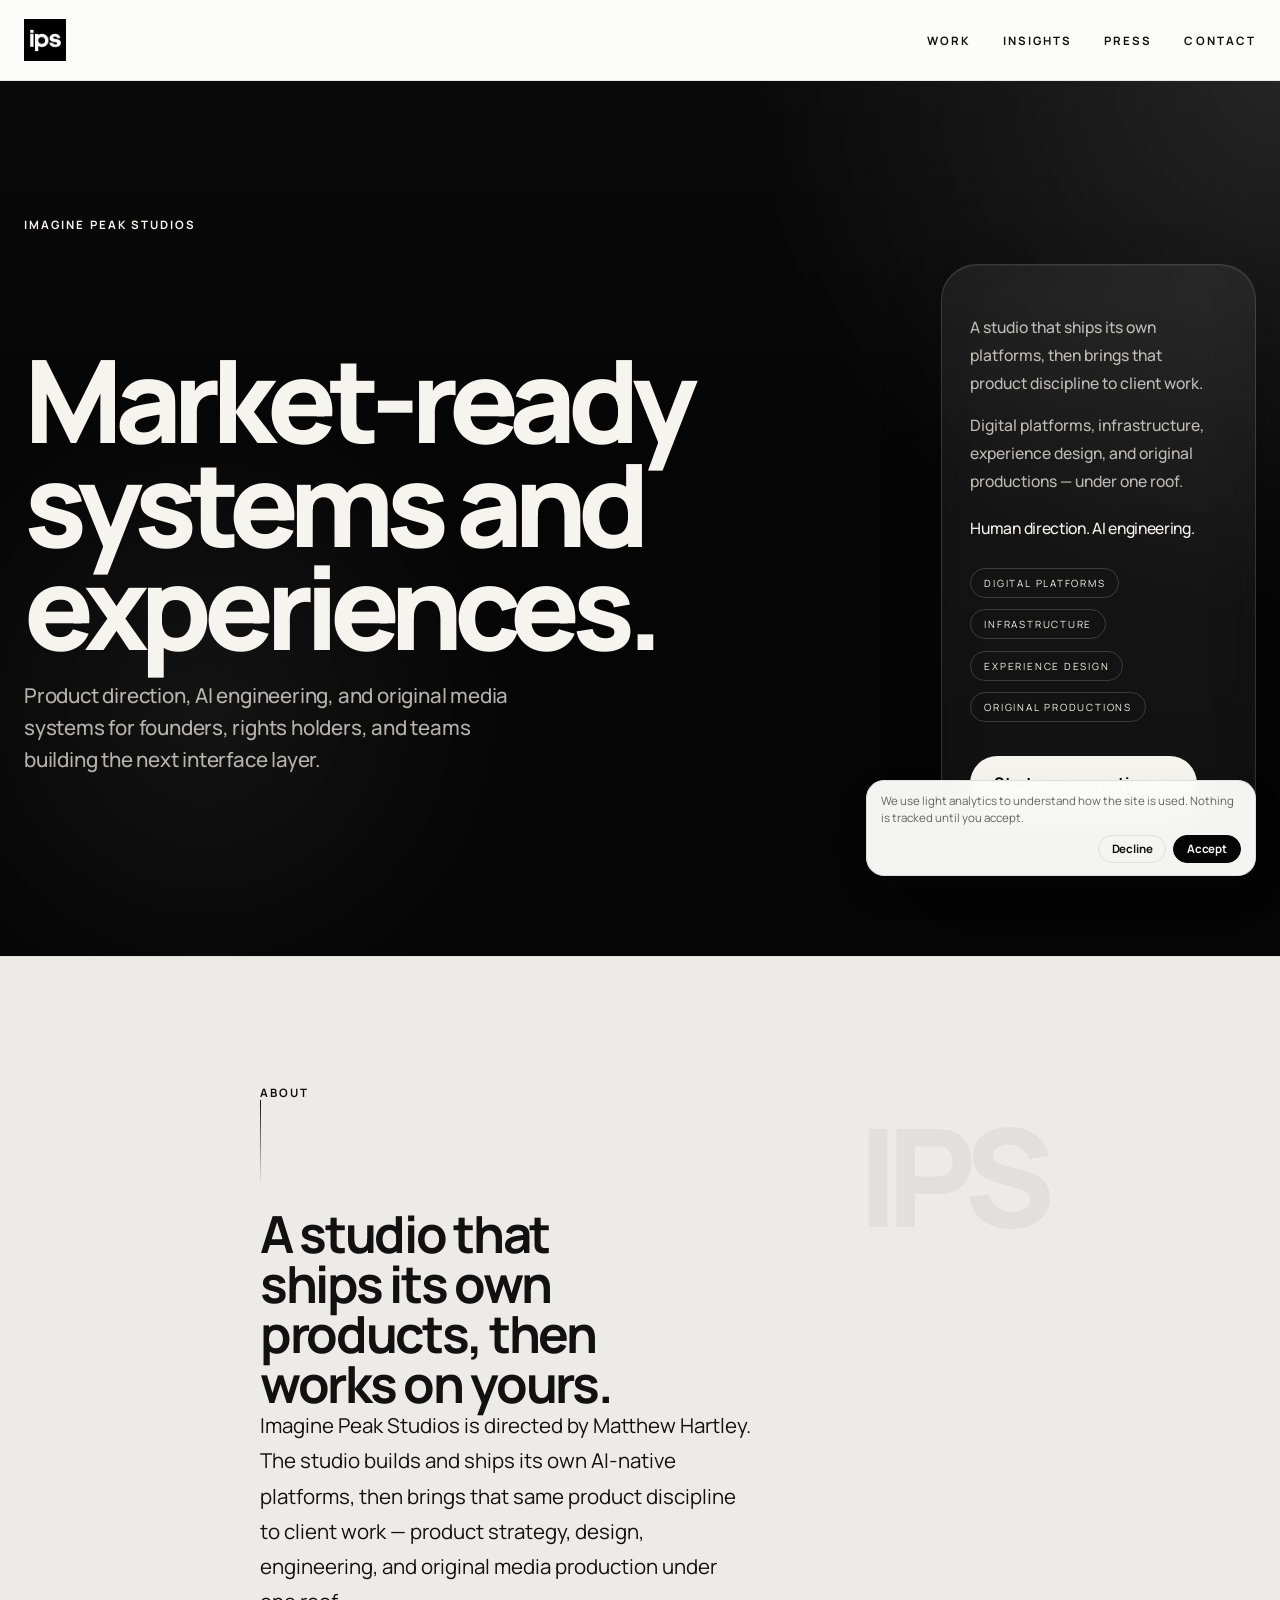
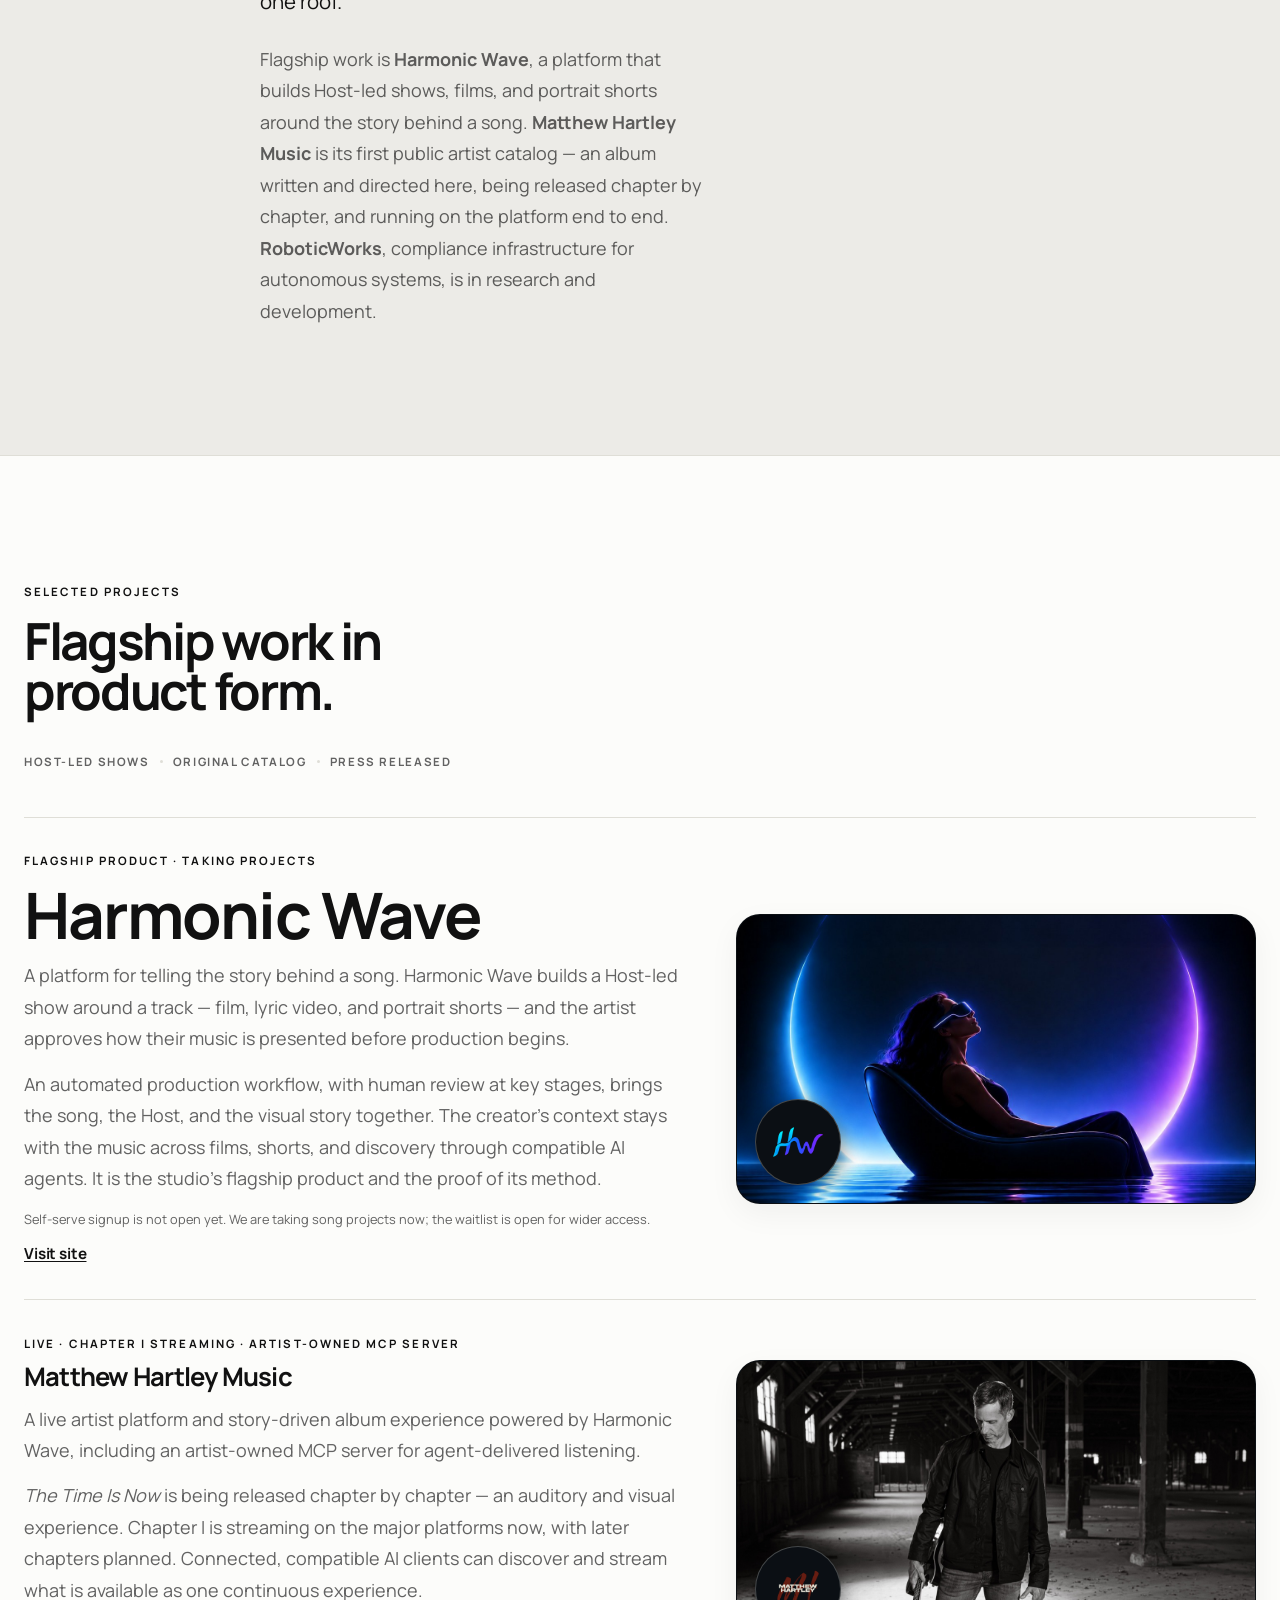
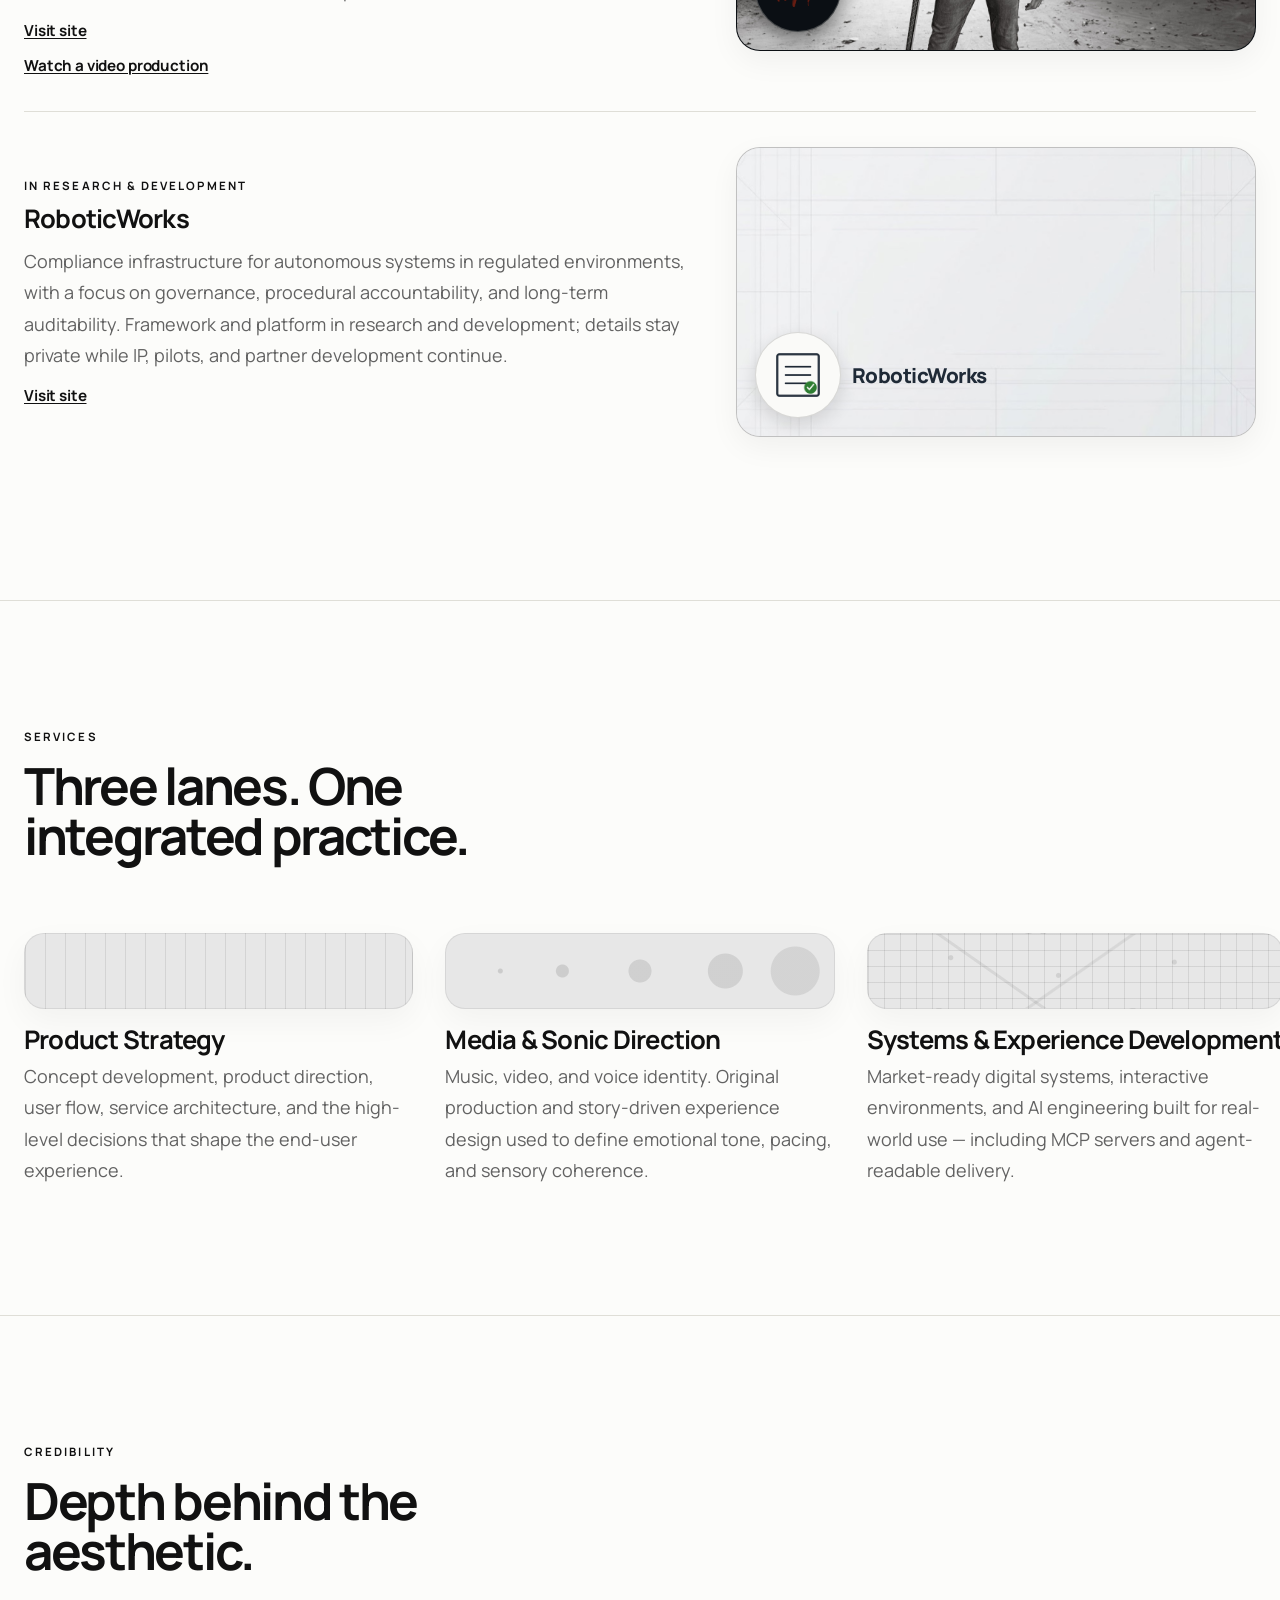
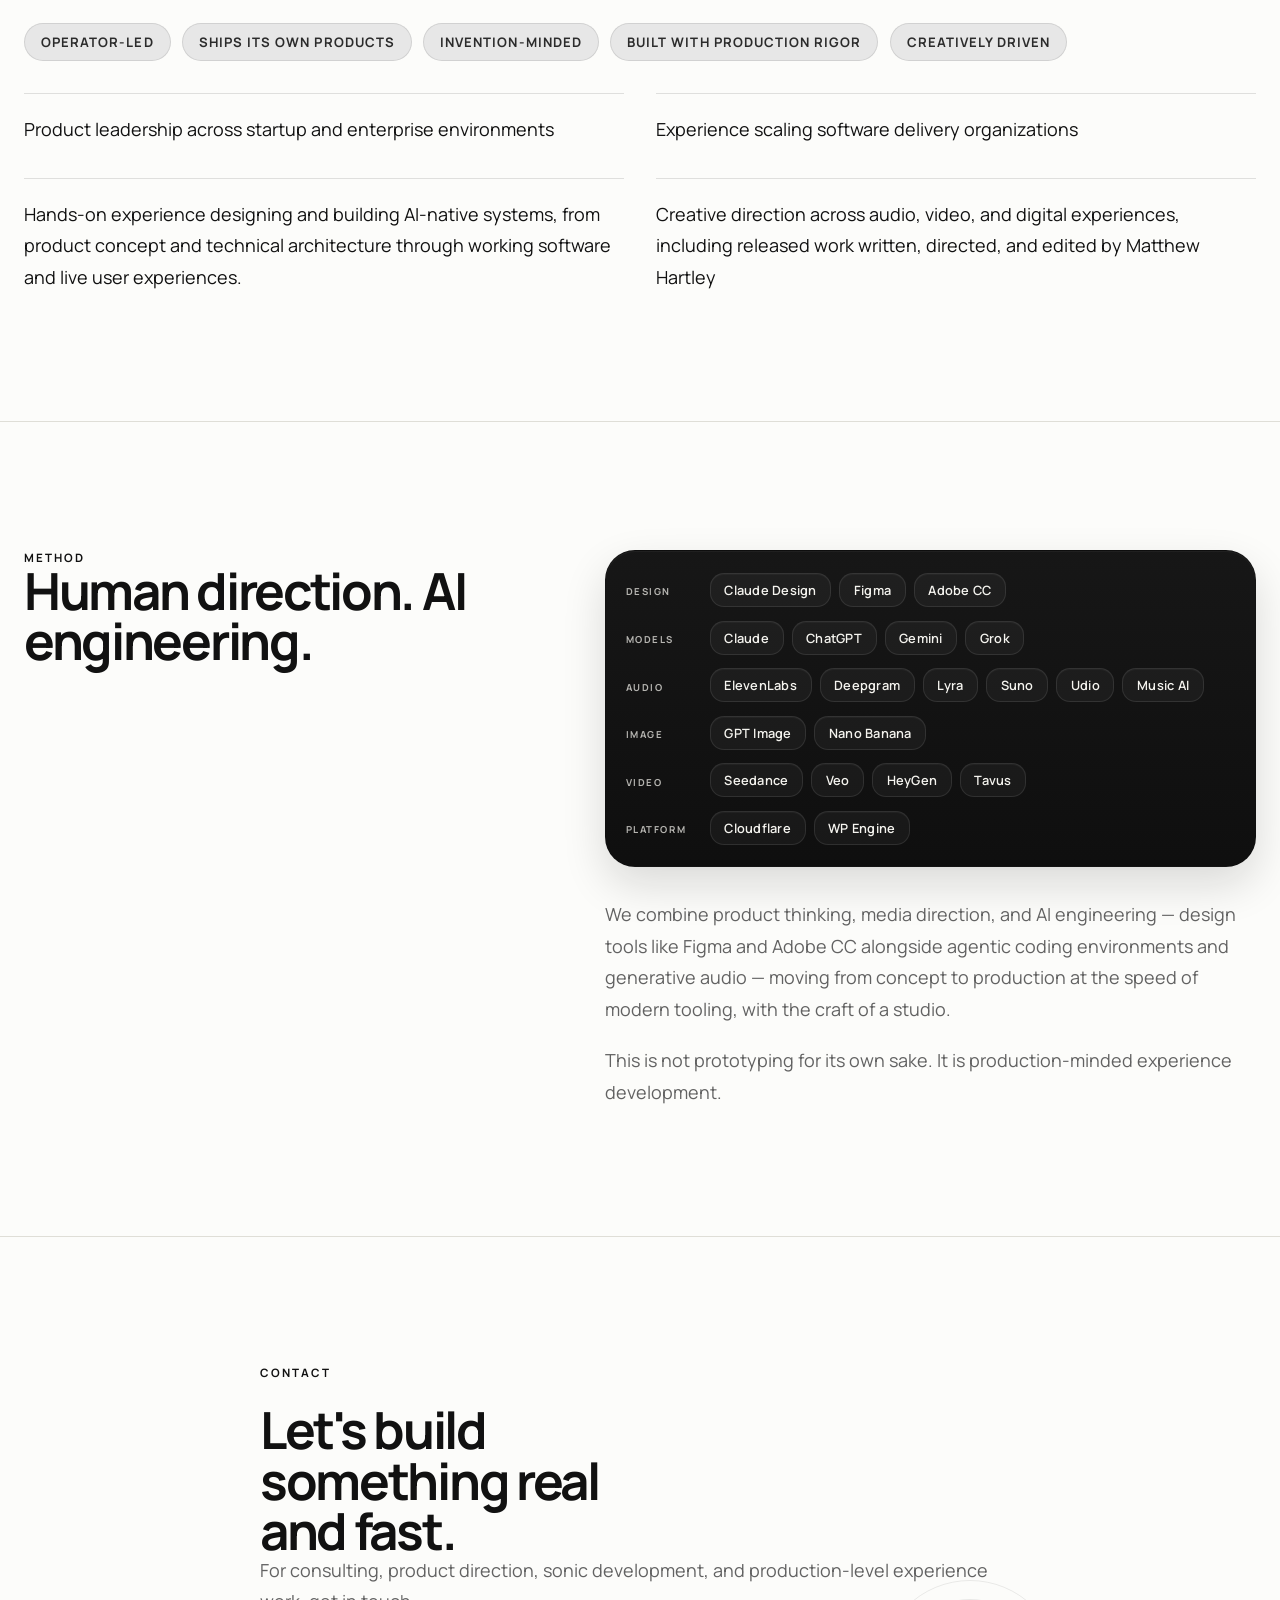
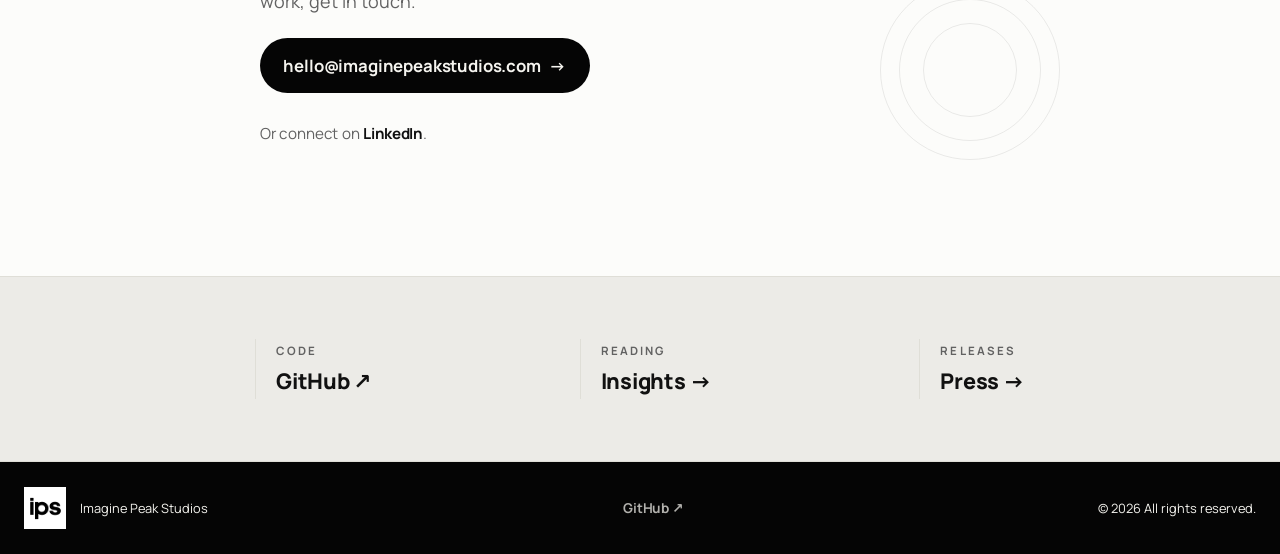
==== commit de6899eb: "Harmonic Wave card matches harmonicwave.ai: new art, mark, and description The card showed the retir" ====
--- a/index.html
+++ b/index.html
@@ -138,7 +138,7 @@
               "@type": "Organization",
               "name": "Harmonic Wave",
               "url": "https://harmonicwave.ai",
-              "description": "The studio's flagship product. A headless platform that turns a creator's catalog into structured experiences — context, storytelling, and creative intent defined once, then presented that way in compatible, connected AI clients.",
+              "description": "The studio's flagship product. A platform for telling the story behind a song: a Host-led show built around a track — film, lyric video, and portrait shorts — with the artist approving how their music is presented before production begins.",
               "founder": { "@id": "https://imaginepeakstudios.com/#matthew-hartley" }
             }
           },
@@ -250,7 +250,7 @@
             Imagine Peak Studios is directed by Matthew Hartley. The studio builds and ships its own AI-native platforms, then brings that same product discipline to client work — product strategy, design, engineering, and original media production under one roof.
           </p>
           <p class="intro-support">
-            Flagship work is <strong>Harmonic Wave</strong>, a creator-controlled platform for agent-readable music experiences. <strong>Matthew Hartley Music</strong> is its first public artist catalog — an album written and directed here, being released chapter by chapter, and running on the platform end to end. <strong>RoboticWorks</strong>, compliance infrastructure for autonomous systems, is in research and development.
+            Flagship work is <strong>Harmonic Wave</strong>, a platform that builds Host-led shows, films, and portrait shorts around the story behind a song. <strong>Matthew Hartley Music</strong> is its first public artist catalog — an album written and directed here, being released chapter by chapter, and running on the platform end to end. <strong>RoboticWorks</strong>, compliance infrastructure for autonomous systems, is in research and development.
           </p>
         </div>
       </section>
@@ -261,7 +261,7 @@
             <div class="eyebrow">Selected Projects</div>
             <h2>Flagship work in product form.</h2>
             <ul class="proof-strip">
-              <li>Public MCP server</li>
+              <li>Host-led shows</li>
               <li>Original catalog</li>
               <li>Press released</li>
             </ul>
@@ -269,7 +269,7 @@
           <div class="project-list">
             <article class="project-feature feature-primary feature-media">
               <div class="project-content">
-                <div class="project-meta">Flagship Product &middot; Waitlist Open</div>
+                <div class="project-meta">Flagship Product &middot; Taking Projects</div>
                 <h3>
                   <a
                     class="project-link"
@@ -280,13 +280,13 @@
                   >
                 </h3>
                 <p>
-                  An AI-native music platform. Harmonic Wave turns creator-approved release materials — artist bio, release notes, DSP links, visual identity — into agent-readable experiences, so artists and rights holders control how their music is presented by AI instead of leaving it to whatever answers the question.
+                  A platform for telling the story behind a song. Harmonic Wave builds a Host-led show around a track — film, lyric video, and portrait shorts — and the artist approves how their music is presented before production begins.
                 </p>
                 <p>
-                  Context, storytelling, and creative intent are defined once, then carried into compatible, connected AI clients. That works today wherever a listener connects a client that supports the Model Context Protocol, and the reach grows as more surfaces adopt it. It is the studio's flagship product and the proof of its method.
+                  An automated production workflow, with human review at key stages, brings the song, the Host, and the visual story together. The creator's context stays with the music across films, shorts, and discovery through compatible AI agents. It is the studio's flagship product and the proof of its method.
                 </p>
                 <p class="project-note">
-                  Not yet generally available. The waitlist is open and we are running early demos.
+                  Self-serve signup is not open yet. We are taking song projects now; the waitlist is open for wider access.
                 </p>
                 <a
                   class="project-visit"
@@ -299,16 +299,16 @@
               <div class="project-visual project-visual-wide project-screenshot-frame">
                 <img
                   class="project-screenshot"
-                  src="harmonic-wave-creator.jpg"
-                  alt="A music producer at a keyboard in a darkened studio, wrapped in ribbons of light — the Harmonic Wave header image."
-                  width="1400"
-                  height="781"
+                  src="harmonic-wave-theme-cover.jpg"
+                  alt="A woman wearing a glowing visor reclines in a chair on still water beneath a ring of blue and violet light — the Harmonic Wave header image."
+                  width="1254"
+                  height="700"
                   loading="lazy"
                   decoding="async"
                 />
                 <span class="project-visual-bug project-visual-bug-mark">
                   <img
-                    src="harmonic_wave_logo.png"
+                    src="harmonic-wave-logo.png"
                     alt=""
                     width="800"
                     height="375"
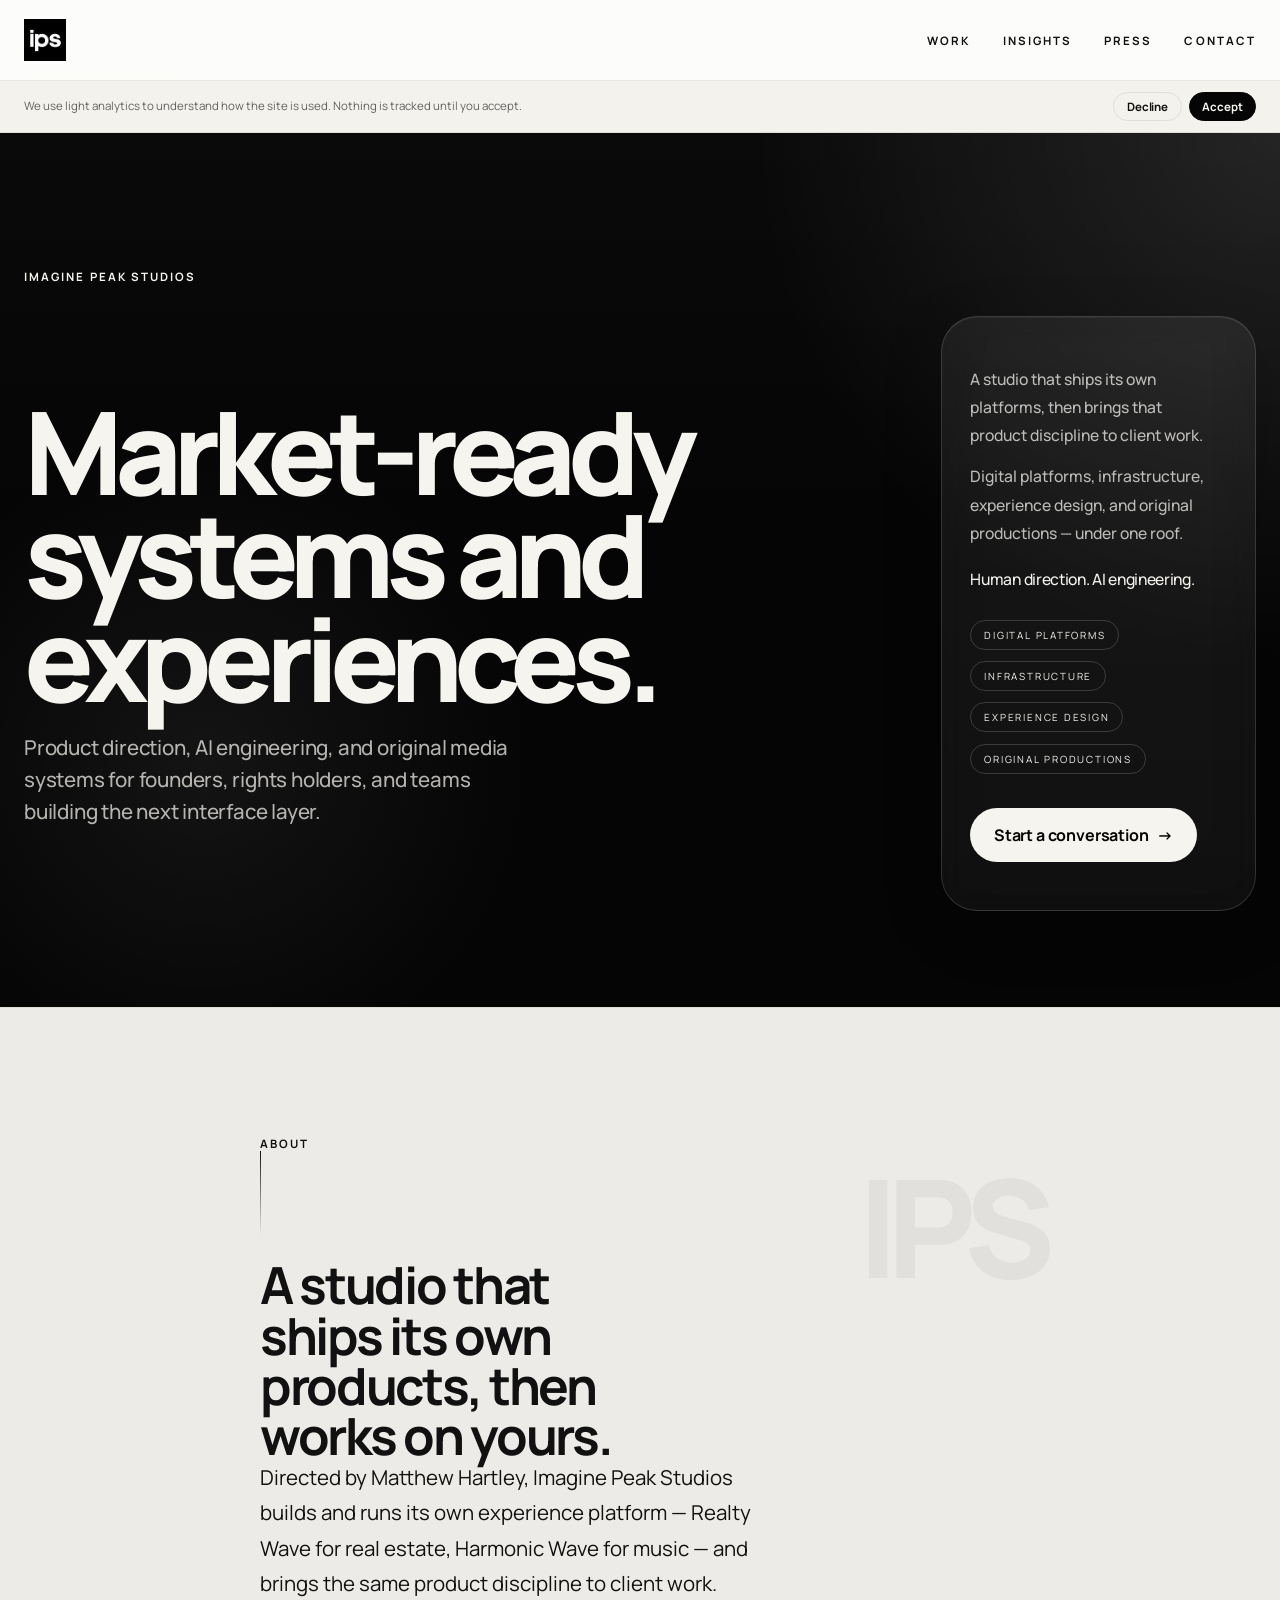
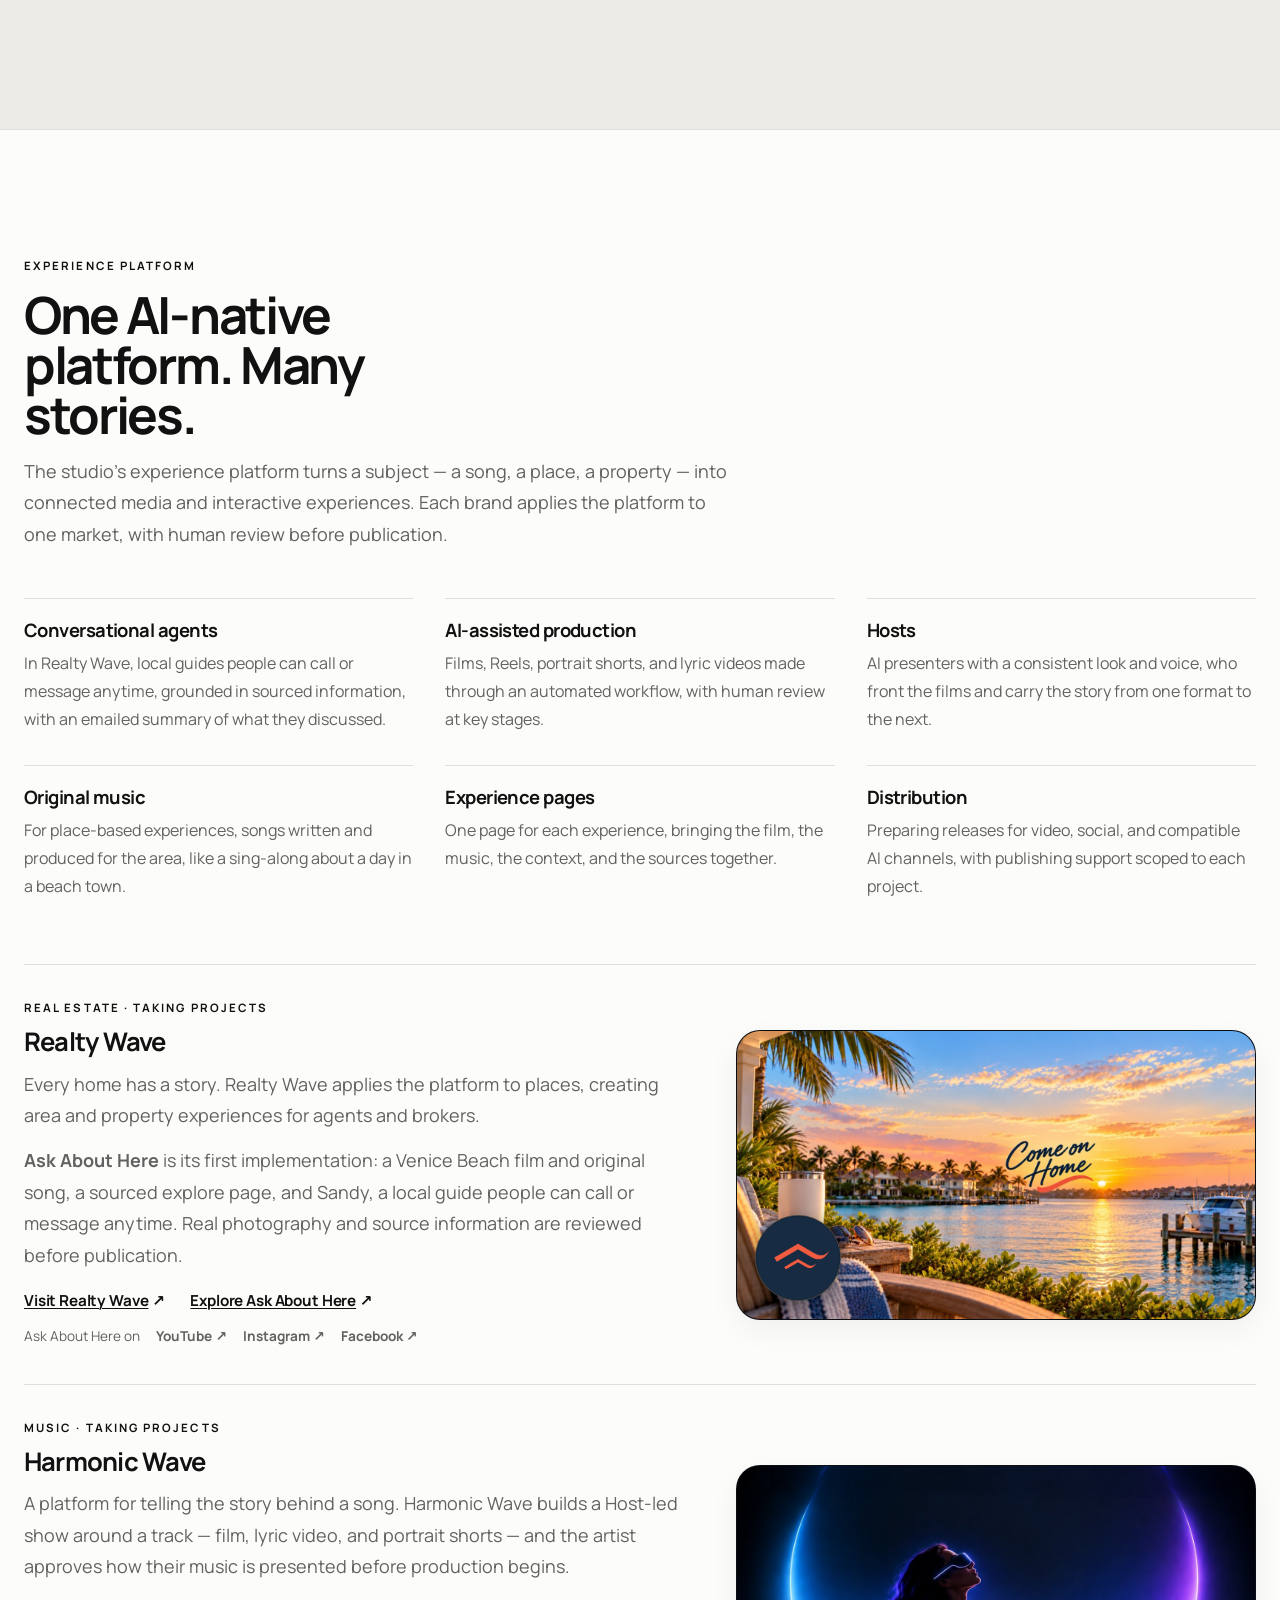
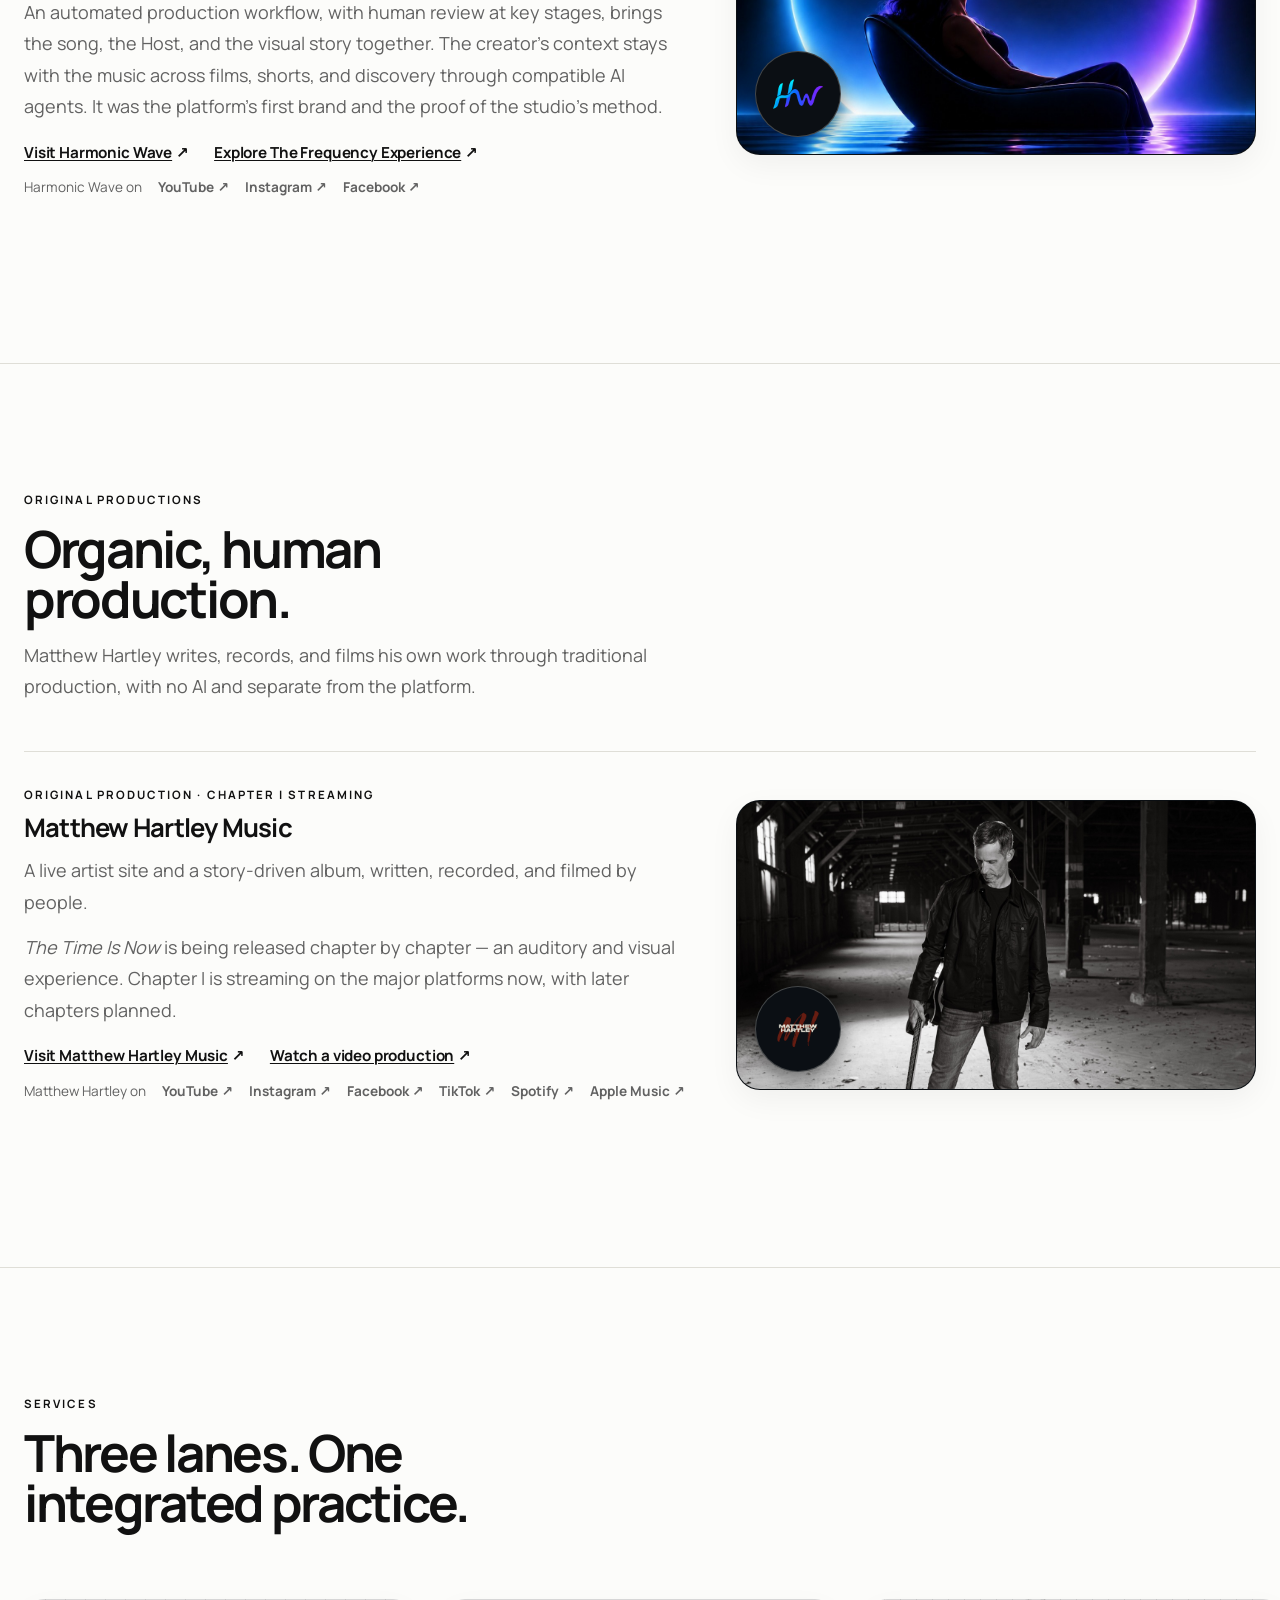
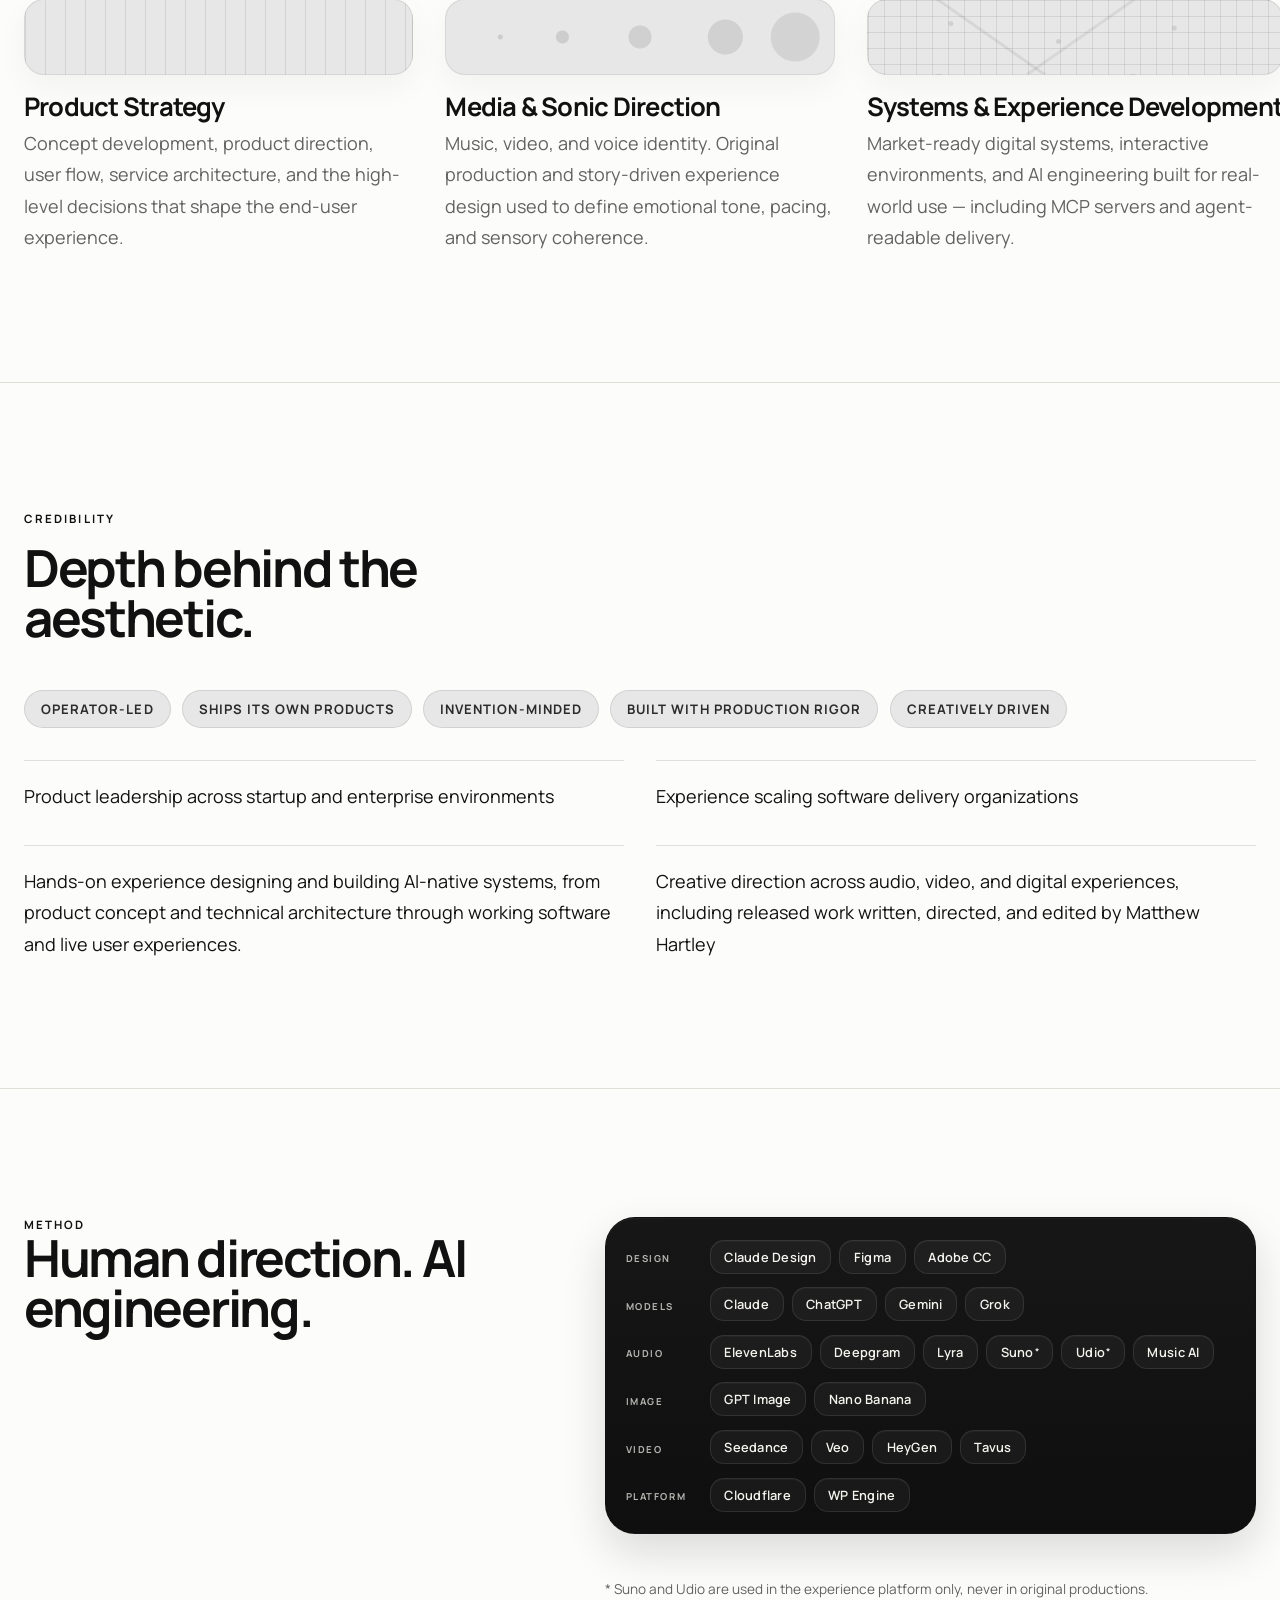
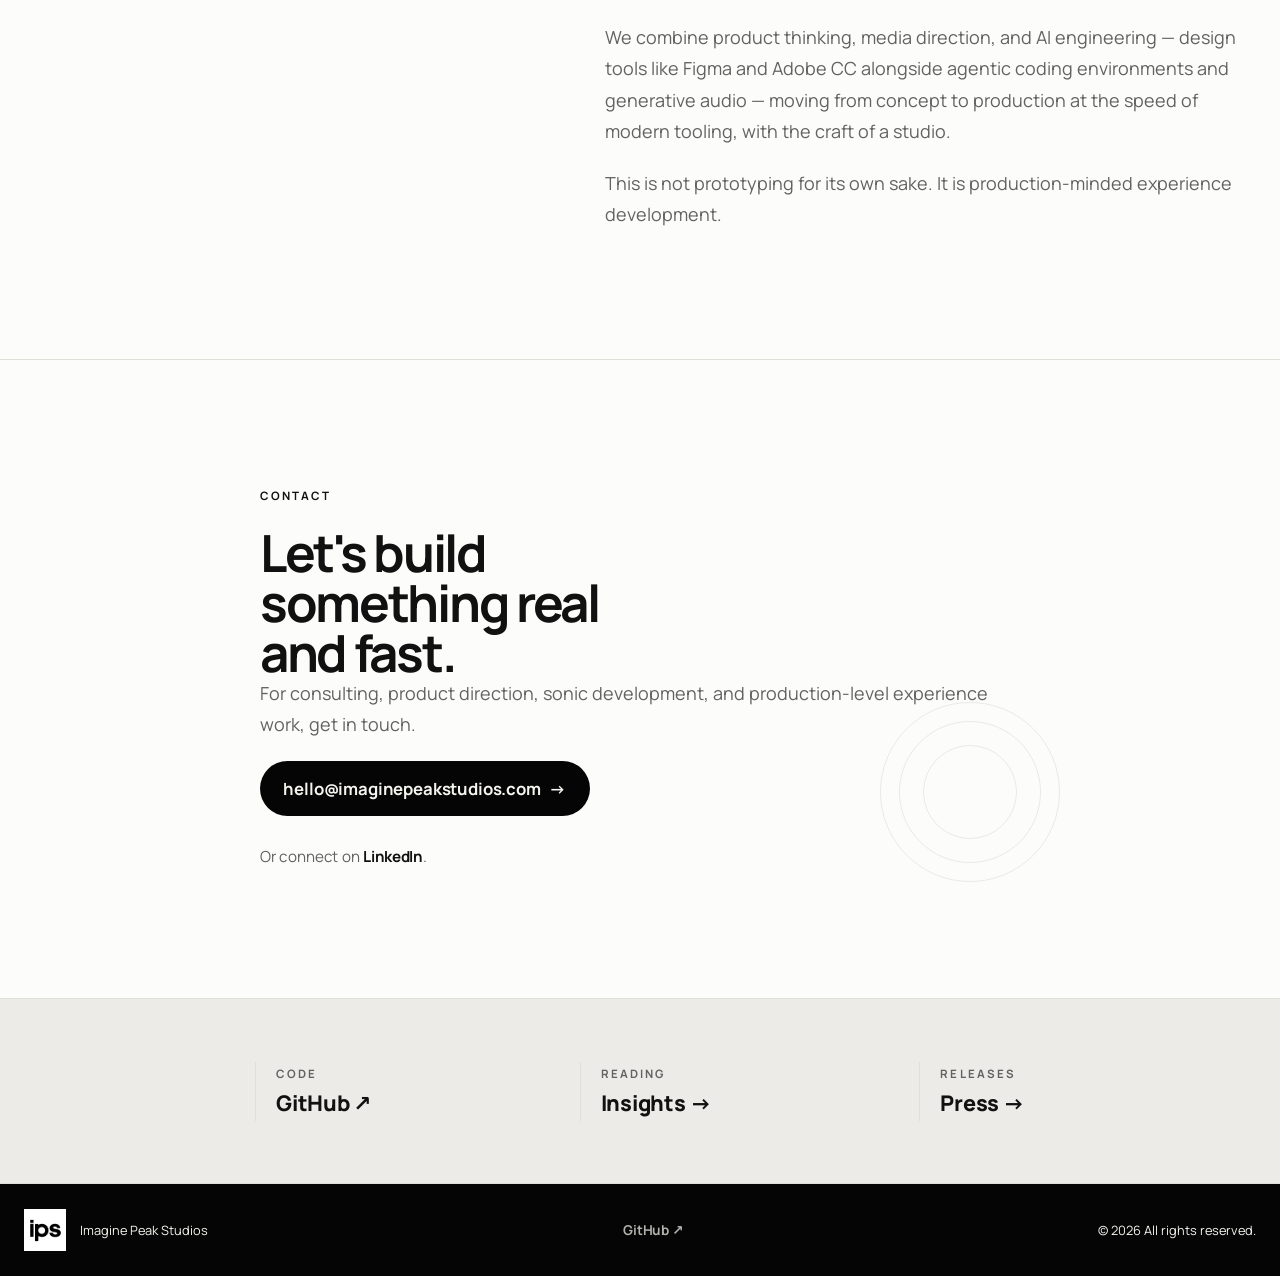
==== commit a5598b10: "Homepage: reposition around the experience platform - Experience Platform section: one AI-native pla" ====
--- a/index.html
+++ b/index.html
@@ -10,7 +10,7 @@
     />
     <meta
       name="keywords"
-      content="Imagine Peak Studios, product strategy, AI engineering, experience design, original productions, consulting, Matthew Hartley, Harmonic Wave"
+      content="Imagine Peak Studios, product strategy, AI engineering, experience design, original productions, consulting, Matthew Hartley, Harmonic Wave, Realty Wave"
     />
     <meta name="author" content="Imagine Peak Studios" />
     <meta name="robots" content="index, follow" />
@@ -94,10 +94,12 @@
         "founder": { "@id": "https://imaginepeakstudios.com/#matthew-hartley" },
         "email": "hello@imaginepeakstudios.com",
         "sameAs": [
-          "https://harmonicwave.ai",
-          "https://matthewhartleymusic.com",
           "https://github.com/imaginepeakstudios",
           "https://www.linkedin.com/in/matthew-w-hartley/"
+        ],
+        "subOrganization": [
+          { "@type": "Organization", "name": "Realty Wave", "url": "https://realtywave.ai/" },
+          { "@type": "Organization", "name": "Harmonic Wave", "url": "https://harmonicwave.ai" }
         ]
       }
     </script>
@@ -120,8 +122,7 @@
         "url": "https://imaginepeakstudios.com/",
         "sameAs": [
           "https://www.linkedin.com/in/matthew-w-hartley/",
-          "https://matthewhartleymusic.com",
-          "https://harmonicwave.ai"
+          "https://matthewhartleymusic.com"
         ]
       }
     </script>
@@ -129,39 +130,62 @@
       {
         "@context": "https://schema.org",
         "@type": "ItemList",
-        "name": "Selected Projects — Imagine Peak Studios",
+        "name": "Projects — Imagine Peak Studios",
         "itemListElement": [
           {
             "@type": "ListItem",
             "position": 1,
             "item": {
               "@type": "Organization",
-              "name": "Harmonic Wave",
-              "url": "https://harmonicwave.ai",
-              "description": "The studio's flagship product. A platform for telling the story behind a song: a Host-led show built around a track — film, lyric video, and portrait shorts — with the artist approving how their music is presented before production begins.",
-              "founder": { "@id": "https://imaginepeakstudios.com/#matthew-hartley" }
+              "name": "Realty Wave",
+              "url": "https://realtywave.ai/",
+              "description": "The real estate brand of the studio's experience platform. Area and property experiences for agents and brokers: films and Reels, original music, explore pages, and local guides.",
+              "parentOrganization": { "@id": "https://imaginepeakstudios.com/#organization" },
+              "subjectOf": {
+                "@type": "WebSite",
+                "name": "Ask About Here",
+                "url": "https://askabouthere.com/venice",
+                "sameAs": [
+                  "https://www.youtube.com/@AskAboutHere",
+                  "https://www.instagram.com/askabout_here/",
+                  "https://www.facebook.com/AskAboutHere/"
+                ]
+              }
             }
           },
           {
             "@type": "ListItem",
             "position": 2,
             "item": {
-              "@type": "MusicGroup",
-              "name": "Matthew Hartley Music",
-              "url": "https://matthewhartleymusic.com",
-              "description": "The studio's original production. The Time Is Now is a story-driven album being released chapter by chapter. Chapter I is available on the major streaming platforms and presented through Harmonic Wave as an artist-owned MCP server; later chapters are planned.",
-              "member": { "@id": "https://imaginepeakstudios.com/#matthew-hartley" }
+              "@type": "Organization",
+              "name": "Harmonic Wave",
+              "url": "https://harmonicwave.ai",
+              "sameAs": [
+                "https://www.youtube.com/@HarmonicWaveMedia",
+                "https://www.instagram.com/harmonicwavemedia/",
+                "https://www.facebook.com/HarmonicWaveMedia/"
+              ],
+              "description": "The music brand of the studio's experience platform. Telling the story behind a song: a Host-led show built around a track — film, lyric video, and portrait shorts — with the artist approving how their music is presented before production begins.",
+              "parentOrganization": { "@id": "https://imaginepeakstudios.com/#organization" }
             }
           },
           {
             "@type": "ListItem",
             "position": 3,
             "item": {
-              "@type": "Organization",
-              "name": "RoboticWorks",
-              "url": "https://roboticworks.ai",
-              "description": "In research and development. Compliance infrastructure for autonomous systems in regulated environments, with a focus on governance, procedural accountability, and long-term auditability.",
-              "founder": { "@id": "https://imaginepeakstudios.com/#matthew-hartley" }
+              "@type": "MusicGroup",
+              "name": "Matthew Hartley Music",
+              "url": "https://matthewhartleymusic.com",
+              "sameAs": [
+                "https://www.youtube.com/@matthewhartleymusic",
+                "https://www.instagram.com/matthewhartleymusic",
+                "https://www.facebook.com/matthewhartleymusic",
+                "https://www.tiktok.com/@matthewhartleymusic",
+                "https://open.spotify.com/artist/6xGolG7hG3uHKOEweDXqxb",
+                "https://music.apple.com/us/artist/matthew-hartley/1765289743"
+              ],
+              "description": "The studio's original production, separate from its experience platform: organic, human music and film, made through traditional production, without AI. The Time Is Now is a story-driven album being released chapter by chapter. Chapter I is available on the major streaming platforms; later chapters are planned.",
+              "member": { "@id": "https://imaginepeakstudios.com/#matthew-hartley" }
             }
           }
         ]
@@ -247,10 +271,7 @@
             A studio that ships its own products, then works on yours.
           </h2>
           <p class="intro-lead">
-            Imagine Peak Studios is directed by Matthew Hartley. The studio builds and ships its own AI-native platforms, then brings that same product discipline to client work — product strategy, design, engineering, and original media production under one roof.
-          </p>
-          <p class="intro-support">
-            Flagship work is <strong>Harmonic Wave</strong>, a platform that builds Host-led shows, films, and portrait shorts around the story behind a song. <strong>Matthew Hartley Music</strong> is its first public artist catalog — an album written and directed here, being released chapter by chapter, and running on the platform end to end. <strong>RoboticWorks</strong>, compliance infrastructure for autonomous systems, is in research and development.
+            Directed by Matthew Hartley, Imagine Peak Studios builds and runs its own experience platform — Realty Wave for real estate, Harmonic Wave for music — and brings the same product discipline to client work.
           </p>
         </div>
       </section>
@@ -258,18 +279,93 @@
       <section class="section projects ambient-section reveal-section" id="projects">
         <div class="shell">
           <div class="section-head">
-            <div class="eyebrow">Selected Projects</div>
-            <h2>Flagship work in product form.</h2>
-            <ul class="proof-strip">
-              <li>Host-led shows</li>
-              <li>Original catalog</li>
-              <li>Press released</li>
-            </ul>
+            <div class="eyebrow">Experience Platform</div>
+            <h2>One AI-native platform. Many stories.</h2>
+            <p class="platform-lede">
+              The studio's experience platform turns a subject — a song, a place, a property — into connected media and interactive experiences. Each brand applies the platform to one market, with human review before publication.
+            </p>
+          </div>
+          <div class="platform-grid">
+            <div class="platform-item">
+              <h3>Conversational agents</h3>
+              <p>In Realty Wave, local guides people can call or message anytime, grounded in sourced information, with an emailed summary of what they discussed.</p>
+            </div>
+            <div class="platform-item">
+              <h3>AI-assisted production</h3>
+              <p>Films, Reels, portrait shorts, and lyric videos made through an automated workflow, with human review at key stages.</p>
+            </div>
+            <div class="platform-item">
+              <h3>Hosts</h3>
+              <p>AI presenters with a consistent look and voice, who front the films and carry the story from one format to the next.</p>
+            </div>
+            <div class="platform-item">
+              <h3>Original music</h3>
+              <p>For place-based experiences, songs written and produced for the area, like a sing-along about a day in a beach town.</p>
+            </div>
+            <div class="platform-item">
+              <h3>Experience pages</h3>
+              <p>One page for each experience, bringing the film, the music, the context, and the sources together.</p>
+            </div>
+            <div class="platform-item">
+              <h3>Distribution</h3>
+              <p>Preparing releases for video, social, and compatible AI channels, with publishing support scoped to each project.</p>
+            </div>
           </div>
           <div class="project-list">
-            <article class="project-feature feature-primary feature-media">
+            <article class="project-feature feature-media">
               <div class="project-content">
-                <div class="project-meta">Flagship Product &middot; Taking Projects</div>
+                <div class="project-meta">Real Estate &middot; Taking Projects</div>
+                <h3>
+                  <a
+                    class="project-link"
+                    href="https://realtywave.ai"
+                    target="_blank"
+                    rel="noopener noreferrer"
+                    >Realty Wave</a
+                  >
+                </h3>
+                <p>
+                  Every home has a story. Realty Wave applies the platform to places, creating area and property experiences for agents and brokers.
+                </p>
+                <p>
+                  <strong>Ask About Here</strong> is its first implementation: a Venice Beach film and original song, a sourced explore page, and Sandy, a local guide people can call or message anytime. Real photography and source information are reviewed before publication.
+                </p>
+                <div class="project-links">
+                  <a class="project-visit" href="https://realtywave.ai" target="_blank" rel="noopener noreferrer">Visit Realty Wave<span class="arrow-glyph" aria-hidden="true">↗&#xFE0E;</span></a>
+                  <a class="project-visit" href="https://askabouthere.com/venice" target="_blank" rel="noopener noreferrer">Explore Ask About Here<span class="arrow-glyph" aria-hidden="true">↗&#xFE0E;</span></a>
+                </div>
+                <p class="project-socials">
+                  <span>Ask About Here on</span>
+                  <a class="project-social" href="https://www.youtube.com/@AskAboutHere" target="_blank" rel="noopener noreferrer">YouTube<span class="arrow-glyph" aria-hidden="true">↗&#xFE0E;</span></a>
+                  <a class="project-social" href="https://www.instagram.com/askabout_here/" target="_blank" rel="noopener noreferrer">Instagram<span class="arrow-glyph" aria-hidden="true">↗&#xFE0E;</span></a>
+                  <a class="project-social" href="https://www.facebook.com/AskAboutHere/" target="_blank" rel="noopener noreferrer">Facebook<span class="arrow-glyph" aria-hidden="true">↗&#xFE0E;</span></a>
+                </p>
+              </div>
+              <div class="project-visual project-visual-wide project-screenshot-frame">
+                <img
+                  class="project-screenshot"
+                  src="realty-wave-cover.jpg"
+                  alt="A waterfront porch at sunset over palms, homes, and a moored boat, with Come on Home in handwritten lettering — the Realty Wave header image."
+                  width="1400"
+                  height="781"
+                  loading="lazy"
+                  decoding="async"
+                />
+                <span class="project-visual-bug project-visual-bug-disc">
+                  <img
+                    src="realty-wave-icon.png"
+                    alt=""
+                    width="256"
+                    height="256"
+                    loading="lazy"
+                    decoding="async"
+                  />
+                </span>
+              </div>
+            </article>
+            <article class="project-feature feature-media">
+              <div class="project-content">
+                <div class="project-meta">Music &middot; Taking Projects</div>
                 <h3>
                   <a
                     class="project-link"
@@ -283,18 +379,18 @@
                   A platform for telling the story behind a song. Harmonic Wave builds a Host-led show around a track — film, lyric video, and portrait shorts — and the artist approves how their music is presented before production begins.
                 </p>
                 <p>
-                  An automated production workflow, with human review at key stages, brings the song, the Host, and the visual story together. The creator's context stays with the music across films, shorts, and discovery through compatible AI agents. It is the studio's flagship product and the proof of its method.
-                </p>
-                <p class="project-note">
-                  Self-serve signup is not open yet. We are taking song projects now; the waitlist is open for wider access.
-                </p>
-                <a
-                  class="project-visit"
-                  href="https://harmonicwave.ai"
-                  target="_blank"
-                  rel="noopener noreferrer"
-                  >Visit site</a
-                >
+                  An automated production workflow, with human review at key stages, brings the song, the Host, and the visual story together. The creator's context stays with the music across films, shorts, and discovery through compatible AI agents. It was the platform's first brand and the proof of the studio's method.
+                </p>
+                <div class="project-links">
+                  <a class="project-visit" href="https://harmonicwave.ai" target="_blank" rel="noopener noreferrer">Visit Harmonic Wave<span class="arrow-glyph" aria-hidden="true">↗&#xFE0E;</span></a>
+                  <a class="project-visit" href="https://harmonicwave.ai/p/1f3996b1fe4916f0dbbde4d1fe1c87e2" target="_blank" rel="noopener noreferrer">Explore The Frequency Experience<span class="arrow-glyph" aria-hidden="true">↗&#xFE0E;</span></a>
+                </div>
+                <p class="project-socials">
+                  <span>Harmonic Wave on</span>
+                  <a class="project-social" href="https://www.youtube.com/@HarmonicWaveMedia" target="_blank" rel="noopener noreferrer">YouTube<span class="arrow-glyph" aria-hidden="true">↗&#xFE0E;</span></a>
+                  <a class="project-social" href="https://www.instagram.com/harmonicwavemedia/" target="_blank" rel="noopener noreferrer">Instagram<span class="arrow-glyph" aria-hidden="true">↗&#xFE0E;</span></a>
+                  <a class="project-social" href="https://www.facebook.com/HarmonicWaveMedia/" target="_blank" rel="noopener noreferrer">Facebook<span class="arrow-glyph" aria-hidden="true">↗&#xFE0E;</span></a>
+                </p>
               </div>
               <div class="project-visual project-visual-wide project-screenshot-frame">
                 <img
@@ -318,9 +414,23 @@
                 </span>
               </div>
             </article>
+          </div>
+        </div>
+      </section>
+
+      <section class="section productions ambient-section reveal-section" id="productions">
+        <div class="shell">
+          <div class="section-head">
+            <div class="eyebrow">Original Productions</div>
+            <h2>Organic, human production.</h2>
+            <p class="platform-lede">
+              Matthew Hartley writes, records, and films his own work through traditional production, with no AI and separate from the platform.
+            </p>
+          </div>
+          <div class="project-list">
             <article class="project-feature feature-media">
               <div class="project-content">
-                <div class="project-meta">Live &middot; Chapter I Streaming &middot; Artist-owned MCP Server</div>
+                <div class="project-meta">Original Production &middot; Chapter I Streaming</div>
                 <h3>
                   <a
                     class="project-link"
@@ -331,25 +441,24 @@
                   >
                 </h3>
                 <p>
-                  A live artist platform and story-driven album experience powered by Harmonic Wave, including an artist-owned MCP server for agent-delivered listening.
+                  A live artist site and a story-driven album, written, recorded, and filmed by people.
                 </p>
                 <p>
-                  <em>The Time Is Now</em> is being released chapter by chapter — an auditory and visual experience. Chapter I is streaming on the major platforms now, with later chapters planned. Connected, compatible AI clients can discover and stream what is available as one continuous experience.
-                </p>
-                <a
-                  class="project-visit"
-                  href="https://matthewhartleymusic.com"
-                  target="_blank"
-                  rel="noopener noreferrer"
-                  >Visit site</a
-                >
-                <a
-                  class="project-visit"
-                  href="https://youtu.be/WBoha8kb2BI?si=I9mMfA_Ar834rOj_"
-                  target="_blank"
-                  rel="noopener noreferrer"
-                  >Watch a video production</a
-                >
+                  <em>The Time Is Now</em> is being released chapter by chapter — an auditory and visual experience. Chapter I is streaming on the major platforms now, with later chapters planned.
+                </p>
+                <div class="project-links">
+                  <a class="project-visit" href="https://matthewhartleymusic.com" target="_blank" rel="noopener noreferrer">Visit Matthew Hartley Music<span class="arrow-glyph" aria-hidden="true">↗&#xFE0E;</span></a>
+                  <a class="project-visit" href="https://youtu.be/WBoha8kb2BI?si=I9mMfA_Ar834rOj_" target="_blank" rel="noopener noreferrer">Watch a video production<span class="arrow-glyph" aria-hidden="true">↗&#xFE0E;</span></a>
+                </div>
+                <p class="project-socials">
+                  <span>Matthew Hartley on</span>
+                  <a class="project-social" href="https://www.youtube.com/@matthewhartleymusic" target="_blank" rel="noopener noreferrer">YouTube<span class="arrow-glyph" aria-hidden="true">↗&#xFE0E;</span></a>
+                  <a class="project-social" href="https://www.instagram.com/matthewhartleymusic" target="_blank" rel="noopener noreferrer">Instagram<span class="arrow-glyph" aria-hidden="true">↗&#xFE0E;</span></a>
+                  <a class="project-social" href="https://www.facebook.com/matthewhartleymusic" target="_blank" rel="noopener noreferrer">Facebook<span class="arrow-glyph" aria-hidden="true">↗&#xFE0E;</span></a>
+                  <a class="project-social" href="https://www.tiktok.com/@matthewhartleymusic" target="_blank" rel="noopener noreferrer">TikTok<span class="arrow-glyph" aria-hidden="true">↗&#xFE0E;</span></a>
+                  <a class="project-social" href="https://open.spotify.com/artist/6xGolG7hG3uHKOEweDXqxb" target="_blank" rel="noopener noreferrer">Spotify<span class="arrow-glyph" aria-hidden="true">↗&#xFE0E;</span></a>
+                  <a class="project-social" href="https://music.apple.com/us/artist/matthew-hartley/1765289743" target="_blank" rel="noopener noreferrer">Apple Music<span class="arrow-glyph" aria-hidden="true">↗&#xFE0E;</span></a>
+                </p>
               </div>
               <div class="project-visual project-visual-wide project-screenshot-frame">
                 <img
@@ -371,46 +480,6 @@
                     decoding="async"
                   />
                 </span>
-              </div>
-            </article>
-            <article class="project-feature feature-media">
-              <div class="project-content">
-                <div class="project-meta">In Research &amp; Development</div>
-                <h3>RoboticWorks</h3>
-                <p>
-                  Compliance infrastructure for autonomous systems in regulated environments, with a focus on governance, procedural accountability, and long-term auditability. Framework and platform in research and development; details stay private while IP, pilots, and partner development continue.
-                </p>
-                <a
-                  class="project-visit"
-                  href="https://roboticworks.ai"
-                  target="_blank"
-                  rel="noopener noreferrer"
-                  >Visit site</a
-                >
-              </div>
-              <div class="project-visual project-visual-wide project-screenshot-frame project-screenshot-frame-light">
-                <img
-                  class="project-screenshot"
-                  src="roboticworks-header.jpg"
-                  alt="The RoboticWorks header texture — a pale technical drawing of intersecting rules and corner marks."
-                  width="1400"
-                  height="615"
-                  loading="lazy"
-                  decoding="async"
-                />
-                <div class="project-visual-lockup">
-                  <span class="project-visual-bug project-visual-bug-onlight">
-                    <img
-                      src="roboticworks-icon.png"
-                      alt=""
-                      width="256"
-                      height="256"
-                      loading="lazy"
-                      decoding="async"
-                    />
-                  </span>
-                  <span class="project-visual-wordmark">RoboticWorks</span>
-                </div>
               </div>
             </article>
           </div>
@@ -502,8 +571,8 @@
                   <span>ElevenLabs</span>
                   <span>Deepgram</span>
                   <span>Lyra</span>
-                  <span>Suno</span>
-                  <span>Udio</span>
+                  <span>Suno<sup class="method-mark" aria-hidden="true">*</sup></span>
+                  <span>Udio<sup class="method-mark" aria-hidden="true">*</sup></span>
                   <span>Music AI</span>
                 </div>
               </div>
@@ -531,6 +600,9 @@
                 </div>
               </div>
             </div>
+            <p class="method-footnote">
+              <span aria-hidden="true">*</span> Suno and Udio are used in the experience platform only, never in original productions.
+            </p>
             <p>
               We combine product thinking, media direction, and AI engineering — design tools like Figma and Adobe CC alongside agentic coding environments and generative audio — moving from concept to production at the speed of modern tooling, with the craft of a studio.
             </p>
--- a/styles.css
+++ b/styles.css
@@ -655,6 +655,7 @@
 }
 
 .projects .shell,
+.productions .shell,
 .credibility .shell {
   position: relative;
 }
@@ -761,6 +762,43 @@
 
 .project-link {
   text-decoration: none;
+}
+
+.project-links {
+  display: flex;
+  flex-wrap: wrap;
+  gap: 0.6rem 1.6rem;
+  margin-top: 0.35rem;
+}
+
+.project-socials {
+  display: flex;
+  flex-wrap: wrap;
+  align-items: baseline;
+  gap: 0.35rem 1rem;
+  margin: 0;
+  font-size: 0.85rem;
+  color: var(--muted);
+}
+
+.project-social {
+  color: var(--muted);
+  font-weight: 700;
+  text-decoration: none;
+}
+
+.project-links .arrow-glyph,
+.project-social .arrow-glyph {
+  display: inline-block;
+  margin-left: 0.25em;
+  text-decoration: none;
+}
+
+.project-social:hover,
+.project-social:focus-visible {
+  color: var(--text);
+  text-decoration: underline;
+  text-underline-offset: 0.16em;
 }
 
 .project-visit {
@@ -875,6 +913,17 @@
   gap: 0.5rem;
 }
 
+.method-mark {
+  margin-left: 0.1em;
+  font-size: 0.75em;
+}
+
+.method-footnote {
+  margin-top: 0.75rem;
+  font-size: 0.85rem;
+  color: var(--muted);
+}
+
 .method-group-label {
   margin: 0;
   padding-top: 0.72rem;
@@ -1055,37 +1104,24 @@
 }
 
 .consent-banner {
-  position: fixed;
-  left: auto;
-  right: 24px;
-  bottom: 24px;
-  z-index: 30;
-  width: min(calc(100vw - 48px), 390px);
-  background: rgba(252, 252, 250, 0.97);
-  backdrop-filter: blur(14px);
-  -webkit-backdrop-filter: blur(14px);
-  border: 1px solid var(--rule);
-  border-radius: 18px;
-  box-shadow: 0 14px 36px rgba(17, 17, 17, 0.09);
+  /* In-flow strip under the header (script.js moves it there), so it never
+     sits over copy or controls; it scrolls away with the page */
+  background: var(--bg-soft);
+  border-bottom: 1px solid var(--rule);
   opacity: 0;
-  transform: translateY(8px);
-  transition: opacity 220ms ease, transform 220ms ease;
+  transition: opacity 220ms ease;
 }
 
 .consent-banner.is-visible {
   opacity: 1;
-  transform: translateY(0);
 }
 
 .consent-shell {
-  width: auto;
-  max-width: none;
-  margin: 0;
   display: flex;
-  flex-direction: column;
-  align-items: flex-start;
-  gap: 0.55rem;
-  padding: 0.75rem 0.9rem;
+  align-items: center;
+  justify-content: space-between;
+  gap: 0.6rem 1.5rem;
+  padding: 0.7rem 0;
 }
 
 .consent-copy {
@@ -1100,7 +1136,7 @@
   display: flex;
   align-items: center;
   justify-content: flex-end;
-  align-self: stretch;
+  flex-shrink: 0;
   gap: 0.45rem;
 }
 
@@ -1233,36 +1269,47 @@
   text-decoration-thickness: 1px;
 }
 
-/* --- Proof strip (Selected Projects section head) --- */
-.proof-strip {
-  list-style: none;
-  margin: 1.4rem 0 0;
-  padding: 0;
-  display: flex;
-  flex-wrap: wrap;
-  align-items: center;
-  gap: 0.45rem 1.45rem;
-}
-
-.proof-strip li {
-  position: relative;
-  font-size: var(--meta);
-  font-weight: 700;
-  letter-spacing: 0.14em;
-  text-transform: uppercase;
+/* --- Platform capabilities (Selected Projects, above the brand cards) --- */
+.platform-lede {
+  max-width: 44rem;
+  color: rgba(17, 17, 17, 0.66);
+}
+
+.platform-grid {
+  display: grid;
+  grid-template-columns: repeat(3, minmax(0, 1fr));
+  gap: 2rem;
+  margin-bottom: 4rem;
+}
+
+.platform-item {
+  padding-top: 1.25rem;
+  border-top: 1px solid rgba(17, 17, 17, 0.12);
+}
+
+.platform-item h3 {
+  margin: 0 0 0.5rem;
+  font-size: 1.15rem;
+  line-height: 1.2;
+}
+
+.platform-item p {
+  margin: 0;
+  font-size: 1rem;
   color: var(--muted);
 }
 
-.proof-strip li + li::before {
-  content: "";
-  position: absolute;
-  left: -0.8rem;
-  top: 50%;
-  width: 3px;
-  height: 3px;
-  margin-top: -1.5px;
-  border-radius: 50%;
-  background: var(--rule);
+@media (max-width: 900px) {
+  .platform-grid {
+    grid-template-columns: repeat(2, minmax(0, 1fr));
+  }
+}
+
+@media (max-width: 560px) {
+  .platform-grid {
+    grid-template-columns: 1fr;
+    gap: 1.5rem;
+  }
 }
 
 /* --- Small meta line under a project card (patent / legal detail) --- */
@@ -1360,45 +1407,11 @@
   padding: 20px;
 }
 
-.project-visual-lockup {
-  position: absolute;
-  left: 1.1rem;
-  bottom: 1.1rem;
-  z-index: 1;
-  display: flex;
-  align-items: center;
-  gap: 0.7rem;
-}
-
-.project-visual-lockup .project-visual-bug {
-  position: static;
-  left: auto;
-  bottom: auto;
-}
-
-.project-visual-wordmark {
-  font-size: 1.28rem;
-  font-weight: 800;
-  letter-spacing: -0.025em;
-  line-height: 1;
-  color: #1f2a37;
-}
-
-/* RoboticWorks runs light — off-white header, navy mark — so its frame and bug
-   invert the treatment the two music cards use. */
-/* The RoboticWorks header is nearly white, so the frame needs a visible edge or
-   the image dissolves into the page. Same grey as the Services accent boxes
-   (#e7e7e7) with a darker rule than the two dark cards need. */
-.project-screenshot-frame-light {
-  background: #e7e7e7;
-  border-color: rgba(17, 17, 17, 0.18);
-}
-
-.project-visual-bug-onlight {
-  padding: 16px;
-  background: #fafaf8;
-  border-color: rgba(17, 17, 17, 0.14);
-  box-shadow: 0 6px 18px rgba(17, 17, 17, 0.14);
+/* The Realty Wave icon is its own full navy disc, so it fills the wrapper
+   edge to edge instead of sitting inset on the dark disc. */
+.project-visual-bug-disc {
+  padding: 0;
+  overflow: hidden;
 }
 
 .project-screenshot {
@@ -1686,11 +1699,13 @@
     font-size: 0.82rem;
   }
 
-  .consent-banner {
-    left: 16px;
-    right: 16px;
-    bottom: 16px;
-    width: auto;
+  .consent-shell {
+    flex-direction: column;
+    align-items: flex-start;
+  }
+
+  .consent-actions {
+    align-self: stretch;
   }
 
   .now-shell {
@@ -1702,9 +1717,6 @@
     font-size: 0.92rem;
   }
 
-  /* Separator dots are absolutely positioned, so a wrapped row would start
-     with a dangling dot. Below 900px the strip wraps — drop them and let the
-     gap do the separating. */
   /* The bug is a fixed 86px, which is ~16% of the 520px desktop frame but a
      quarter of the frame on a phone. Scale it down so it keeps the same
      optical weight. */
@@ -1716,34 +1728,16 @@
     bottom: 0.85rem;
   }
 
-  .project-visual-lockup {
-    left: 0.85rem;
-    bottom: 0.85rem;
-    gap: 0.55rem;
-  }
-
-  .project-visual-wordmark {
-    font-size: 1.02rem;
-  }
-
   .project-visual-bug-tile {
     padding: 15px;
   }
 
+  .project-visual-bug-disc {
+    padding: 0;
+  }
+
   .method-group {
     grid-template-columns: 3.9rem minmax(0, 1fr);
-  }
-
-  .project-visual-bug-onlight {
-    padding: 12px;
-  }
-
-  .proof-strip {
-    gap: 0.35rem 1.3rem;
-  }
-
-  .proof-strip li + li::before {
-    display: none;
   }
 
   .footer-shell {
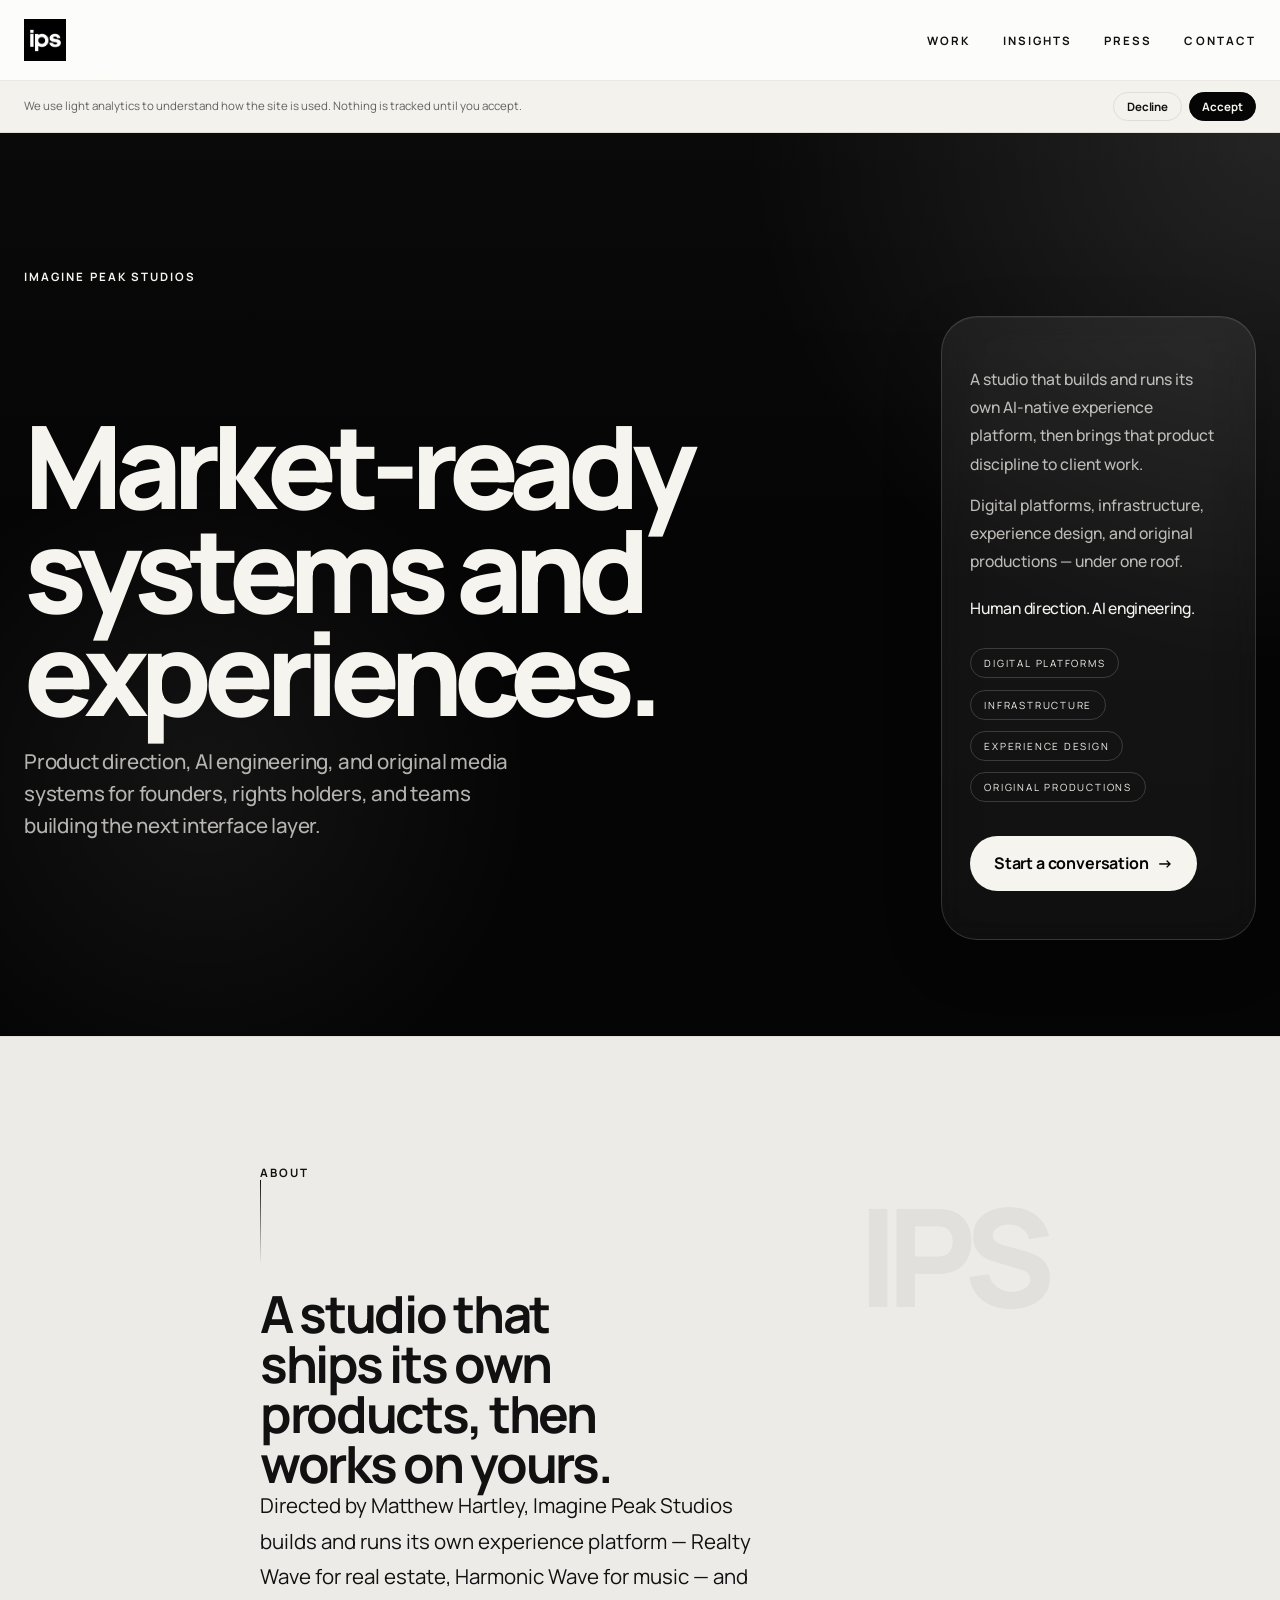
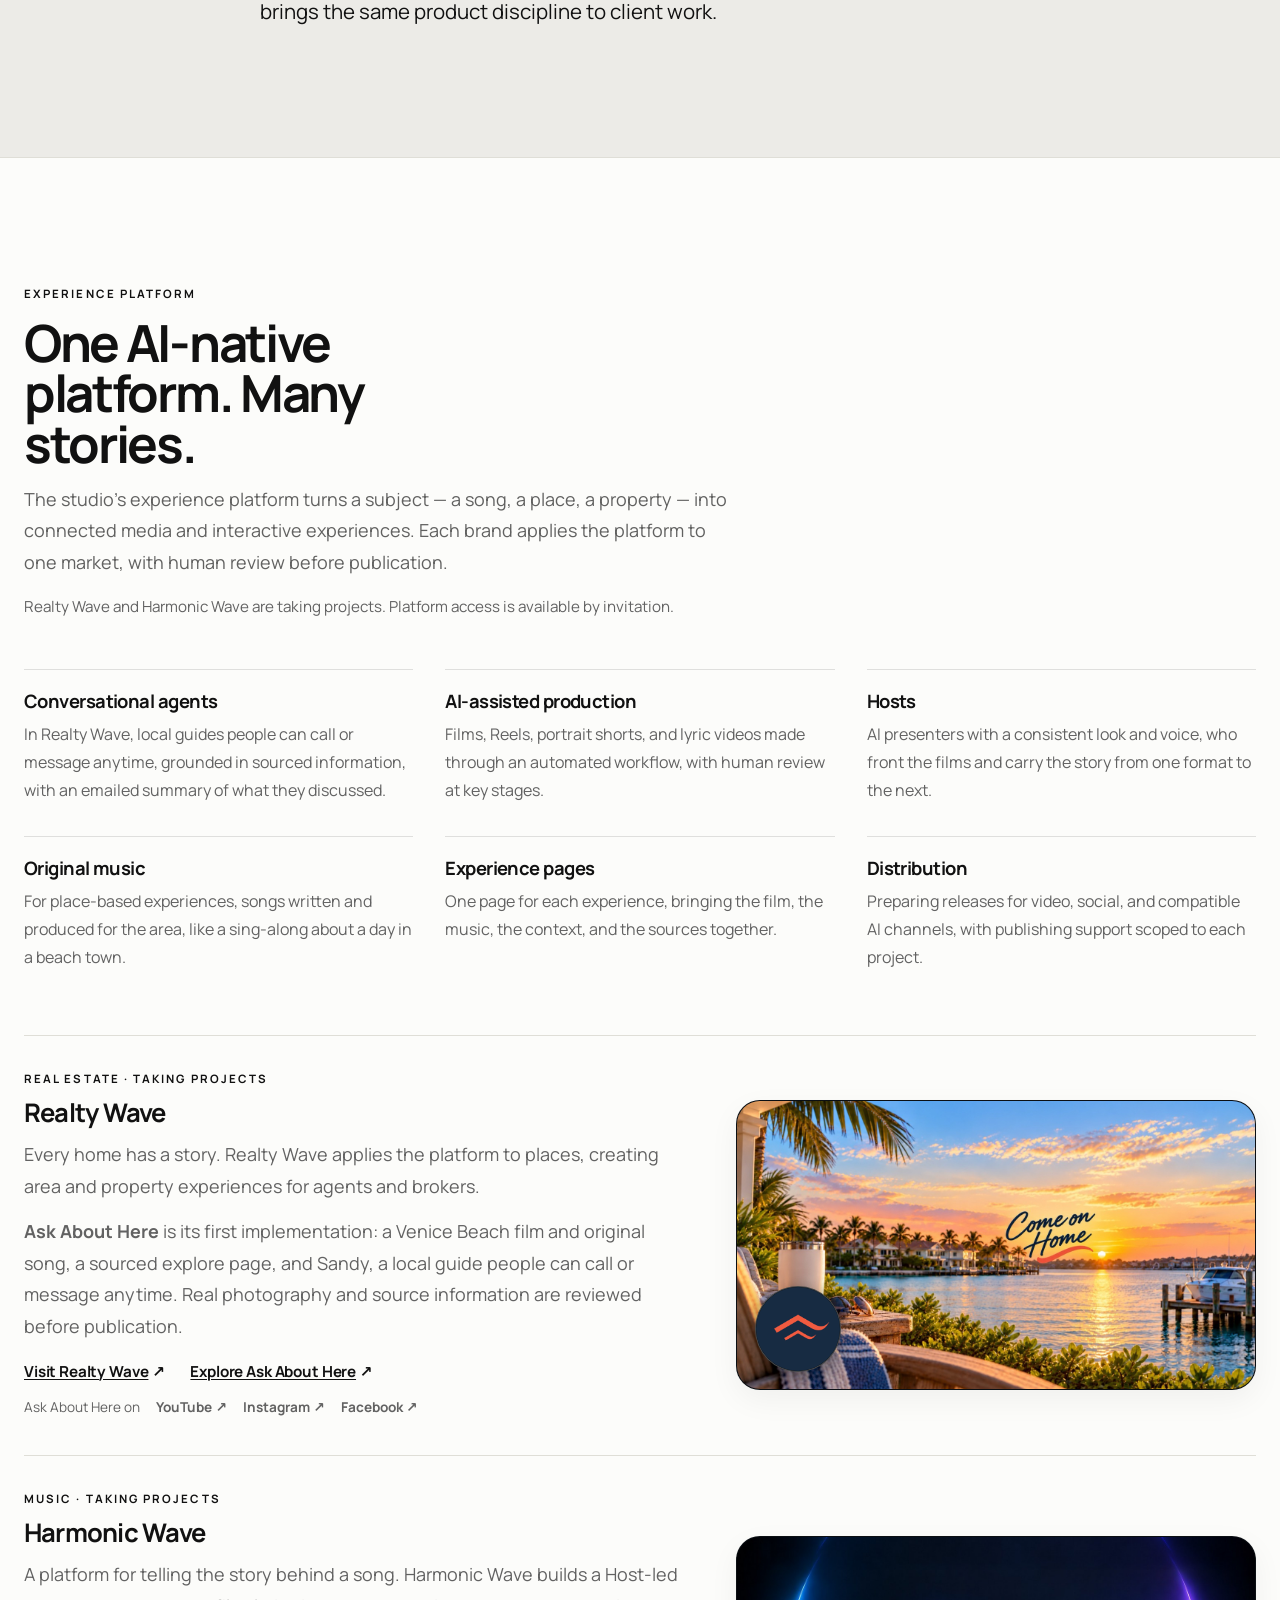
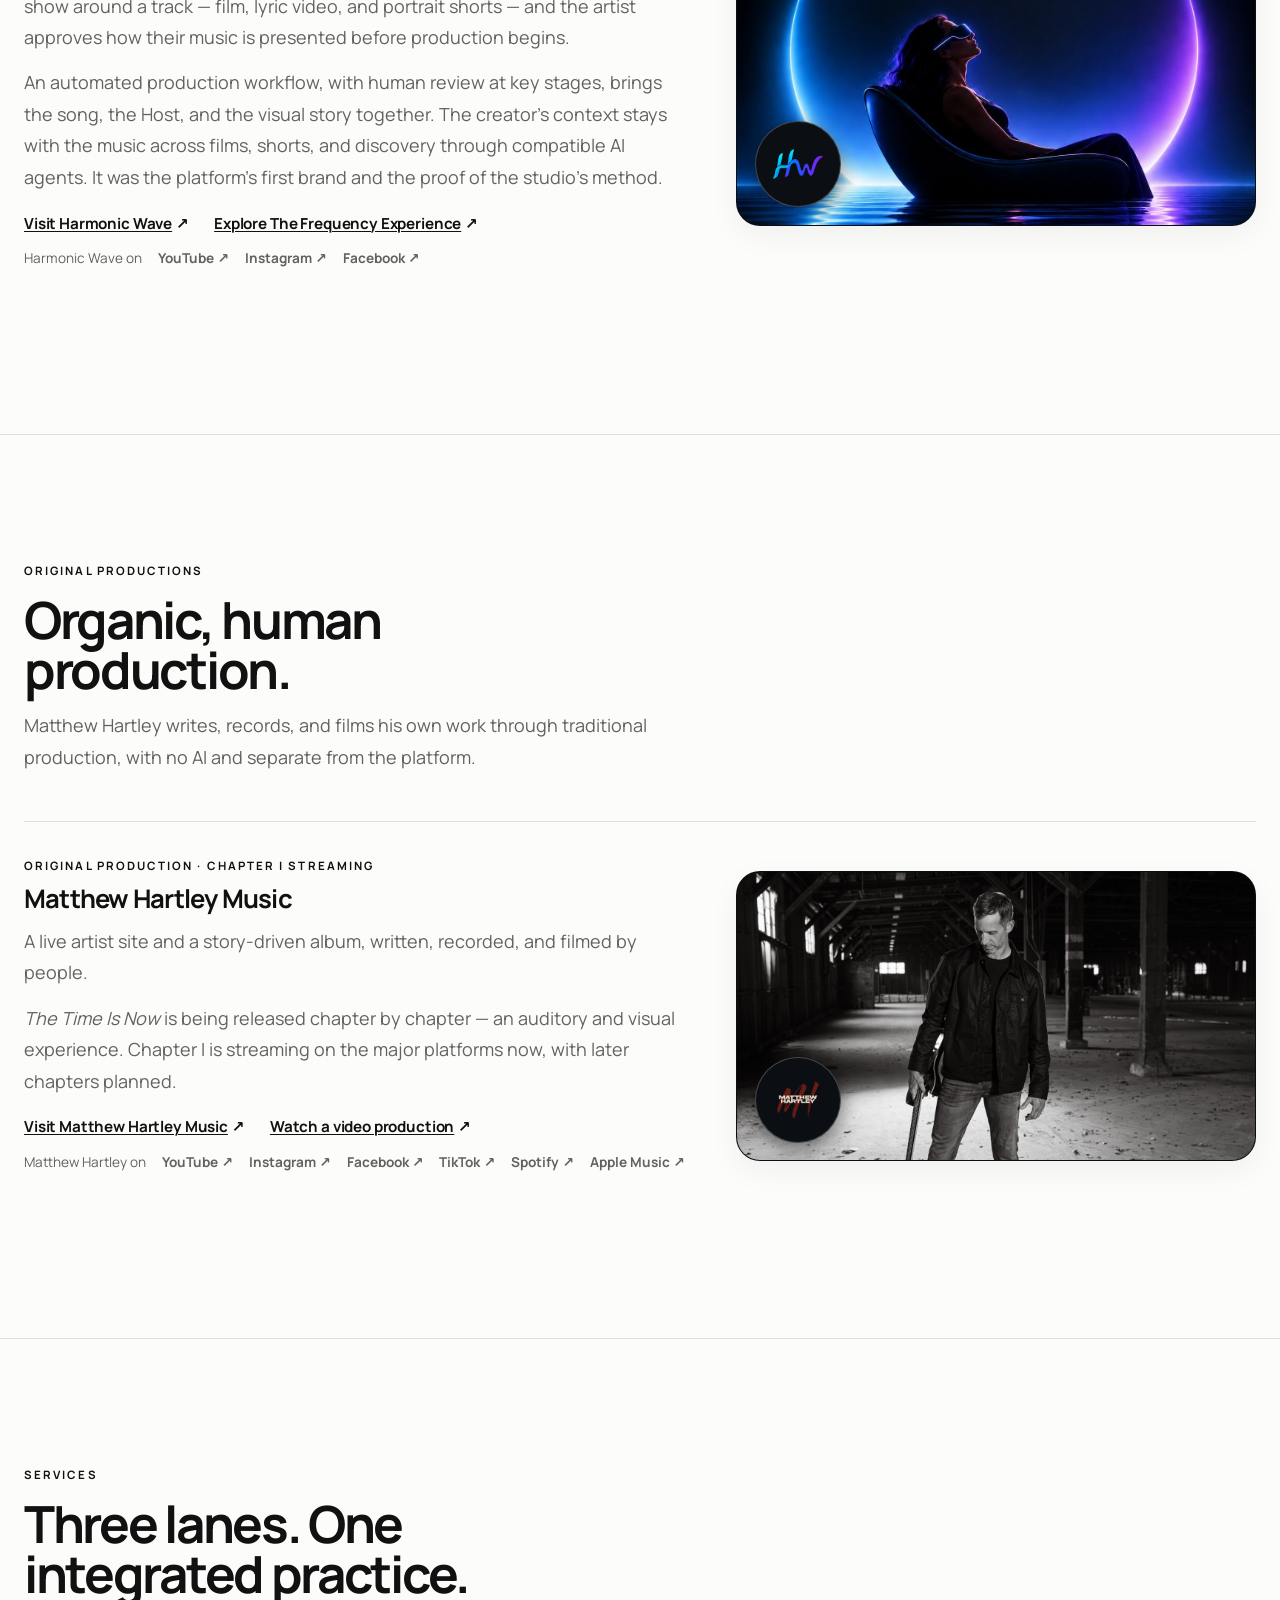
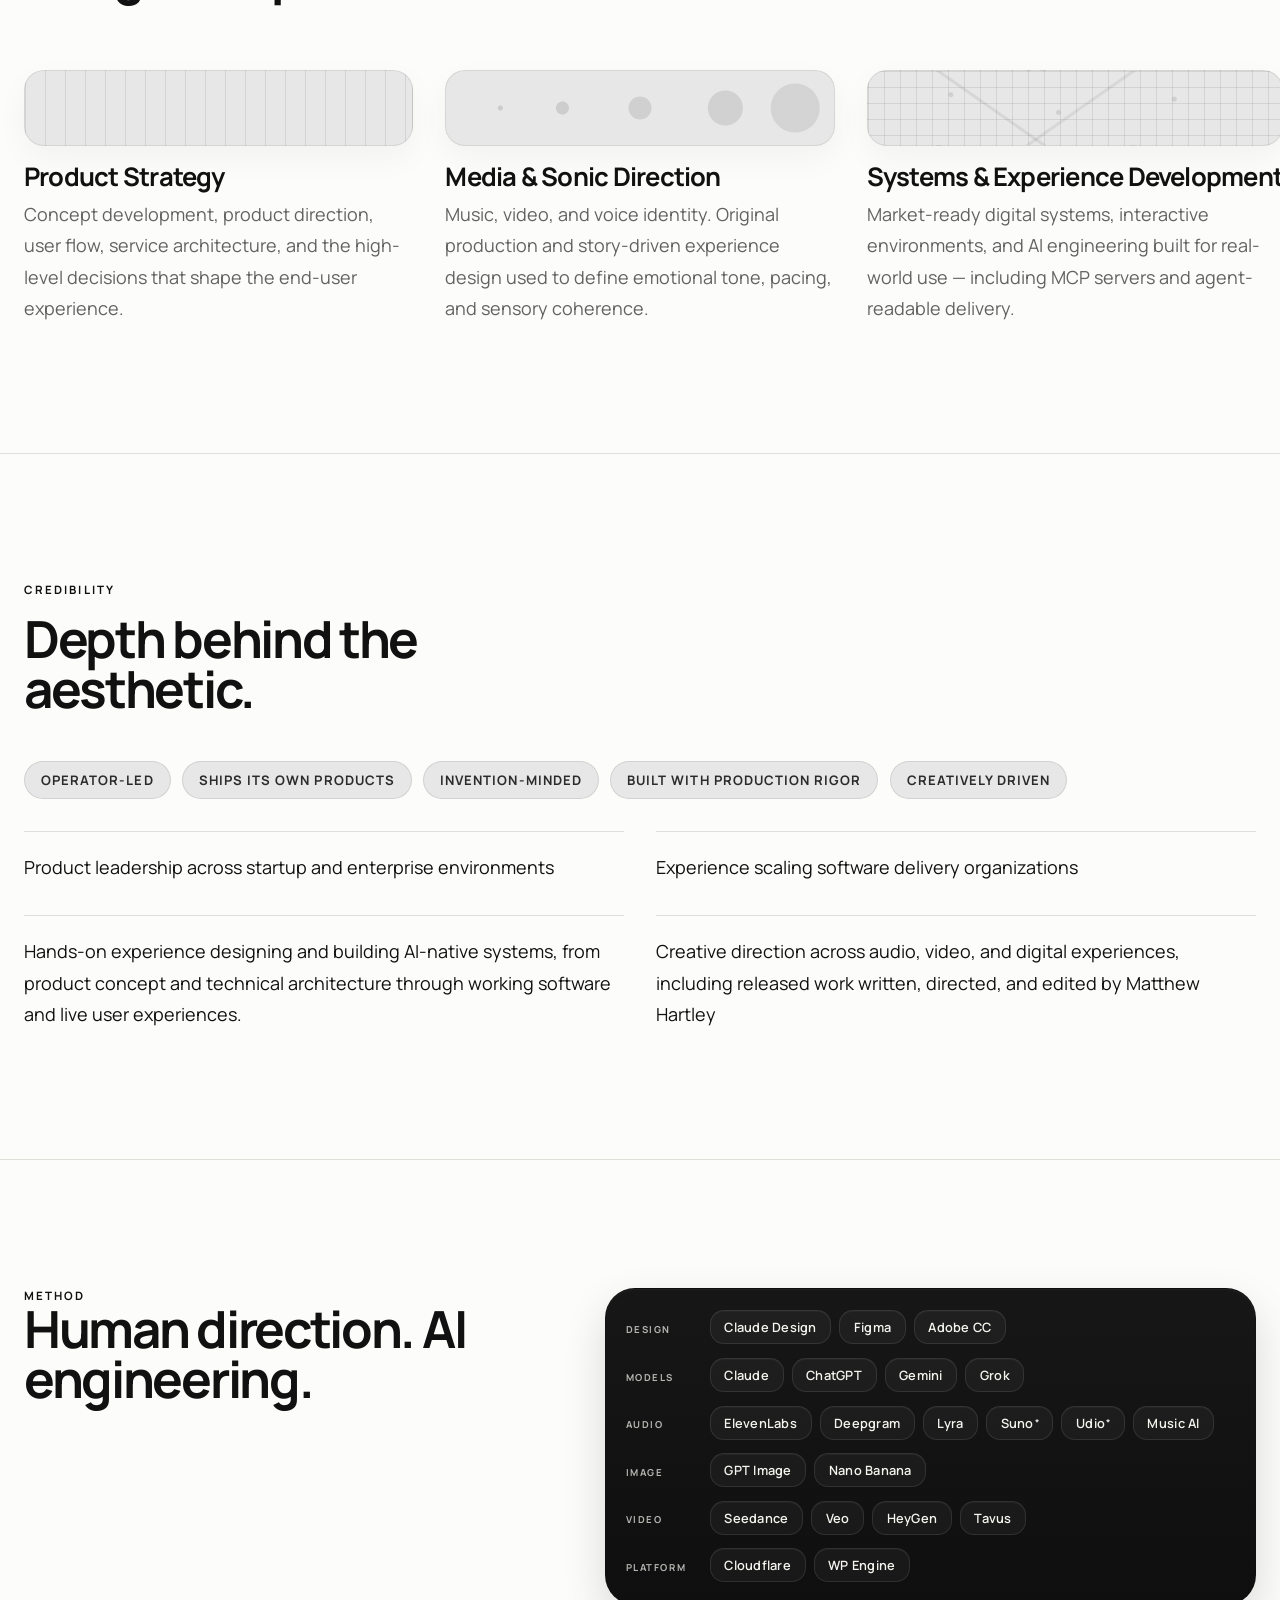
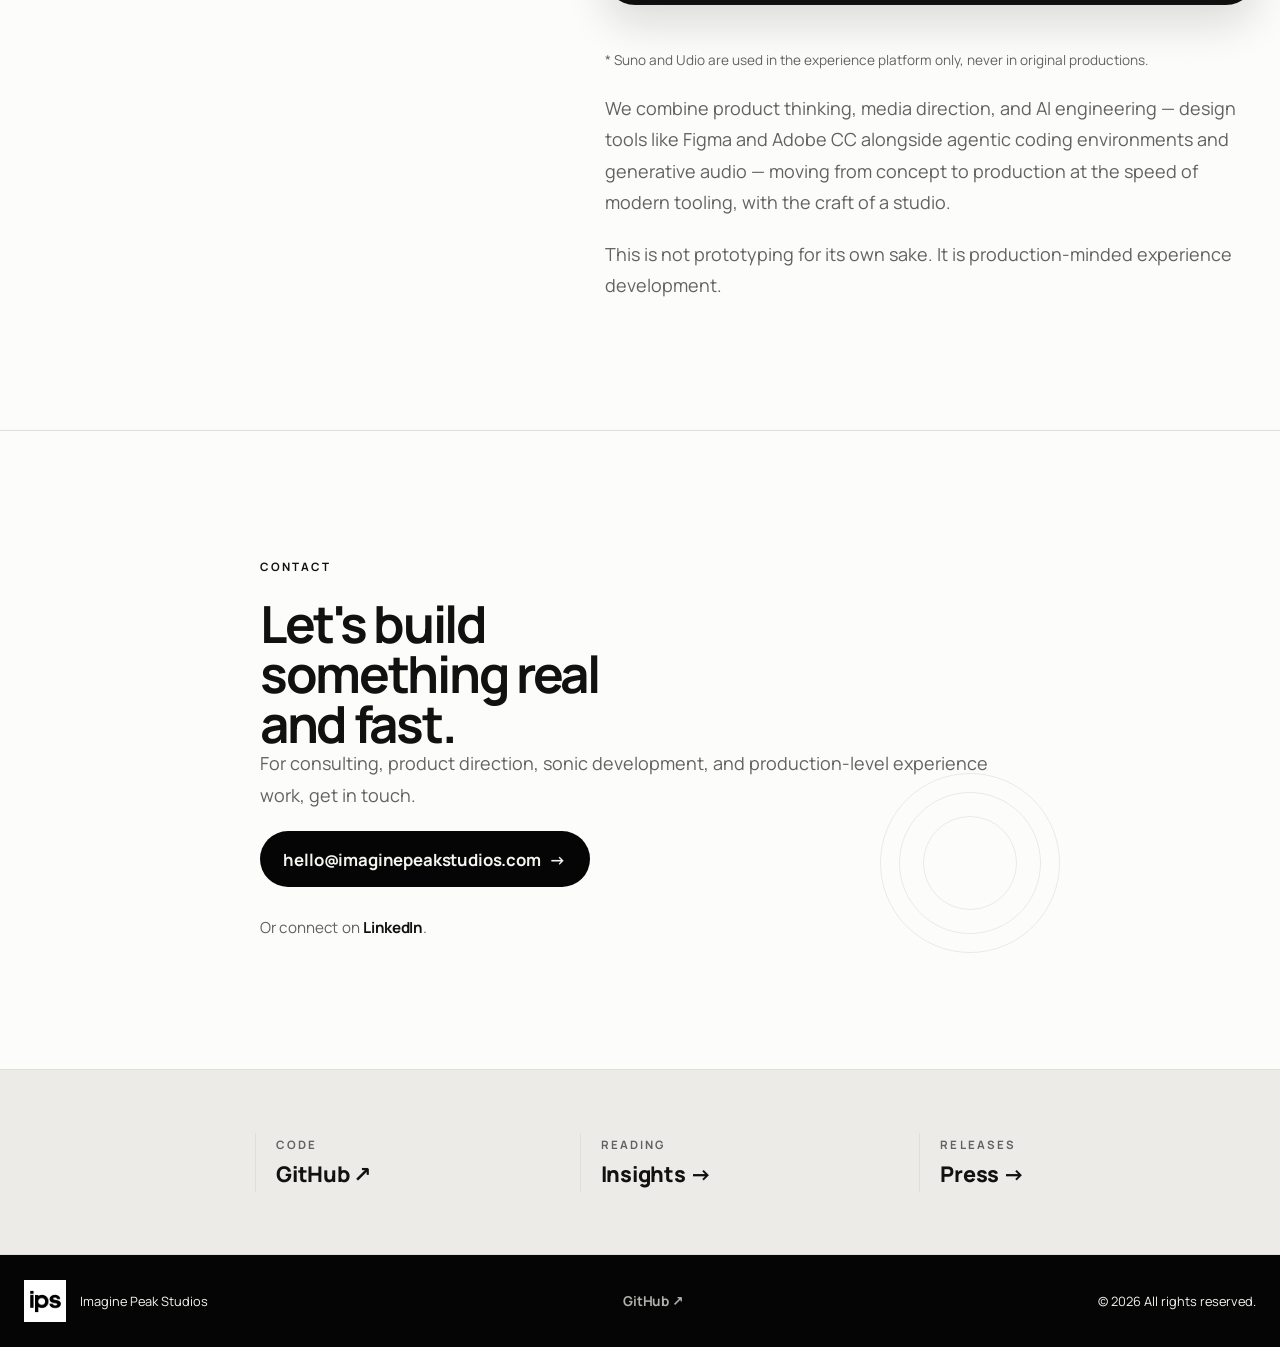
==== commit 287e5332: "Homepage: experience-platform metadata and invitation access line - Title, meta, Open Graph, and Twi" ====
--- a/index.html
+++ b/index.html
@@ -3,10 +3,10 @@
   <head>
     <meta charset="UTF-8" />
     <meta name="viewport" content="width=device-width, initial-scale=1.0" />
-    <title>Imagine Peak Studios — Product direction and AI engineering</title>
+    <title>Imagine Peak Studios — AI-native experience platform</title>
     <meta
       name="description"
-      content="Imagine Peak Studios directs and builds AI-native products for founders and teams — from concept to live system. Product strategy, media and sonic direction, and AI engineering under one roof."
+      content="Imagine Peak Studios builds an AI-native experience platform for music and real estate, and brings the same product, media, and engineering discipline to client work."
     />
     <meta
       name="keywords"
@@ -18,10 +18,10 @@
 
     <meta property="og:type" content="website" />
     <meta property="og:site_name" content="Imagine Peak Studios" />
-    <meta property="og:title" content="Imagine Peak Studios — Product direction and AI engineering" />
+    <meta property="og:title" content="Imagine Peak Studios — AI-native experience platform" />
     <meta
       property="og:description"
-      content="We direct and build AI-native products for founders and teams — from concept to live system."
+      content="Imagine Peak Studios builds an AI-native experience platform for music and real estate, and brings the same product, media, and engineering discipline to client work."
     />
     <meta property="og:url" content="https://imaginepeakstudios.com/" />
     <meta
@@ -32,10 +32,10 @@
     <meta property="og:image:height" content="630" />
 
     <meta name="twitter:card" content="summary_large_image" />
-    <meta name="twitter:title" content="Imagine Peak Studios — Product direction and AI engineering" />
+    <meta name="twitter:title" content="Imagine Peak Studios — AI-native experience platform" />
     <meta
       name="twitter:description"
-      content="We direct and build AI-native products for founders and teams — from concept to live system."
+      content="Imagine Peak Studios builds an AI-native experience platform for music and real estate, and brings the same product, media, and engineering discipline to client work."
     />
     <meta
       name="twitter:image"
@@ -90,7 +90,7 @@
         "name": "Imagine Peak Studios",
         "url": "https://imaginepeakstudios.com/",
         "logo": "https://imaginepeakstudios.com/imagine_peak_studios_icon_800x800.png",
-        "description": "A consulting practice directing and building AI-native products for founders and teams — from concept to live system.",
+        "description": "A studio that builds an AI-native experience platform for music and real estate, and brings the same product, media, and engineering discipline to client work.",
         "founder": { "@id": "https://imaginepeakstudios.com/#matthew-hartley" },
         "email": "hello@imaginepeakstudios.com",
         "sameAs": [
@@ -242,7 +242,7 @@
             </div>
             <div class="hero-copy motion-up motion-2">
               <p>
-                A studio that ships its own platforms, then brings that product discipline to client work.
+                A studio that builds and runs its own AI-native experience platform, then brings that product discipline to client work.
               </p>
               <p class="hero-intro-detail">
                 Digital platforms, infrastructure, experience design, and original productions — under one roof.
@@ -283,6 +283,9 @@
             <h2>One AI-native platform. Many stories.</h2>
             <p class="platform-lede">
               The studio's experience platform turns a subject — a song, a place, a property — into connected media and interactive experiences. Each brand applies the platform to one market, with human review before publication.
+            </p>
+            <p class="platform-access">
+              Realty Wave and Harmonic Wave are taking projects. Platform access is available by invitation.
             </p>
           </div>
           <div class="platform-grid">
--- a/styles.css
+++ b/styles.css
@@ -1282,6 +1282,13 @@
   margin-bottom: 4rem;
 }
 
+.platform-access {
+  margin: 0;
+  max-width: 44rem;
+  font-size: 0.95rem;
+  color: var(--muted);
+}
+
 .platform-item {
   padding-top: 1.25rem;
   border-top: 1px solid rgba(17, 17, 17, 0.12);
